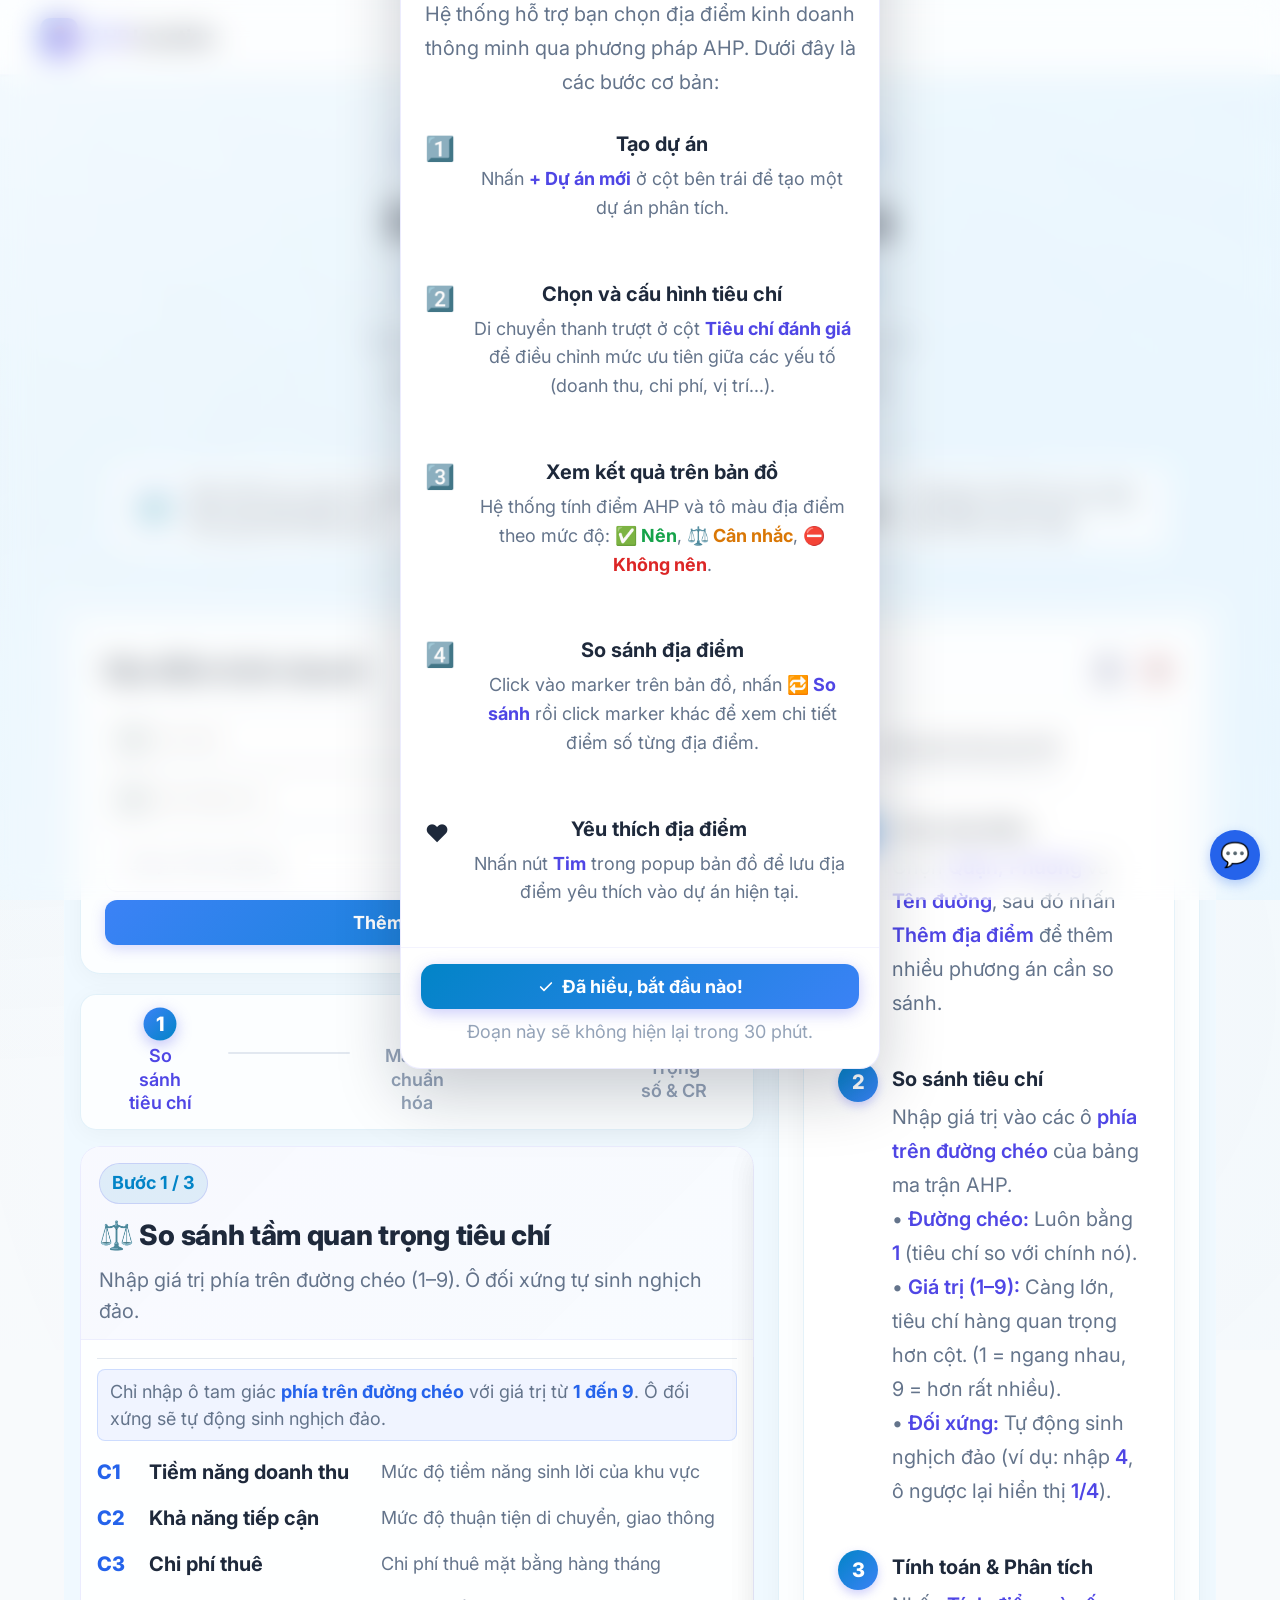
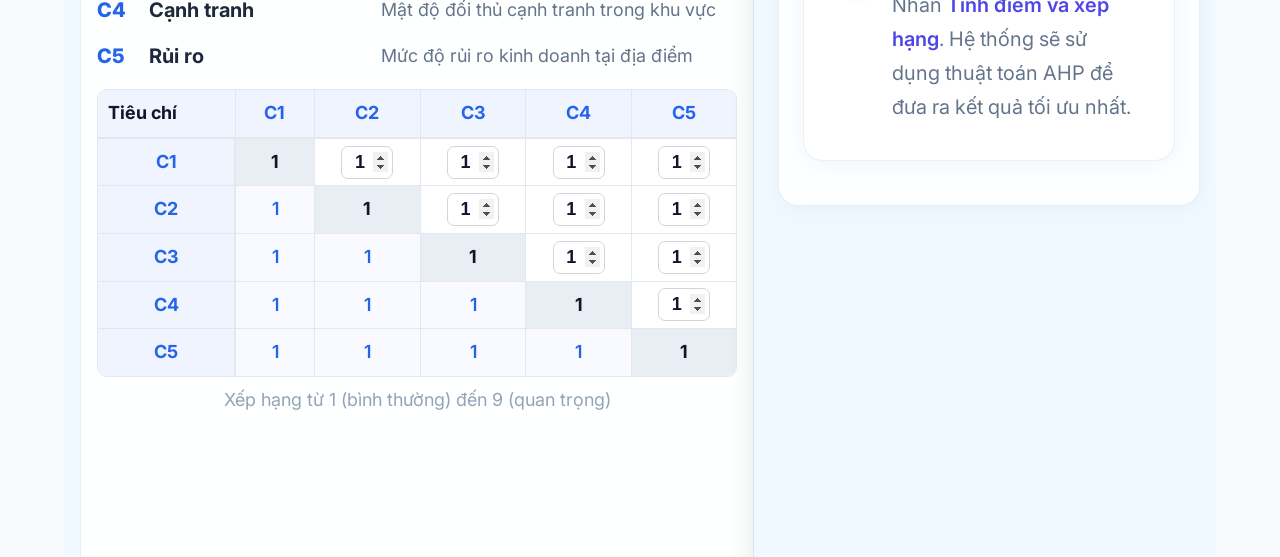
==== index.html @ ab9a019e "L6" ====
<!doctype html>
<html lang="vi">

<head>
  <meta charset="utf-8" />
  <meta name="viewport" content="width=device-width,initial-scale=1" />
  <title>Dashboard - Hệ thống chấm điểm dự án</title>
  <link rel="preconnect" href="https://fonts.googleapis.com" />
  <link rel="preconnect" href="https://fonts.gstatic.com" crossorigin />
  <link href="https://fonts.googleapis.com/css2?family=Inter:wght@400;500;600;700;800;900&display=swap"
    rel="stylesheet" />
  <link rel="stylesheet" href="css/lib/tom-select.css" />
  <script src="js/lib/tom-select.complete.min.js"></script>
  <link rel="stylesheet" href="css/style.css" />
  <style>
    :root {
      --fs-h1: 48px;
      --fs-h2: 34px;
      --fs-h3: 28px;
      --fs-subtitle: 24px;
      --fs-body: 20px;
      --fs-small: 18px;
      --lh-heading: 1.2;
      --lh-body: 1.7;
    }

    h1 {
      font-size: var(--fs-h1);
      line-height: var(--lh-heading);
      font-weight: 900;
    }

    h2 {
      font-size: var(--fs-h2);
      line-height: var(--lh-heading);
      font-weight: 800;
    }

    h3 {
      font-size: var(--fs-h3);
      line-height: var(--lh-heading);
      font-weight: 700;
    }

    body {
      font-size: var(--fs-body);
      line-height: var(--lh-body);
    }

    /* ── Hero / page title ────────────────────────── */
    .hero-title {
      font-size: var(--fs-h1) !important;
      font-weight: 900;
      line-height: 1.1;
    }

    .hero-subtitle {
      font-size: var(--fs-subtitle) !important;
      line-height: 1.6;
    }

    /* ── Section & card headings ──────────────────── */
    .section-title {
      font-size: var(--fs-h3) !important;
      font-weight: 700;
    }

    .card-title {
      font-size: var(--fs-h3) !important;
      font-weight: 700;
    }

    .criteria-head .section-title {
      font-size: var(--fs-h3) !important;
    }

    /* ── Body / description ───────────────────────── */
    p,
    .description,
    .card-desc {
      font-size: var(--fs-body);
      line-height: var(--lh-body);
    }

    /* ── Small / label ────────────────────────────── */
    small,
    .small-text,
    .note,
    .criteria-sub,
    .ahp-stepper-label,
    .hero-badge {
      font-size: var(--fs-small);
    }

    /* ── Stepper elements ─────────────────────────── */
    .ahp-step-title {
      font-size: var(--fs-h3) !important;
    }

    .ahp-step-desc {
      font-size: var(--fs-body) !important;
    }

    .ahp-step-badge {
      font-size: var(--fs-small) !important;
    }

    .ahp-btn-next,
    .ahp-btn-back {
      font-size: var(--fs-body) !important;
    }

    .ahp-result-title {
      font-size: var(--fs-body) !important;
      font-weight: 700;
    }

    .ahp-result-desc,
    .ahp-weight-row,
    .ahp-step-section-title,
    .ahp-step-placeholder,
    .ahp-loading {
      font-size: var(--fs-body) !important;
    }

    .ahp-cr-badge {
      font-size: var(--fs-body) !important;
    }

    /* ── Inputs / selects ─────────────────────────── */
    input,
    select,
    textarea,
    .field {
      font-size: var(--fs-body);
    }

    /* ── Nav ──────────────────────────────────────── */
    .dash-nav a,
    .logo-text {
      font-size: var(--fs-body);
    }

    .features-strip .f-text {
      font-size: var(--fs-body);
    }

    /* ===== Dashboard Premium Light Styles (matching index.html) ===== */

    *,
    *::before,
    *::after {
      box-sizing: border-box;
    }

    body {
      font-family: 'Inter', sans-serif;
      margin: 0;
      padding: 0;
      min-height: 100vh;
      background: linear-gradient(135deg, #f0f9ff 0%, #e0f2fe 100%);
      position: relative;
      overflow-x: hidden;
      color: #1e293b;
    }

    /* Animated background mesh */
    body::before {
      content: "";
      position: fixed;
      top: -50%;
      left: -50%;
      width: 200%;
      height: 200%;
      background:
        radial-gradient(ellipse at 20% 50%,
          rgba(2, 132, 199, 0.05) 0%,
          transparent 50%),
        radial-gradient(ellipse at 80% 20%,
          rgba(14, 165, 233, 0.04) 0%,
          transparent 50%),
        radial-gradient(ellipse at 60% 80%,
          rgba(56, 189, 248, 0.04) 0%,
          transparent 50%);
      animation: meshFloat 20s ease-in-out infinite;
      pointer-events: none;
      z-index: 0;
    }

    @keyframes meshFloat {

      0%,
      100% {
        transform: translate(0, 0) rotate(0deg);
      }

      25% {
        transform: translate(2%, -1%) rotate(1deg);
      }

      50% {
        transform: translate(-1%, 2%) rotate(-1deg);
      }

      75% {
        transform: translate(1%, -2%) rotate(0.5deg);
      }
    }

    /* ── Layout frame ─────────────────────────── */
    .frame {
      position: relative;
      z-index: 1;
      max-width: 1200px;
      margin: 0 auto;
      padding: 28px 24px 40px;
    }

    .app {
      display: grid;
      grid-template-columns: 1.6fr 1fr;
      gap: 24px;
      align-items: start;
    }

    @media (max-width: 900px) {
      .app {
        grid-template-columns: 1fr;
      }
    }

    /* ── Glass card ────────────────────────────── */
    .card {
      background: rgba(255, 255, 255, 0.78);
      backdrop-filter: blur(20px);
      border: 1px solid rgba(2, 132, 199, 0.1);
      border-radius: 20px;
      padding: 24px;
      margin-bottom: 20px;
      box-shadow: 0 4px 24px rgba(0, 0, 0, 0.04);
      transition: all 0.3s ease;
    }

    .card:hover {
      border-color: rgba(99, 102, 241, 0.18);
      box-shadow: 0 12px 40px rgba(99, 102, 241, 0.08);
      transform: translateY(-2px);
    }

    /* ── Section title ─────────────────────────── */
    .section-title {
      font-family: 'Inter', sans-serif;
      font-weight: 700;
      font-size: var(--fs-h3);
      color: #1e293b;
      letter-spacing: -0.3px;
      margin-bottom: 20px;
    }

    .card-header .card-title {
      font-family: "Inter", sans-serif;
      font-size: var(--fs-h3);
      font-weight: 700;
      color: #1e293b;
      letter-spacing: -0.3px;
      margin-bottom: 16px;
    }

    /* ── Form fields ───────────────────────────── */
    .field,
    .modal-input {
      width: 100%;
      border: 1.5px solid #e2e8f0;
      border-radius: 12px;
      padding: 16px 20px;
      background: #fff;
      color: #1e293b;
      font-size: var(--fs-body);
      font-family: 'Inter', sans-serif;
      outline: none;
      transition: all 0.25s ease;
    }

    .field::placeholder,
    .modal-input::placeholder {
      color: #94a3b8;
    }

    .field:focus,
    .modal-input:focus {
      border-color: #0284c7;
      box-shadow: 0 0 0 3px rgba(2, 132, 199, 0.1);
    }

    /* ── Select wrap ───────────────────────────── */
    .select-wrap {
      position: relative;
      margin-bottom: 12px;
    }

    .select-wrap .icon {
      position: absolute;
      left: 14px;
      top: 50%;
      transform: translateY(-50%);
      font-size: 22px;
      pointer-events: none;
      z-index: 2;
    }

    .select-wrap select {
      width: 100%;
      border: 1.5px solid #e2e8f0;
      border-radius: 12px;
      padding: 14px 18px 14px 48px;
      background: #fff;
      color: #1e293b;
      font-size: var(--fs-body);
      font-family: 'Inter', sans-serif;
      outline: none;
      appearance: none;
      cursor: pointer;
      transition: all 0.25s ease;
      background-image: url("data:image/svg+xml,%3Csvg xmlns='http://www.w3.org/2000/svg' width='14' height='14' viewBox='0 0 12 12'%3E%3Cpath d='M3 5l3 3 3-3' fill='none' stroke='%2364748b' stroke-width='1.5' stroke-linecap='round' stroke-linejoin='round'/%3E%3C/svg%3E");
      background-repeat: no-repeat;
      background-position: right 18px center;
    }

    .select-wrap select:focus {
      border-color: #0284c7;
      box-shadow: 0 0 0 3px rgba(2, 132, 199, 0.1);
    }

    .stack {
      display: flex;
      flex-direction: column;
      gap: 0;
    }

    /* ── Buttons ───────────────────────────────── */
    .btn,
    .btn-confirm,
    .btn-search {
      display: inline-flex;
      align-items: center;
      justify-content: center;
      gap: 8px;
      padding: 12px 22px;
      border: none;
      border-radius: 12px;
      background: linear-gradient(135deg, #3b82f6, #0284c7);
      color: #fff;
      font-family: 'Inter', sans-serif;
      font-weight: 700;
      font-size: var(--fs-sm);
      cursor: pointer;
      transition: all 0.25s ease;
      box-shadow: 0 4px 14px rgba(99, 102, 241, 0.25);
    }

    .btn:hover,
    .btn-confirm:hover,
    .btn-search:hover {
      transform: translateY(-1px);
      box-shadow: 0 6px 20px rgba(99, 102, 241, 0.35);
      filter: brightness(1.05);
    }

    .btn:active,
    .btn-confirm:active {
      transform: translateY(0);
    }

    .btn-outline {
      background: #fff;
      border: 1.5px solid #e2e8f0;
      color: #334155;
      box-shadow: none;
    }

    .btn-outline:hover {
      background: #f8fafc;
      border-color: #cbd5e1;
      box-shadow: 0 2px 8px rgba(0, 0, 0, 0.06);
      filter: none;
    }

    /* ── Criteria list ─────────────────────────── */
    .criteria-head {
      display: flex;
      align-items: center;
      justify-content: space-between;
      gap: 12px;
      margin-bottom: 16px;
    }

    .criteria-list {
      border-top: 1px solid #e2e8f0;
    }

    .c-row {
      display: flex;
      align-items: center;
      gap: 10px;
      padding: 12px 0;
      border-bottom: 1px solid #f1f5f9;
    }

    .c-left,
    .c-right {
      font-size: var(--fs-sm);
      font-weight: 600;
      color: #334155;
      flex: 1;
    }

    .c-right {
      text-align: right;
    }

    .c-score {
      font-size: var(--fs-sm);
      font-weight: 800;
      color: #0284c7;
      min-width: 24px;
      text-align: center;
    }

    input[type="range"] {
      flex: 1;
      accent-color: #0284c7;
      height: 4px;
      border-radius: 4px;
    }

    .criteria-sub {
      margin-top: 10px;
      font-size: var(--fs-sm);
      color: #94a3b8;
      font-family: 'Inter', sans-serif;
    }

    /* ── User profile / Icons ──────────────────── */
    .user-profile {
      display: flex;
      justify-content: flex-end;
      gap: 10px;
      margin-bottom: 16px;
    }

    .user-icon {
      width: 38px;
      height: 38px;
      border-radius: 10px;
      background: rgba(99, 102, 241, 0.08);
      border: 1px solid rgba(99, 102, 241, 0.15);
      color: #0284c7;
      display: flex;
      align-items: center;
      justify-content: center;
      cursor: pointer;
      transition: all 0.25s ease;
    }

    .user-icon:hover {
      background: rgba(99, 102, 241, 0.14);
      border-color: rgba(99, 102, 241, 0.3);
      transform: translateY(-1px);
    }

    .logout-icon {
      color: #ef4444;
      background: rgba(239, 68, 68, 0.07);
      border-color: rgba(239, 68, 68, 0.15);
    }

    .logout-icon:hover {
      background: rgba(239, 68, 68, 0.13);
      border-color: rgba(239, 68, 68, 0.28);
    }

    /* ── Search section ────────────────────────── */
    .search-section {
      display: flex;
      gap: 10px;
      margin-bottom: 16px;
    }

    .search-input {
      flex: 1;
      border: 1.5px solid #e2e8f0;
      border-radius: 10px;
      padding: 10px 14px;
      background: #fff;
      color: #1e293b;
      font-size: var(--fs-sm);
      font-family: 'Inter', sans-serif;
      outline: none;
      transition: all 0.25s ease;
    }

    .search-input:focus {
      border-color: #0284c7;
      box-shadow: 0 0 0 3px rgba(2, 132, 199, 0.1);
    }

    .btn-search {
      padding: 10px 18px;
      border-radius: 10px;
      font-size: var(--fs-sm);
    }

    /* ── Project list ──────────────────────────── */
    .projects-list-title {
      font-weight: 700;
      font-size: var(--fs-sm);
      color: #1e293b;
      margin-bottom: 10px;
    }

    .card-header .card-desc {
      font-size: var(--fs-body);
      color: #94a3b8;
      margin-top: 4px;
    }

    .project-item {
      padding: 10px 14px;
      border-radius: 10px;
      background: rgba(99, 102, 241, 0.04);
      border: 1px solid rgba(99, 102, 241, 0.08);
      font-size: var(--fs-sm);
      color: #475569;
      margin-bottom: 8px;
      cursor: pointer;
      transition: all 0.2s ease;
    }

    .project-item:hover {
      background: rgba(99, 102, 241, 0.08);
      border-color: rgba(99, 102, 241, 0.18);
      color: #1e293b;
      transform: translateX(2px);
    }

    /* ── Alternatives list ─────────────────────── */
    .alternative-item {
      display: flex;
      align-items: center;
      justify-content: space-between;
      padding: 8px 12px;
      border-radius: 10px;
      background: rgba(99, 102, 241, 0.04);
      border: 1px solid rgba(99, 102, 241, 0.08);
      font-size: var(--fs-sm);
      color: #475569;
      margin-bottom: 8px;
    }

    .alternative-item button {
      background: none;
      border: none;
      color: #ef4444;
      cursor: pointer;
      font-size: var(--fs-body);
      line-height: 1;
      padding: 2px 6px;
      border-radius: 6px;
      transition: background 0.2s;
    }

    .alternative-item button:hover {
      background: rgba(239, 68, 68, 0.1);
    }

    /* ── Modals ────────────────────────────────── */
    .modal-overlay {
      position: fixed;
      inset: 0;
      background: rgba(15, 23, 42, 0.4);
      backdrop-filter: blur(8px);
      display: flex;
      align-items: center;
      justify-content: center;
      z-index: 1000;
      opacity: 0;
      pointer-events: none;
      transition: opacity 0.3s ease;
    }

    .modal-overlay.active {
      opacity: 1;
      pointer-events: all;
    }

    .modal {
      background: rgba(255, 255, 255, 0.95);
      backdrop-filter: blur(20px);
      border: 1px solid rgba(99, 102, 241, 0.12);
      border-radius: 20px;
      padding: 32px;
      width: 90%;
      max-width: 420px;
      box-shadow: 0 24px 64px rgba(0, 0, 0, 0.12);
    }

    .modal-title {
      font-family: 'Inter', sans-serif;
      font-weight: 800;
      font-size: var(--fs-body);
      color: #1e293b;
      margin-bottom: 20px;
      letter-spacing: -0.3px;
    }

    .modal-input {
      margin-bottom: 14px;
    }

    /* ── Personal info modal ───────────────────── */
    .personal-info-modal {
      max-width: 440px;
    }

    .info-item {
      margin-bottom: 14px;
    }

    .info-label {
      font-size: var(--fs-sm);
      font-weight: 600;
      color: #64748b;
      margin-bottom: 6px;
    }

    .info-value {
      padding: 10px 14px;
      background: #f8fafc;
      border-radius: 8px;
      font-size: var(--fs-sm);
      color: #334155;
      border: 1px solid #e2e8f0;
    }

    /* ── Login message ─────────────────────────── */
    .login-msg {
      font-size: var(--fs-sm);
      color: #64748b;
      font-family: 'Inter', sans-serif;
    }

    /* ── Center helper ─────────────────────────── */
    .center {
      display: flex;
      justify-content: center;
    }

    /* ── Floating particles ─────────────────── */
    .particles {
      position: fixed;
      inset: 0;
      overflow: hidden;
      pointer-events: none;
      z-index: 0;
    }

    .particle {
      position: absolute;
      width: 4px;
      height: 4px;
      background: rgba(2, 132, 199, 0.12);
      border-radius: 50%;
      animation: particleFloat linear infinite;
    }

    .particle:nth-child(1) {
      left: 10%;
      animation-duration: 18s;
      animation-delay: 0s;
    }

    .particle:nth-child(2) {
      left: 25%;
      animation-duration: 22s;
      animation-delay: 3s;
      width: 3px;
      height: 3px;
      background: rgba(14, 165, 233, 0.1);
    }

    .particle:nth-child(3) {
      left: 40%;
      animation-duration: 16s;
      animation-delay: 6s;
    }

    .particle:nth-child(4) {
      left: 55%;
      animation-duration: 24s;
      animation-delay: 2s;
      width: 5px;
      height: 5px;
      background: rgba(56, 189, 248, 0.1);
    }

    .particle:nth-child(5) {
      left: 70%;
      animation-duration: 20s;
      animation-delay: 5s;
    }

    .particle:nth-child(6) {
      left: 85%;
      animation-duration: 19s;
      animation-delay: 1s;
      width: 3px;
      height: 3px;
    }

    .particle:nth-child(7) {
      left: 50%;
      animation-duration: 21s;
      animation-delay: 7s;
    }

    .particle:nth-child(8) {
      left: 15%;
      animation-duration: 17s;
      animation-delay: 4s;
      width: 6px;
      height: 6px;
      background: rgba(2, 132, 199, 0.08);
    }

    @keyframes particleFloat {
      0% {
        transform: translateY(100vh) scale(0);
        opacity: 0;
      }

      10% {
        opacity: 1;
      }

      90% {
        opacity: 1;
      }

      100% {
        transform: translateY(-100px) scale(1);
        opacity: 0;
      }
    }

    /* ── AHP Guide Card ────────────────────── */
    .guide-step {
      display: flex;
      gap: 14px;
      margin-bottom: 18px;
    }

    .step-number {
      width: 40px;
      height: 40px;
      background: linear-gradient(135deg, #0284c7, #3b82f6);
      color: white;
      border-radius: 50%;
      display: flex;
      align-items: center;
      justify-content: center;
      font-weight: 800;
      font-size: 20px;
      flex-shrink: 0;
      box-shadow: 0 4px 10px rgba(99, 102, 241, 0.3);
    }

    .step-content {
      flex: 1;
    }

    .step-title {
      font-weight: 700;
      color: #1e293b;
      font-size: var(--fs-body);
      margin-bottom: 4px;
    }

    .step-text {
      font-size: var(--fs-body);
      color: #64748b;
      line-height: 1.7;
    }

    .guide-accent {
      color: #4f46e5;
      font-weight: 600;
    }

    .guide-img {
      width: 100%;
      border-radius: 12px;
      margin-top: 10px;
      border: 1px solid rgba(99, 102, 241, 0.15);
      box-shadow: 0 4px 12px rgba(0, 0, 0, 0.05);
    }

    /* ── Top Navigation Bar ───────────────────── */
    .dash-nav {
      position: sticky;
      top: 0;
      z-index: 100;
      display: flex;
      align-items: center;
      justify-content: space-between;
      padding: 18px 40px;
      background: rgba(255, 255, 255, 0.8);
      backdrop-filter: blur(12px);
      border-bottom: 1px solid rgba(99, 102, 241, 0.08);
      box-shadow: 0 1px 3px rgba(0, 0, 0, 0.04);
      margin-bottom: 0;
    }

    .dash-nav .logo {
      display: flex;
      align-items: center;
      gap: 10px;
      text-decoration: none;
    }

    .dash-nav .logo-icon {
      width: 38px;
      height: 38px;
      background: linear-gradient(135deg, #3b82f6, #8b5cf6);
      border-radius: 10px;
      display: flex;
      align-items: center;
      justify-content: center;
      font-size: 20px;
      box-shadow: 0 4px 12px rgba(59, 130, 246, 0.25);
    }

    .dash-nav .logo-text {
      font-family: 'Inter', sans-serif;
      font-weight: 800;
      font-size: var(--fs-body);
      color: #1e293b;
      letter-spacing: -0.5px;
    }

    .dash-nav .logo-text span {
      background: linear-gradient(135deg, #3b82f6, #7c3aed);
      -webkit-background-clip: text;
      -webkit-text-fill-color: transparent;
      background-clip: text;
    }

    .nav-badge {
      display: inline-flex;
      align-items: center;
      gap: 8px;
      padding: 6px 16px;
      background: rgba(99, 102, 241, 0.08);
      border: 1px solid rgba(99, 102, 241, 0.18);
      border-radius: 999px;
      color: #4f46e5;
      font-size: var(--fs-sm);
      font-weight: 600;
      font-family: 'Inter', sans-serif;
      animation: badgePulse 3s ease-in-out infinite;
    }

    .nav-badge .dot {
      width: 6px;
      height: 6px;
      background: #0284c7;
      border-radius: 50%;
      box-shadow: 0 0 8px rgba(99, 102, 241, 0.5);
    }

    @keyframes badgePulse {

      0%,
      100% {
        border-color: rgba(99, 102, 241, 0.18);
      }

      50% {
        border-color: rgba(99, 102, 241, 0.35);
      }
    }

    .rewatch-btn {
      background: none;
      border: none;
      font-weight: 700;
      color: #0284c7;
      cursor: pointer;
      padding: 0;
      font-size: var(--fs-body);
      text-decoration: underline;
      font-family: 'Inter', sans-serif;
    }

    /* ── Video Guide Overlay ──────────────────── */
    #video-guide-overlay {
      position: fixed;
      inset: 0;
      z-index: 2000;
      background: rgba(255, 255, 255, 0.4);
      backdrop-filter: blur(15px);
      -webkit-backdrop-filter: blur(15px);
      display: flex;
      align-items: center;
      justify-content: center;
      transition: opacity 0.6s cubic-bezier(0.4, 0, 0.2, 1), visibility 0.6s;
    }

    #video-guide-overlay.hidden {
      opacity: 0;
      visibility: hidden;
      pointer-events: none;
    }

    .guide-container {
      width: 90%;
      max-width: 800px;
      background: rgba(255, 255, 255, 0.85);
      border: 1px solid rgba(99, 102, 241, 0.2);
      border-radius: 24px;
      padding: 32px;
      box-shadow: 0 20px 50px rgba(0, 0, 0, 0.1);
      text-align: center;
      transform: scale(1);
      transition: transform 0.5s cubic-bezier(0.34, 1.56, 0.64, 1);
    }

    #video-guide-overlay.hidden .guide-container {
      transform: scale(0.9);
    }

    .guide-title {
      font-family: 'Inter', sans-serif;
      font-size: 24px;
      font-weight: 800;
      margin-bottom: 20px;
      background: linear-gradient(135deg, #3b82f6, #7c3aed);
      -webkit-background-clip: text;
      -webkit-text-fill-color: transparent;
      background-clip: text;
    }

    .video-wrapper {
      position: relative;
      width: 100%;
      max-width: 360px;
      margin: 0 auto 24px;
      aspect-ratio: 9 / 16;
      border-radius: 16px;
      overflow: hidden;
      background: #000;
      box-shadow: 0 8px 24px rgba(0, 0, 0, 0.2);
    }

    .guide-video {
      width: 100%;
      height: 100%;
      object-fit: cover;
    }

    .guide-footer {
      display: flex;
      justify-content: center;
      gap: 16px;
    }

    .btn-understood {
      display: inline-flex;
      align-items: center;
      justify-content: center;
      padding: 14px 40px;
      border: none;
      border-radius: 12px;
      background: linear-gradient(135deg, #0284c7, #3b82f6);
      color: #fff;
      font-family: 'Inter', sans-serif;
      font-size: var(--fs-body);
      font-weight: 700;
      letter-spacing: 0.5px;
      cursor: pointer;
      box-shadow: 0 10px 20px rgba(99, 102, 241, 0.3);
      transition: all 0.25s ease;
    }

    .btn-understood:hover {
      transform: translateY(-2px) scale(1.02);
      box-shadow: 0 15px 30px rgba(99, 102, 241, 0.4);
    }

    /* ── Hero section ────────────────────── */
    .hero-section {
      position: relative;
      z-index: 5;
      text-align: center;
      padding: 50px 20px 30px;
    }

    .hero-badge {
      display: inline-flex;
      align-items: center;
      gap: 8px;
      padding: 6px 16px;
      background: rgba(99, 102, 241, 0.08);
      border: 1px solid rgba(99, 102, 241, 0.18);
      border-radius: 999px;
      color: #4f46e5;
      font-size: var(--fs-body);
      font-weight: 600;
      margin-bottom: 20px;
      font-family: 'Inter', sans-serif;
      animation: badgePulse 3s ease-in-out infinite;
    }

    .hero-badge .dot {
      width: 6px;
      height: 6px;
      background: #0284c7;
      border-radius: 50%;
      box-shadow: 0 0 8px rgba(99, 102, 241, 0.5);
    }

    .hero-title {
      font-family: 'Inter', sans-serif;
      font-size: clamp(28px, 5vw, 44px);
      font-weight: 900;
      color: #1e293b;
      line-height: 1.2;
      margin: 0 0 14px;
      letter-spacing: -1px;
    }

    .hero-title .gradient-text {
      background: linear-gradient(135deg, #3b82f6, #7c3aed, #0284c7);
      -webkit-background-clip: text;
      -webkit-text-fill-color: transparent;
      background-clip: text;
    }

    .hero-subtitle {
      font-family: 'Inter', sans-serif;
      font-size: var(--fs-subtitle);
      color: #64748b;
      max-width: 560px;
      margin: 0 auto 32px;
      line-height: 1.7;
    }

    /* ── Features strip ───────────────────── */
    .features-strip {
      position: relative;
      z-index: 5;
      max-width: 1100px;
      margin: 0 auto 30px;
      padding: 0 20px;
      display: grid;
      grid-template-columns: repeat(3, 1fr);
      gap: 16px;
    }

    @media (max-width: 900px) {
      .features-strip {
        grid-template-columns: 1fr;
      }

      .hero-section {
        padding: 30px 20px 20px;
      }
    }

    .feature-item {
      display: flex;
      align-items: center;
      gap: 12px;
      padding: 14px 18px;
      background: rgba(255, 255, 255, 0.6);
      border: 1px solid rgba(99, 102, 241, 0.08);
      border-radius: 14px;
      transition: all 0.3s ease;
      box-shadow: 0 2px 8px rgba(0, 0, 0, 0.02);
    }

    .feature-item:hover {
      background: rgba(255, 255, 255, 0.85);
      border-color: rgba(99, 102, 241, 0.16);
      box-shadow: 0 4px 16px rgba(99, 102, 241, 0.06);
    }

    .feature-item .f-icon {
      width: 50px;
      height: 50px;
      border-radius: 12px;
      display: flex;
      align-items: center;
      justify-content: center;
      font-size: 28px;
      flex-shrink: 0;
    }

    .feature-item:nth-child(1) .f-icon {
      background: linear-gradient(135deg, rgba(59, 130, 246, 0.1), rgba(37, 99, 235, 0.1));
    }

    .feature-item:nth-child(2) .f-icon {
      background: linear-gradient(135deg, rgba(139, 92, 246, 0.1), rgba(168, 85, 247, 0.1));
    }

    .feature-item:nth-child(3) .f-icon {
      background: linear-gradient(135deg, rgba(14, 165, 233, 0.1), rgba(6, 182, 212, 0.1));
    }

    .feature-item .f-text {
      font-family: 'Inter', sans-serif;
      font-size: var(--fs-body);
      font-weight: 600;
      color: #475569;
      line-height: 1.4;
    }

    /* ── NEW Guide Overlay ──────────────────── */
    .guide-container-new {
      background: #ffffff;
      border-radius: 20px;
      border: 1px solid rgba(99, 102, 241, 0.12);
      box-shadow: 0 24px 64px rgba(15, 23, 42, 0.22);
      padding: 0;
      max-width: 480px;
      width: 94vw;
      overflow: hidden;
      animation: guideSlideIn 0.4s cubic-bezier(0.34, 1.56, 0.64, 1);
      font-family: 'Inter', sans-serif;
    }

    @keyframes guideSlideIn {
      from {
        opacity: 0;
        transform: scale(0.93) translateY(-10px);
      }

      to {
        opacity: 1;
        transform: scale(1) translateY(0);
      }
    }

    .guide-header-new {
      display: flex;
      align-items: center;
      justify-content: space-between;
      padding: 14px 20px;
      background: linear-gradient(135deg, #eef2ff, #f0fdf4);
      border-bottom: 1px solid rgba(2, 132, 199, 0.1);
    }

    .guide-logo {
      display: flex;
      align-items: center;
      gap: 8px;
      font-size: 17px;
      font-weight: 800;
      color: #1e293b;
    }

    .guide-logo-text {
      font-size: var(--fs-sm);
    }

    .guide-badge {
      font-size: var(--fs-sm);
      font-weight: 700;
      padding: 4px 12px;
      background: rgba(2, 132, 199, 0.1);
      color: #0284c7;
      border-radius: 999px;
      border: 1px solid rgba(99, 102, 241, 0.2);
    }

    .guide-title-new {
      font-size: var(--fs-h3);
      font-weight: 800;
      color: #1e293b;
      margin: 20px 20px 8px;
      letter-spacing: -0.4px;
    }

    .guide-desc {
      font-size: var(--fs-body);
      color: #64748b;
      margin: 0 20px 16px;
      line-height: 1.7;
    }

    .guide-steps {
      display: flex;
      flex-direction: column;
      gap: 12px;
      padding: 0 14px;
    }

    .guide-step {
      display: flex;
      align-items: flex-start;
      gap: 14px;
      padding: 12px 10px;
      border-radius: 12px;
      transition: background 0.2s;
    }

    .guide-step:hover {
      background: rgba(99, 102, 241, 0.04);
    }

    .guide-step-icon {
      font-size: 24px;
      flex-shrink: 0;
      margin-top: 2px;
    }

    .guide-step-title {
      font-size: var(--fs-body);
      font-weight: 700;
      color: #1e293b;
      margin-bottom: 4px;
    }

    .guide-step-desc {
      font-size: var(--fs-sm);
      color: #64748b;
      line-height: 1.6;
    }

    .guide-step-desc strong {
      color: #4f46e5;
    }

    .guide-footer-new {
      padding: 16px 20px 20px;
      display: flex;
      flex-direction: column;
      align-items: center;
      gap: 8px;
      border-top: 1px solid rgba(99, 102, 241, 0.08);
      margin-top: 10px;
    }

    .guide-understood-btn {
      display: flex;
      align-items: center;
      justify-content: center;
      gap: 8px;
      width: 100%;
      padding: 12px 20px;
      background: linear-gradient(135deg, #0284c7, #3b82f6);
      color: white;
      border: none;
      border-radius: 14px;
      font-size: var(--fs-sm);
      font-weight: 700;
      cursor: pointer;
      box-shadow: 0 4px 16px rgba(99, 102, 241, 0.35);
      transition: all 0.2s ease;
      font-family: 'Inter', sans-serif;
    }

    .guide-understood-btn:hover {
      background: linear-gradient(135deg, #4f46e5, #2563eb);
      transform: translateY(-1px);
      box-shadow: 0 6px 20px rgba(99, 102, 241, 0.45);
    }

    .guide-dismiss-note {
      font-size: var(--fs-sm);
      color: #94a3b8;
    }

    /* ═══════════════════════════════════════════
       AHP 3-BƯỚC STEPPER — dashboard.html
       ═══════════════════════════════════════════ */
    #dashStepperContainer {
      margin-top: 20px;
    }

    .ahp-stepper-track {
      display: flex;
      align-items: center;
      justify-content: center;
      padding: 14px 18px;
      margin-bottom: 16px;
      background: rgba(255, 255, 255, 0.78);
      backdrop-filter: blur(20px);
      border: 1px solid rgba(2, 132, 199, 0.1);
      border-radius: 16px;
      box-shadow: 0 4px 24px rgba(0, 0, 0, 0.04);
    }

    .ahp-stepper-step {
      display: flex;
      flex-direction: column;
      align-items: center;
      gap: 5px;
      flex: 1;
    }

    .ahp-stepper-circle {
      width: 30px;
      height: 30px;
      border-radius: 50%;
      display: flex;
      align-items: center;
      justify-content: center;
      font-weight: 800;
      font-size: var(--fs-sm);
      background: #e2e8f0;
      color: #94a3b8;
      transition: all 0.35s cubic-bezier(0.34, 1.56, 0.64, 1);
    }

    .ahp-stepper-step.active .ahp-stepper-circle {
      background: linear-gradient(135deg, #3b82f6, #0284c7);
      color: #fff;
      box-shadow: 0 4px 14px rgba(99, 102, 241, 0.4);
      transform: scale(1.1);
    }

    .ahp-stepper-step.done .ahp-stepper-circle {
      background: linear-gradient(135deg, #22c55e, #16a34a);
      color: #fff;
      font-size: 0;
      box-shadow: 0 4px 10px rgba(34, 197, 94, 0.3);
    }

    .ahp-stepper-step.done .ahp-stepper-circle::after {
      content: "✓";
      font-size: var(--fs-sm);
      font-weight: 800;
    }

    .ahp-stepper-label {
      font-size: var(--fs-sm);
      font-weight: 600;
      color: #94a3b8;
      text-align: center;
      line-height: 1.3;
      max-width: 68px;
      transition: color 0.3s;
    }

    .ahp-stepper-step.active .ahp-stepper-label {
      color: #4f46e5;
    }

    .ahp-stepper-step.done .ahp-stepper-label {
      color: #16a34a;
    }

    .ahp-stepper-connector {
      flex: 1;
      height: 2px;
      background: #e2e8f0;
      margin: 0 6px 18px;
      border-radius: 2px;
    }

    /*
     * CONTAINER: position:relative + overflow:hidden
     * JS sẽ đo scrollHeight của Step 1 và gán cho container
     * → tất cả các step đều có cùng chiều cao, không giật layout
    */
    .dash-steps-container {
      position: relative;
      overflow: hidden;
      border-radius: 20px;
      /* Chiều cao sẽ được set bằng JS sau khi DOM render */
    }

    /* Mỗi panel chiếm toàn bộ container, chồng lên nhau */
    .dash-step-panel {
      position: absolute;
      top: 0;
      left: 0;
      width: 100%;
      /* Chiều cao kế thừa từ container (vì position:absolute không đẩy container) */
      min-height: 100%;
      background: rgba(255, 255, 255, 0.92);
      backdrop-filter: blur(20px);
      border: 1px solid rgba(99, 102, 241, 0.12);
      border-radius: 20px;
      box-shadow: 0 4px 32px rgba(0, 0, 0, 0.06);
      display: flex;
      flex-direction: column;
      /* Trạng thái mặc định: ở bên phải, chưa hiện */
      transform: translateX(100%);
      transition: transform 0.48s cubic-bezier(0.65, 0, 0.35, 1);
      will-change: transform;
    }

    /* Step đang hiện: tại chỗ */
    .dash-step-panel.active {
      transform: translateX(0);
    }

    /* Step đã qua: trượt sang trái */
    .dash-step-panel.prev {
      transform: translateX(-100%);
    }

    /* Step chưa đến: trượt từ phải (mặc định) */
    .dash-step-panel.next {
      transform: translateX(100%);
    }

    .ahp-step-header {
      padding: 16px 18px 12px;
      border-bottom: 1px solid rgba(99, 102, 241, 0.08);
      background: linear-gradient(135deg, rgba(99, 102, 241, 0.04), rgba(59, 130, 246, 0.03));
      border-radius: 20px 20px 0 0;
    }

    .ahp-step-badge {
      display: inline-flex;
      padding: 4px 12px;
      background: rgba(2, 132, 199, 0.1);
      color: #0284c7;
      border-radius: 999px;
      font-size: var(--fs-sm);
      font-weight: 700;
      border: 1px solid rgba(99, 102, 241, 0.2);
      margin-bottom: 8px;
    }

    .ahp-step-title {
      font-size: var(--fs-h3);
      font-weight: 800;
      color: #1e293b;
      margin-bottom: 6px;
      letter-spacing: -0.3px;
    }

    .ahp-step-desc {
      font-size: var(--fs-body);
      color: #64748b;
      line-height: 1.55;
    }

    .ahp-step-body {
      padding: 14px 18px;
      flex: 1;
      overflow-y: auto;
      /* scroll nếu nội dung vượt container */
    }

    .ahp-step-footer {
      display: flex;
      align-items: center;
      justify-content: space-between;
      padding: 12px 18px;
      border-top: 1px solid rgba(99, 102, 241, 0.08);
      gap: 10px;
    }

    /* Buttons */
    .ahp-btn-next {
      display: inline-flex;
      align-items: center;
      gap: 6px;
      padding: 10px 20px;
      border: none;
      border-radius: 12px;
      background: linear-gradient(135deg, #3b82f6, #0284c7);
      color: #fff;
      font-family: 'Inter', sans-serif;
      font-weight: 700;
      font-size: var(--fs-sm);
      cursor: pointer;
      transition: all 0.25s;
      box-shadow: 0 4px 14px rgba(99, 102, 241, 0.25);
    }

    .ahp-btn-next:hover:not(:disabled) {
      transform: translateY(-1px);
      box-shadow: 0 6px 20px rgba(99, 102, 241, 0.35);
      filter: brightness(1.05);
    }

    .ahp-btn-next:disabled {
      opacity: 0.6;
      cursor: not-allowed;
      filter: none;
    }

    .ahp-btn-back {
      display: inline-flex;
      align-items: center;
      gap: 6px;
      padding: 10px 17px;
      border: 1.5px solid #e2e8f0;
      border-radius: 12px;
      background: #fff;
      color: #475569;
      font-family: 'Inter', sans-serif;
      font-weight: 600;
      font-size: var(--fs-sm);
      cursor: pointer;
      transition: all 0.2s;
    }

    .ahp-btn-back:hover:not(:disabled) {
      background: #f8fafc;
      border-color: #cbd5e1;
      box-shadow: 0 2px 8px rgba(0, 0, 0, 0.06);
    }

    .ahp-btn-back:disabled {
      opacity: 0.5;
      cursor: not-allowed;
    }

    /* Step body helpers */
    .ahp-step-placeholder {
      text-align: center;
      padding: 28px 14px;
      color: #94a3b8;
      font-size: var(--fs-body);
      line-height: 1.7;
    }

    .ahp-loading {
      text-align: center;
      padding: 24px;
      color: #0284c7;
      font-size: var(--fs-body);
      font-weight: 600;
      animation: ahpPulse 1.4s ease-in-out infinite;
    }

    @keyframes ahpPulse {

      0%,
      100% {
        opacity: 1
      }

      50% {
        opacity: .45
      }
    }

    .ahp-result-box {
      padding: 13px 16px;
      border-radius: 12px;
      margin-bottom: 12px;
    }

    .ahp-result-success {
      background: #f0fdf4;
      border: 1px solid #bbf7d0;
    }

    .ahp-result-error {
      background: #fff1f2;
      border: 1px solid #fecaca;
    }

    .ahp-result-warning {
      background: #fffbeb;
      border: 1px solid #fde68a;
    }

    .ahp-result-title {
      font-size: var(--fs-h3);
      font-weight: 700;
      color: #1e293b;
      margin-bottom: 6px;
    }

    .ahp-result-success .ahp-result-title {
      color: #15803d;
    }

    .ahp-result-error .ahp-result-title {
      color: #b91c1c;
    }

    .ahp-result-desc {
      font-size: var(--fs-body);
      color: #64748b;
      line-height: 1.7;
    }

    .ahp-result-success .ahp-result-desc {
      color: #166534;
    }

    .ahp-result-error .ahp-result-desc {
      color: #991b1b;
    }

    /* CR badge + weight list */
    .ahp-cr-badge {
      display: inline-block;
      padding: 6px 16px;
      border-radius: 10px;
      font-size: var(--fs-body);
      margin: 8px 0;
    }

    .ahp-step-section-title {
      font-size: var(--fs-subtitle);
      font-weight: 700;
      color: #1e293b;
      margin: 16px 0 10px;
      padding-bottom: 8px;
      border-bottom: 1px solid #f1f5f9;
    }

    .ahp-weight-list {
      display: flex;
      flex-direction: column;
    }

    .ahp-weight-row {
      display: flex;
      justify-content: space-between;
      padding: 10px 0;
      border-bottom: 1px solid #f0f4ff;
      font-size: var(--fs-body);
    }

    .ahp-weight-key {
      color: #475569;
      text-transform: capitalize;
    }

    .ahp-weight-val {
      font-weight: 700;
      color: #0284c7;
    }
  </style>
</head>

<body>
  <!-- Video Guide Overlay -->
  <div id="video-guide-overlay">
    <!-- OLD guide-container (commented out)
    <div class="guide-container">
      <h2 class="guide-title">Chào mừng đến với AHP Location</h2>
      <div class="video-wrapper">
        <iframe id="guide-iframe" class="guide-video" src="https://www.youtube.com/embed/grQib3MYno8?autoplay=1&mute=1"
          title="YouTube video player" frameborder="0"
          allow="accelerometer; autoplay; clipboard-write; encrypted-media; gyroscope; picture-in-picture; web-share"
          referrerpolicy="no-referrer-when-downgrade" allowfullscreen>
        </iframe>
      </div>
      <div class="guide-footer">
        <button id="btn-understood" class="btn-understood">Đã hiểu</button>
      </div>
    </div>
    -->

    <!-- NEW guide-container -->
    <div class="guide-container guide-container-new">
      <div class="guide-header-new">
        <div class="guide-logo">
          <span>📍</span>
          <span class="guide-logo-text"><strong>AHP</strong> Location</span>
        </div>
        <div class="guide-badge">Hướng dẫn sử dụng</div>
      </div>

      <h2 class="guide-title-new">Chào mừng bạn đến với AHP Location! 👋</h2>
      <p class="guide-desc">Hệ thống hỗ trợ bạn chọn địa điểm kinh doanh thông minh qua phương pháp AHP. Dưới đây là các
        bước cơ bản:
      </p>

      <div class="guide-steps">
        <div class="guide-step">
          <div class="guide-step-icon">1️⃣</div>
          <div class="guide-step-content">
            <div class="guide-step-title">Tạo dự án</div>
            <div class="guide-step-desc">Nhấn <strong>+ Dự án mới</strong> ở cột bên trái để tạo một dự án phân tích.
            </div>
          </div>
        </div>
        <div class="guide-step">
          <div class="guide-step-icon">2️⃣</div>
          <div class="guide-step-content">
            <div class="guide-step-title">Chọn và cấu hình tiêu chí</div>
            <div class="guide-step-desc">Di chuyển thanh trượt ở cột <strong>Tiêu chí đánh giá</strong> để điều chỉnh
              mức ưu tiên giữa các yếu tố (doanh thu, chi phí, vị trí...).</div>
          </div>
        </div>
        <div class="guide-step">
          <div class="guide-step-icon">3️⃣</div>
          <div class="guide-step-content">
            <div class="guide-step-title">Xem kết quả trên bản đồ</div>
            <div class="guide-step-desc">Hệ thống tính điểm AHP và tô màu địa điểm theo mức độ: <strong
                style="color:#16a34a">✅ Nên</strong>, <strong style="color:#d97706">⚖️ Cân nhắc</strong>, <strong
                style="color:#dc2626">⛔ Không nên</strong>.</div>
          </div>
        </div>
        <div class="guide-step">
          <div class="guide-step-icon">4️⃣</div>
          <div class="guide-step-content">
            <div class="guide-step-title">So sánh địa điểm</div>
            <div class="guide-step-desc">Click vào marker trên bản đồ, nhấn <strong>🔁 So sánh</strong> rồi click marker
              khác để xem chi tiết điểm số từng địa điểm.</div>
          </div>
        </div>
        <div class="guide-step">
          <div class="guide-step-icon">❤️</div>
          <div class="guide-step-content">
            <div class="guide-step-title">Yêu thích địa điểm</div>
            <div class="guide-step-desc">Nhấn nút <strong>Tim</strong> trong popup bản đồ để lưu địa điểm yêu thích vào
              dự án hiện tại.</div>
          </div>
        </div>
      </div>

      <div class="guide-footer-new">
        <button id="btn-understood" class="guide-understood-btn">
          <svg width="16" height="16" viewBox="0 0 24 24" fill="none" stroke="currentColor" stroke-width="2.5"
            stroke-linecap="round" stroke-linejoin="round">
            <polyline points="20 6 9 17 4 12" />
          </svg>
          Đã hiểu, bắt đầu nào!
        </button>
        <div class="guide-dismiss-note">Đoạn này sẽ không hiện lại trong 30 phút.</div>
      </div>
    </div>
  </div>

  <!-- Top Navigation Bar -->
  <nav class="dash-nav">
    <a href="index.html" class="logo">
      <div class="logo-icon">📍</div>
      <div class="logo-text"><span>AHP</span> Location</div>
    </a>
  </nav>

  <!-- Floating Particles -->
  <div class="particles">
    <div class="particle"></div>
    <div class="particle"></div>
    <div class="particle"></div>
    <div class="particle"></div>
    <div class="particle"></div>
    <div class="particle"></div>
    <div class="particle"></div>
    <div class="particle"></div>
  </div>

  <!-- Hero Section -->
  <section class="hero-section">
    <div class="hero-badge">
      <span class="dot"></span>
      Hệ thống phân tích thông minh
      <button id="btn-rewatch" class="rewatch-btn">Xem hướng dẫn</button>
    </div>
    <h1 class="hero-title">
      Dashboard — Đánh giá<br />
      <span class="gradient-text">Địa điểm kinh doanh</span>
    </h1>
    <p class="hero-subtitle">
      So sánh các địa điểm, điều chỉnh trọng số tiêu chí và nhận kết quả AHP chính xác ngay tức khắc.
    </p>
  </section>

  <!-- Features Strip -->
  <div class="features-strip">
    <div class="feature-item">
      <div class="f-icon">🗺️</div>
      <div class="f-text">Bản đồ trực quan với dữ liệu giá bất động sản</div>
    </div>
    <div class="feature-item">
      <div class="f-icon">📊</div>
      <div class="f-text">Phân tích đa tiêu chí theo phương pháp AHP</div>
    </div>
    <div class="feature-item">
      <div class="f-icon">🤖</div>
      <div class="f-text">Chatbot AI hỗ trợ tư vấn địa điểm phù hợp</div>
    </div>
  </div>

  <div class="frame">
    <div class="app">
      <!-- LEFT -->
      <div class="left">
        <!--
          <div class="card">
            <div class="section-title">Loại hình kinh doanh</div>
            <div class="select-wrap">
              <span class="icon">🏢</span>
              <select id="businessType">
                <option value="">Chọn loại hình kinh doanh</option>
                <option value="trasua">Trà sữa</option>
                <option value="cafe">Cà phê</option>
                <option value="nhahang">Nhà hàng</option>
                <option value="tienloi">Cửa hàng tiện lợi</option>
                <option value="quanao">Quần áo</option>
                <option value="khac">Khác</option>
              </select>
            </div>
          </div>
          -->

        <!-- Phương án địa điểm -->
        <div class="card">
          <div class="section-title">Địa điểm kinh doanh</div>
          <div class="stack" id="alternativesContainer">
            <div class="select-wrap">
              <span class="icon">🏢</span>
              <select id="district">
                <option value="" selected disabled>
                  Chọn Tỉnh / Thành phố
                </option>
                <option>Hà Nội</option>
                <option>TP. Hồ Chí Minh</option>
                <option>Đà Nẵng</option>
                <option>Hải Phòng</option>
              </select>
            </div>

            <div class="select-wrap">
              <span class="icon">🏢</span>
              <select id="ward">
                <option value="" selected disabled>Chọn Phường / Xã</option>
                <option>Phường 1</option>
                <option>Phường 2</option>
                <option>Phường 3</option>
              </select>
            </div>

            <input class="field" id="street" placeholder="Chọn Tên đường" />

            <button id="addAlternativeBtn" class="btn" style="width: 100%; margin-top: 8px">
              Thêm địa điểm
            </button>

            <div id="alternativesList" style="margin-top: 8px"></div>
          </div>
        </div>

        <!-- ════════════════════════════════════════════
             AHP PIPELINE — STEPPER 3 BƯỚC
             Step 1: Nhập ma trận → API column-sums + normalize
             Step 2: Xem ma trận chuẩn hóa → API priority-vector + CR
             Step 3: Xem trọng số & CR → API execute-final-analysis
             ════════════════════════════════════════════ -->
        <div id="dashStepperContainer">

          <!-- Thanh tiến trình 3 bước -->
          <div class="ahp-stepper-track">
            <div class="ahp-stepper-step active" id="dashTrack1">
              <div class="ahp-stepper-circle">1</div>
              <div class="ahp-stepper-label">So sánh tiêu chí</div>
            </div>
            <div class="ahp-stepper-connector"></div>
            <div class="ahp-stepper-step" id="dashTrack2">
              <div class="ahp-stepper-circle">2</div>
              <div class="ahp-stepper-label">Ma trận chuẩn hóa</div>
            </div>
            <div class="ahp-stepper-connector"></div>
            <div class="ahp-stepper-step" id="dashTrack3">
              <div class="ahp-stepper-circle">3</div>
              <div class="ahp-stepper-label">Trọng số &amp; CR</div>
            </div>
          </div>

          <!-- ═══════════════════════════════════════════════
               Container vị trí tương đối, JS sẽ set height = Step 1
               Mỗi panel dùng position:absolute + translateX để slide
               ═══════════════════════════════════════════════ -->
          <div class="dash-steps-container" id="dashStepsContainer">

            <!-- ══ STEP 1: Nhập ma trận so sánh cặp ══ -->
            <div class="dash-step-panel active" id="dashStep1">
              <div class="ahp-step-header">
                <div class="ahp-step-badge">Bước 1 / 3</div>
                <div class="ahp-step-title">⚖️ So sánh tầm quan trọng tiêu chí</div>
                <div class="ahp-step-desc">
                  Nhập giá trị phía trên đường chéo (1–9). Ô đối xứng tự sinh nghịch đảo.
                </div>
              </div>

              <div class="ahp-step-body" style="padding:12px 16px 4px;">
                <!-- Bảng ma trận AHP (render bởi renderCriteriaPairs()) -->
                <div id="criteriaList" class="criteria-list"></div>
                <div class="criteria-sub" style="margin:8px 0 4px;">
                  Xếp hạng từ 1 (bình thường) đến 9 (quan trọng)
                </div>
              </div>

              <div class="ahp-step-footer">
                <div></div>
                <button class="ahp-btn-next" id="dashStep1NextBtn">Tiếp theo →</button>
              </div>
            </div>
            <!-- /Step 1 -->

            <!-- ══ STEP 2: Ma trận chuẩn hóa ══ -->
            <div class="dash-step-panel next" id="dashStep2">
              <div class="ahp-step-header">
                <div class="ahp-step-badge">Bước 2 / 3</div>
                <div class="ahp-step-title">📋 Ma trận chuẩn hóa</div>
                <div class="ahp-step-desc">
                  Mỗi ô ÷ tổng cột. Tổng mỗi cột = 1.0 sau chuẩn hóa.
                </div>
              </div>

              <div class="ahp-step-body" id="dashStep2Body">
                <div class="ahp-step-placeholder">
                  Nhấn <strong>Tiếp theo</strong> ở Bước 1 để tính toán.
                </div>
              </div>

              <div class="ahp-step-footer">
                <button class="ahp-btn-back" id="dashStep2BackBtn">← Quay lại</button>
                <button class="ahp-btn-next" id="dashStep2NextBtn">Tiếp theo →</button>
              </div>
            </div>
            <!-- /Step 2 -->

            <!-- ══ STEP 3: Trọng số & CR ══ -->
            <div class="dash-step-panel next" id="dashStep3">
              <div class="ahp-step-header">
                <div class="ahp-step-badge">Bước 3 / 3</div>
                <div class="ahp-step-title">⚖️ Trọng số tiêu chí (Priority Vector)</div>
                <div class="ahp-step-desc">
                  Kiểm tra Consistency Ratio. CR &lt; 0.1 thì ma trận nhất quán.
                </div>
              </div>

              <div class="ahp-step-body" id="dashStep3Body">
                <div class="ahp-step-placeholder">
                  Nhấn <strong>Tiếp theo</strong> ở Bước 2 để tính trọng số.
                </div>
              </div>

              <div class="ahp-step-footer">
                <button class="ahp-btn-back" id="dashStep3BackBtn">← Quay lại</button>
                <button class="ahp-btn-next" id="dashStep3AnalyzeBtn" style="display:none;">
                  Đánh giá tiêu chí theo phương án
                </button>
              </div>
            </div>
            <!-- /Step 3 -->

          </div><!-- /#dashStepsContainer -->

        </div><!-- /#dashStepperContainer -->

        <!-- So sánh phương án theo từng tiêu chí (ẩn mặc định) -->
        <div class="card" id="alternativesComparisonCard" style="display: none; margin-top:20px;">
        </div><!-- /#dashStepperContainer -->

        <!-- So sánh phương án theo từng tiêu chí (ẩn mặc định) -->
        <div class="card" id="alternativesComparisonCard" style="display: none; margin-top:20px;">
          <div class="criteria-head">
            <div class="section-title" style="margin: 0">So sánh phương án theo tiêu chí</div>
            <select class="field" id="selectedCriterion" style="width: auto; padding: 6px 10px; font-size: var(--fs-sm)">
              <option value="">Chọn tiêu chí...</option>
            </select>
          </div>
          <div id="alternativesComparisonList" class="criteria-list"></div>
          <div class="criteria-sub">Xếp hạng từ 1 (kém hơn) đến 9 (tốt hơn)</div>
        </div>
      </div>

      <!-- RIGHT -->
      <div class="right">
        <div class="card">
          <!-- User Profile Icon -->
          <div class="user-profile">
            <div class="user-icon" id="userIcon" title="Thông tin cá nhân">
              <svg width="24" height="24" viewBox="0 0 24 24" fill="none" xmlns="http://www.w3.org/2000/svg">
                <path
                  d="M12 12C14.7614 12 17 9.76142 17 7C17 4.23858 14.7614 2 12 2C9.23858 2 7 4.23858 7 7C7 9.76142 9.23858 12 12 12Z"
                  fill="currentColor" />
                <path
                  d="M12.0002 14.5C7.99016 14.5 4.75016 17.15 4.75016 20.5C4.75016 20.78 4.97016 21 5.25016 21H18.7502C19.0302 21 19.2502 20.78 19.2502 20.5C19.2502 17.15 16.0102 14.5 12.0002 14.5Z"
                  fill="currentColor" />
              </svg>
            </div>
            <div class="user-icon logout-icon" id="logoutBtn" title="Đăng xuất">
              <svg width="24" height="24" viewBox="0 0 24 24" fill="none" xmlns="http://www.w3.org/2000/svg">
                <path
                  d="M10 6C10 5.44772 10.4477 5 11 5H18C18.5523 5 19 5.44772 19 6V18C19 18.5523 18.5523 19 18 19H11C10.4477 19 10 18.5523 10 18"
                  stroke="currentColor" stroke-width="1.5" stroke-linecap="round" stroke-linejoin="round" />
                <path d="M15 12H5M5 12L8 9M5 12L8 15" stroke="currentColor" stroke-width="1.5" stroke-linecap="round"
                  stroke-linejoin="round" />
              </svg>
            </div>
          </div>

          <!-- AHP Guide Card -->
          <div class="card" style="margin-top: 20px;">
            <div style="display:flex; align-items:center; gap:12px; margin-bottom:18px;">
              <div
                style="width:40px;height:40px;border-radius:12px;background:linear-gradient(135deg,rgba(139,92,246,0.1),rgba(168,85,247,0.1));border:1px solid rgba(139,92,246,0.2);display:flex;align-items:center;justify-content:center;font-size:20px;">
                📖</div>
              <div>
                <div style="font-weight:700;font-size:15px;color:#1e293b;">Hướng dẫn đánh giá AHP</div>
                <div style="font-size:12px;color:#94a3b8;margin-top:2px;">Cách sử dụng hệ thống hiệu quả</div>
              </div>
            </div>

            <div class="guide-step">
              <div class="step-number">1</div>
              <div class="step-content">
                <div class="step-title">Chọn địa điểm</div>
                <div class="step-text">Chọn <span class="guide-accent">Quận, Phường</span> và <span
                    class="guide-accent">Tên
                    đường</span>, sau đó nhấn <span class="guide-accent">Thêm địa điểm</span>
                  để thêm nhiều phương án cần so sánh.</div>
              </div>
            </div>

            <div class="guide-step">
              <div class="step-number">2</div>
              <div class="step-content">
                <div class="step-title">So sánh tiêu chí</div>
                <div class="step-text">
                  Nhập giá trị vào các ô <span class="guide-accent">phía trên đường chéo</span> của bảng ma trận
                  AHP.<br>
                  • <span class="guide-accent">Đường chéo:</span> Luôn bằng <span class="guide-accent">1</span> (tiêu
                  chí so với chính nó).<br>
                  • <span class="guide-accent">Giá trị (1–9):</span> Càng lớn, tiêu chí hàng quan trọng hơn cột. (1 =
                  ngang nhau, 9 = hơn rất nhiều).<br>
                  • <span class="guide-accent">Đối xứng:</span> Tự động sinh nghịch đảo (ví dụ: nhập <span
                    class="guide-accent">4</span>, ô ngược lại hiển thị <span class="guide-accent">1/4</span>).
                </div>
              </div>
            </div>

            <div class="guide-step" style="margin-bottom:0">
              <div class="step-number">3</div>
              <div class="step-content">
                <div class="step-title">Tính toán &amp; Phân tích</div>
                <div class="step-text">Nhấn <span class="guide-accent">Tính điểm và xếp hạng</span>. Hệ thống sẽ sử dụng
                  thuật toán AHP để đưa ra kết quả tối ưu nhất.</div>
              </div>
            </div>
          </div>
        </div>
      </div>
    </div>
  </div>

  <!-- Modal: Yêu cầu nhập tên dự án -->
  <div class="modal-overlay" id="projectNameModal">
    <div class="modal">
      <div class="modal-title">YÊU CẦU NHẬP TÊN DỰ ÁN</div>
      <input type="text" class="modal-input" id="projectNameInput" placeholder="Nhập tên dự án" />
      <button class="btn-confirm" id="confirmBtn">Xác nhận</button>
    </div>
  </div>

  <!-- Modal: Kết quả AHP -->
  <div class="modal-overlay" id="resultsModal">
    <div class="modal" style="max-width: 600px; max-height: 80vh; overflow-y: auto">
      <div class="modal-title">KẾT QUẢ HỖ TRỢ RA QUYẾT ĐỊNH</div>

      <div id="resultsContent" style="margin-bottom: 20px"></div>

      <div style="display: flex; gap: 10px">
        <button class="btn-confirm" id="saveResultsBtn" style="flex: 1">
          Lưu kết quả
        </button>
        <button class="btn btn-outline" id="closeResultsBtn" style="flex: 1">
          Đóng
        </button>
      </div>
    </div>
  </div>

  <!-- Modal: Thông tin cá nhân -->
  <div class="modal-overlay" id="personalInfoModal">
    <div class="modal personal-info-modal">
      <div class="modal-title">Thông tin cá nhân</div>
      <div class="info-item">
        <div class="info-label">Họ và tên</div>
        <input class="modal-input" id="pi-fullname" placeholder="Nhập họ và tên" />
      </div>
      <div class="info-item">
        <div class="info-label">Email</div>
        <div class="info-value" id="pi-email">--</div>
      </div>
      <div class="info-item">
        <div class="info-label">Số điện thoại</div>
        <input class="modal-input" id="pi-phone" placeholder="Nhập số điện thoại" />
      </div>
      <div class="info-item">
        <div class="info-label">Mật khẩu mới</div>
        <input class="modal-input" id="pi-password" type="password" placeholder="Nhập mật khẩu mới" />
      </div>
      <div class="info-item">
        <div class="info-label">Xác nhận mật khẩu</div>
        <input class="modal-input" id="pi-password-confirm" type="password" placeholder="Nhập lại mật khẩu" />
      </div>
      <div id="pi-msg" class="login-msg" style="margin-top: 10px"></div>
      <button class="btn-confirm" id="updatePersonalInfoBtn" style="margin-top: 20px">
        Cập nhật thông tin
      </button>
    </div>
  </div>
  <script src="js/api.js"></script>
  <script src="js/dashboard.js" defer></script>
  <script src="js/chatbot.js"></script>
  <script>
    // ── Guide Overlay: 30-minute dismissal logic ──
    const GUIDE_KEY = 'ahp_guide_dismissed_at';
    const GUIDE_DURATION = 30 * 60 * 1000; // 30 minutes in ms

    const guideOverlay = document.getElementById('video-guide-overlay');

    function checkGuide() {
      const dismissedAt = localStorage.getItem(GUIDE_KEY);
      if (dismissedAt && (Date.now() - Number(dismissedAt)) < GUIDE_DURATION) {
        guideOverlay.classList.add('hidden');
      } else {
        guideOverlay.classList.remove('hidden');
      }
    }

    function dismissGuide() {
      localStorage.setItem(GUIDE_KEY, Date.now());
      guideOverlay.classList.add('hidden');
    }

    checkGuide();

    const understoodBtn = document.getElementById('btn-understood');
    if (understoodBtn) understoodBtn.addEventListener('click', dismissGuide);

    const rewatchBtn = document.getElementById('btn-rewatch');
    if (rewatchBtn) {
      rewatchBtn.addEventListener('click', function () {
        localStorage.removeItem(GUIDE_KEY);
        guideOverlay.classList.remove('hidden');
      });
    }
  </script>
</body>

</html>
---- css/lib/tom-select.css ----
/**
 * tom-select.css (v2.4.3)
 * Copyright (c) contributors
 *
 * Licensed under the Apache License, Version 2.0 (the "License"); you may not use this
 * file except in compliance with the License. You may obtain a copy of the License at:
 * http://www.apache.org/licenses/LICENSE-2.0
 *
 * Unless required by applicable law or agreed to in writing, software distributed under
 * the License is distributed on an "AS IS" BASIS, WITHOUT WARRANTIES OR CONDITIONS OF
 * ANY KIND, either express or implied. See the License for the specific language
 * governing permissions and limitations under the License.
 *
 */
.ts-control {
  border: 1px solid #d0d0d0;
  padding: 8px 8px;
  width: 100%;
  overflow: hidden;
  position: relative;
  z-index: 1;
  box-sizing: border-box;
  box-shadow: none;
  border-radius: 3px;
  display: flex;
  flex-wrap: wrap;
}
.ts-wrapper.multi.has-items .ts-control {
  padding: calc(8px - 2px - 0) 8px calc(8px - 2px - 3px - 0);
}
.full .ts-control {
  background-color: #fff;
}
.disabled .ts-control,
.disabled .ts-control * {
  cursor: default !important;
}
.focus .ts-control {
  box-shadow: none;
}
.ts-control > * {
  vertical-align: baseline;
  display: inline-block;
}
.ts-wrapper.multi .ts-control > div {
  cursor: pointer;
  margin: 0 3px 3px 0;
  padding: 2px 6px;
  background: #f2f2f2;
  color: #303030;
  border: 0 solid #d0d0d0;
}
.ts-wrapper.multi .ts-control > div.active {
  background: #e8e8e8;
  color: #303030;
  border: 0 solid #cacaca;
}
.ts-wrapper.multi.disabled .ts-control > div,
.ts-wrapper.multi.disabled .ts-control > div.active {
  color: rgb(124.5, 124.5, 124.5);
  background: white;
  border: 0 solid white;
}
.ts-control > input {
  flex: 1 1 auto;
  min-width: 7rem;
  display: inline-block !important;
  padding: 0 !important;
  min-height: 0 !important;
  max-height: none !important;
  max-width: 100% !important;
  margin: 0 !important;
  text-indent: 0 !important;
  border: 0 none !important;
  background: none !important;
  line-height: inherit !important;
  -webkit-user-select: auto !important;
  -moz-user-select: auto !important;
  -ms-user-select: auto !important;
  user-select: auto !important;
  box-shadow: none !important;
}
.ts-control > input::-ms-clear {
  display: none;
}
.ts-control > input:focus {
  outline: none !important;
}
.has-items .ts-control > input {
  margin: 0 4px !important;
}
.ts-control.rtl {
  text-align: right;
}
.ts-control.rtl.single .ts-control:after {
  left: 15px;
  right: auto;
}
.ts-control.rtl .ts-control > input {
  margin: 0 4px 0 -2px !important;
}
.disabled .ts-control {
  opacity: 0.5;
  background-color: #fafafa;
}
.input-hidden .ts-control > input {
  opacity: 0;
  position: absolute;
  left: -10000px;
}

.ts-dropdown {
  position: absolute;
  top: 100%;
  left: 0;
  width: 100%;
  z-index: 10;
  border: 1px solid #d0d0d0;
  background: #fff;
  margin: 0.25rem 0 0;
  border-top: 0 none;
  box-sizing: border-box;
  box-shadow: 0 1px 3px rgba(0, 0, 0, 0.1);
  border-radius: 0 0 3px 3px;
}
.ts-dropdown [data-selectable] {
  cursor: pointer;
  overflow: hidden;
}
.ts-dropdown [data-selectable] .highlight {
  background: rgba(125, 168, 208, 0.2);
  border-radius: 1px;
}
.ts-dropdown .option,
.ts-dropdown .optgroup-header,
.ts-dropdown .no-results,
.ts-dropdown .create {
  padding: 5px 8px;
}
.ts-dropdown .option,
.ts-dropdown [data-disabled],
.ts-dropdown [data-disabled] [data-selectable].option {
  cursor: inherit;
  opacity: 0.5;
}
.ts-dropdown [data-selectable].option {
  opacity: 1;
  cursor: pointer;
}
.ts-dropdown .optgroup:first-child .optgroup-header {
  border-top: 0 none;
}
.ts-dropdown .optgroup-header {
  color: #303030;
  background: #fff;
  cursor: default;
}
.ts-dropdown .active {
  background-color: #f5fafd;
  color: #495c68;
}
.ts-dropdown .active.create {
  color: #495c68;
}
.ts-dropdown .create {
  color: rgba(48, 48, 48, 0.5);
}
.ts-dropdown .spinner {
  display: inline-block;
  width: 30px;
  height: 30px;
  margin: 5px 8px;
}
.ts-dropdown .spinner::after {
  content: " ";
  display: block;
  width: 24px;
  height: 24px;
  margin: 3px;
  border-radius: 50%;
  border: 5px solid #d0d0d0;
  border-color: #d0d0d0 transparent #d0d0d0 transparent;
  animation: lds-dual-ring 1.2s linear infinite;
}
@keyframes lds-dual-ring {
  0% {
    transform: rotate(0deg);
  }
  100% {
    transform: rotate(360deg);
  }
}

.ts-dropdown-content {
  overflow: hidden auto;
  max-height: 200px;
  scroll-behavior: smooth;
}

.ts-wrapper.plugin-drag_drop .ts-dragging {
  color: transparent !important;
}
.ts-wrapper.plugin-drag_drop .ts-dragging > * {
  visibility: hidden !important;
}

.plugin-checkbox_options:not(.rtl) .option input {
  margin-right: 0.5rem;
}

.plugin-checkbox_options.rtl .option input {
  margin-left: 0.5rem;
}

/* stylelint-disable function-name-case */
.plugin-clear_button {
  --ts-pr-clear-button: 1em;
}
.plugin-clear_button .clear-button {
  opacity: 0;
  position: absolute;
  top: 50%;
  transform: translateY(-50%);
  right: calc(8px - 6px);
  margin-right: 0 !important;
  background: transparent !important;
  transition: opacity 0.5s;
  cursor: pointer;
}
.plugin-clear_button.form-select .clear-button,
.plugin-clear_button.single .clear-button {
  right: max(var(--ts-pr-caret), 8px);
}
.plugin-clear_button.focus.has-items .clear-button,
.plugin-clear_button:not(.disabled):hover.has-items .clear-button {
  opacity: 1;
}

.ts-wrapper .dropdown-header {
  position: relative;
  padding: 10px 8px;
  border-bottom: 1px solid #d0d0d0;
  background: color-mix(#fff, #d0d0d0, 85%);
  border-radius: 3px 3px 0 0;
}
.ts-wrapper .dropdown-header-close {
  position: absolute;
  right: 8px;
  top: 50%;
  color: #303030;
  opacity: 0.4;
  margin-top: -12px;
  line-height: 20px;
  font-size: 20px !important;
}
.ts-wrapper .dropdown-header-close:hover {
  color: black;
}

.plugin-dropdown_input.focus.dropdown-active .ts-control {
  box-shadow: none;
  border: 1px solid #d0d0d0;
}
.plugin-dropdown_input .dropdown-input {
  border: 1px solid #d0d0d0;
  border-width: 0 0 1px;
  display: block;
  padding: 8px 8px;
  box-shadow: none;
  width: 100%;
  background: transparent;
}
.plugin-dropdown_input .items-placeholder {
  border: 0 none !important;
  box-shadow: none !important;
  width: 100%;
}
.plugin-dropdown_input.has-items .items-placeholder,
.plugin-dropdown_input.dropdown-active .items-placeholder {
  display: none !important;
}

.ts-wrapper.plugin-input_autogrow.has-items .ts-control > input {
  min-width: 0;
}
.ts-wrapper.plugin-input_autogrow.has-items.focus .ts-control > input {
  flex: none;
  min-width: 4px;
}
.ts-wrapper.plugin-input_autogrow.has-items.focus
  .ts-control
  > input::-ms-input-placeholder {
  color: transparent;
}
.ts-wrapper.plugin-input_autogrow.has-items.focus
  .ts-control
  > input::placeholder {
  color: transparent;
}

.ts-dropdown.plugin-optgroup_columns .ts-dropdown-content {
  display: flex;
}
.ts-dropdown.plugin-optgroup_columns .optgroup {
  border-right: 1px solid #f2f2f2;
  border-top: 0 none;
  flex-grow: 1;
  flex-basis: 0;
  min-width: 0;
}
.ts-dropdown.plugin-optgroup_columns .optgroup:last-child {
  border-right: 0 none;
}
.ts-dropdown.plugin-optgroup_columns .optgroup::before {
  display: none;
}
.ts-dropdown.plugin-optgroup_columns .optgroup-header {
  border-top: 0 none;
}

.ts-wrapper.plugin-remove_button .item {
  display: inline-flex;
  align-items: center;
}
.ts-wrapper.plugin-remove_button .item .remove {
  color: inherit;
  text-decoration: none;
  vertical-align: middle;
  display: inline-block;
  padding: 0 6px;
  border-radius: 0 2px 2px 0;
  box-sizing: border-box;
}
.ts-wrapper.plugin-remove_button .item .remove:hover {
  background: rgba(0, 0, 0, 0.05);
}
.ts-wrapper.plugin-remove_button.disabled .item .remove:hover {
  background: none;
}
.ts-wrapper.plugin-remove_button .remove-single {
  position: absolute;
  right: 0;
  top: 0;
  font-size: 23px;
}

.ts-wrapper.plugin-remove_button:not(.rtl) .item {
  padding-right: 0 !important;
}
.ts-wrapper.plugin-remove_button:not(.rtl) .item .remove {
  border-left: 1px solid #d0d0d0;
  margin-left: 6px;
}
.ts-wrapper.plugin-remove_button:not(.rtl) .item.active .remove {
  border-left-color: #cacaca;
}
.ts-wrapper.plugin-remove_button:not(.rtl).disabled .item .remove {
  border-left-color: white;
}

.ts-wrapper.plugin-remove_button.rtl .item {
  padding-left: 0 !important;
}
.ts-wrapper.plugin-remove_button.rtl .item .remove {
  border-right: 1px solid #d0d0d0;
  margin-right: 6px;
}
.ts-wrapper.plugin-remove_button.rtl .item.active .remove {
  border-right-color: #cacaca;
}
.ts-wrapper.plugin-remove_button.rtl.disabled .item .remove {
  border-right-color: white;
}

:root {
  --ts-pr-clear-button: 0px;
  --ts-pr-caret: 0px;
  --ts-pr-min: 0.75rem;
}

.ts-wrapper.single .ts-control,
.ts-wrapper.single .ts-control input {
  cursor: pointer;
}

.ts-control:not(.rtl) {
  padding-right: max(
    var(--ts-pr-min),
    var(--ts-pr-clear-button) + var(--ts-pr-caret)
  ) !important;
}

.ts-control.rtl {
  padding-left: max(
    var(--ts-pr-min),
    var(--ts-pr-clear-button) + var(--ts-pr-caret)
  ) !important;
}

.ts-wrapper {
  position: relative;
}

.ts-dropdown,
.ts-control,
.ts-control input {
  color: #303030;
  font-family: inherit;
  font-size: 13px;
  line-height: 18px;
}

.ts-control,
.ts-wrapper.single.input-active .ts-control {
  background: #fff;
  cursor: text;
}

.ts-hidden-accessible {
  border: 0 !important;
  clip: rect(0 0 0 0) !important;
  -webkit-clip-path: inset(50%) !important;
  clip-path: inset(50%) !important;
  overflow: hidden !important;
  padding: 0 !important;
  position: absolute !important;
  width: 1px !important;
  white-space: nowrap !important;
}
/*# sourceMappingURL=tom-select.css.map */
---- css/style.css ----
:root {
  --bg: #f0f9ff;
  --bg-gradient: linear-gradient(135deg, #f0f9ff 0%, #e0f2fe 100%);
  --card: #ffffff;
  --text: #0f172a;
  --muted: #64748b;
  --border: #bae6fd;
  --shadow: 0 10px 40px rgba(2, 132, 199, 0.05);
  --primary: #0284c7;
  --primary-2: #0ea5e9;
  --radius: 16px;
  --glass-border: 1px solid rgba(2, 132, 199, 0.1);

  /* Typography Scale: 20px Base */
  --fs-h1: 48px;
  --fs-h2: 34px;
  --fs-h3: 28px;
  --fs-subtitle: 24px;
  --fs-body: 20px;
  --fs-sm: 18px;
  --lh-body: 1.7;
}

* {
  box-sizing: border-box;
}

body {
  margin: 0;
  font-family: ui-sans-serif, system-ui, -apple-system, Segoe UI, Roboto, Arial,
    "Apple Color Emoji", "Segoe UI Emoji";
  background: var(--bg);
  color: var(--text);
  font-size: var(--fs-body);
  line-height: var(--lh-body);
}

.frame {
  max-width: 1180px;
  margin: 18px auto;
  padding: 14px;
  background: rgba(255, 255, 255, 0.1);
  border-radius: 10px;
}

.app {
  display: grid;
  grid-template-columns: 1.55fr 0.75fr;
  gap: 20px;
  background: var(--bg);
  padding: 16px;
  border-radius: 10px;
}

.card {
  background: var(--card);
  border-radius: var(--radius);
  box-shadow: var(--shadow);
  border: 2px solid #d1d5db;
}

.left .card {
  padding: 20px 24px;
  margin-bottom: 18px;
}

.right .card {
  padding: 24px;
  height: 100%;
}

.section-title {
  font-weight: 700;
  margin: 0 0 12px 0;
  font-size: var(--fs-h3);
}

.row {
  display: flex;
  gap: 10px;
}

.stack {
  display: flex;
  flex-direction: column;
  gap: 10px;
}

.field {
  width: 100%;
  border: 2px solid #d1d5db;
  border-radius: 10px;
  padding: 12px 16px;
  background: #fff;
  outline: none;
  font-size: var(--fs-body);
}

.field:focus {
  border-color: #2f6df6;
  box-shadow: 0 0 0 3px rgba(47, 109, 246, 0.15);
}

.select-wrap {
  position: relative;
}

.select-wrap .icon {
  position: absolute;
  left: 12px;
  top: 50%;
  transform: translateY(-50%);
  font-size: var(--fs-sm);
  opacity: 0.9;
  pointer-events: none;
}

.select-wrap select {
  padding-left: 34px;
  appearance: none;
  background-image: linear-gradient(45deg, transparent 50%, #7c8aa5 50%),
    linear-gradient(135deg, #7c8aa5 50%, transparent 50%);
  background-position: calc(100% - 18px) 55%, calc(100% - 12px) 55%;
  background-size: 6px 6px, 6px 6px;
  background-repeat: no-repeat;
}

.criteria-head {
  display: flex;
  align-items: center;
  justify-content: space-between;
  margin-bottom: 8px;
}

.criteria-sub {
  color: var(--muted);
  font-size: var(--fs-sm);
  text-align: center;
  margin-top: 10px;
}

.criteria-list {
  margin-top: 6px;
  border-top: 2px dashed rgba(100, 116, 139, 0.3);
}

/* =====================================================
   AHP MATRIX TABLE
   ===================================================== */

.ahp-hint {
  font-size: var(--fs-sm);
  color: var(--muted);
  background: #f0f4ff;
  border: 1px solid rgba(47, 109, 246, 0.18);
  border-radius: 8px;
  padding: 8px 12px;
  margin: 10px 0 10px;
  line-height: 1.5;
}

.ahp-hint strong {
  color: var(--primary);
}

/* Legend: C1 = Tiêu chí A, C2 = Tiêu chí B… */
.ahp-legend {
  display: flex;
  flex-direction: column;
  gap: 4px;
  margin-bottom: 12px;
}

.ahp-legend-item {
  display: grid;
  grid-template-columns: 40px 220px 1fr;
  align-items: center;
  gap: 12px;
  padding: 4px 0;
  font-size: var(--fs-body);
}

.ahp-legend-code {
  font-weight: 800;
  color: var(--primary);
}

.ahp-legend-name {
  font-weight: 700;
  color: #1e293b;
}

.ahp-legend-desc {
  color: var(--muted);
  font-size: var(--fs-sm);
}

/* Table wrapper: allow horizontal scroll on small screens */
.ahp-table-wrap {
  overflow-x: auto;
  border-radius: 10px;
  border: 1.5px solid var(--border);
}

.ahp-table {
  width: 100%;
  border-collapse: collapse;
  font-size: var(--fs-sm);
}

/* Header row */
.ahp-table thead tr {
  background: #f0f4ff;
}

.ahp-table thead th {
  padding: 8px 10px;
  font-weight: 700;
  color: var(--primary);
  text-align: center;
  border-bottom: 2px solid var(--border);
  border-right: 1px solid var(--border);
}

.ahp-table thead th:last-child {
  border-right: none;
}

/* Row-label header (the "Tiêu chí" column) */
.ahp-th-label {
  text-align: left !important;
  color: var(--text) !important;
  font-size: var(--fs-sm);
  min-width: 60px;
}

/* Row-label th inside tbody */
.ahp-row-label {
  padding: 8px 10px;
  font-weight: 700;
  color: var(--primary);
  background: #f0f4ff;
  text-align: center;
  border-right: 2px solid var(--border);
  white-space: nowrap;
}

/* Table body rows */
.ahp-table tbody tr {
  border-bottom: 1px solid var(--border);
}

.ahp-table tbody tr:last-child {
  border-bottom: none;
}

.ahp-table tbody tr:hover {
  background: rgba(47, 109, 246, 0.025);
}

/* Base cell */
.ahp-cell {
  padding: 6px 8px;
  text-align: center;
  border-right: 1px solid var(--border);
  vertical-align: middle;
  min-width: 52px;
}

.ahp-cell:last-child {
  border-right: none;
}

/* Diagonal cell — always "1" */
.ahp-diag {
  background: #e9eef5;
  font-weight: 700;
  color: var(--text);
  font-size: var(--fs-sm);
}

/* Editable input cell (upper triangle) */
.ahp-input-cell {
  background: #fff;
}

.ahp-input {
  width: 52px;
  padding: 5px 4px;
  border: 1.5px solid #d1d5db;
  border-radius: 7px;
  text-align: center;
  font-size: var(--fs-sm);
  font-weight: 600;
  color: var(--text);
  background: #fff;
  outline: none;
  -moz-appearance: textfield;
  appearance: textfield;
  transition: border-color 0.18s, box-shadow 0.18s;
}

.ahp-input::-webkit-inner-spin-button,
.ahp-input::-webkit-outer-spin-button {
  opacity: 1;
}

.ahp-input:focus {
  border-color: var(--primary);
  box-shadow: 0 0 0 3px rgba(47, 109, 246, 0.14);
}

/* Reciprocal cell (lower triangle) — fraction display */
.ahp-recip {
  color: var(--primary);
  font-weight: 600;
  font-size: var(--fs-sm);
  background: #f8faff;
}

.c-row {
  display: grid;
  grid-template-columns: 165px 1fr 34px 165px;
  align-items: center;
  gap: 12px;
  padding: 10px 0;
  border-bottom: 2px dashed rgba(100, 116, 139, 0.3);
}

.c-row:last-child {
  border-bottom: none;
}

.c-left,
.c-right {
  font-size: var(--fs-sm);
  color: #1f2a44;
  white-space: nowrap;
  overflow: hidden;
  text-overflow: ellipsis;
}

.c-score {
  font-size: var(--fs-sm);
  font-weight: 700;
  color: #1f2a44;
  text-align: center;
  width: 34px;
}

input[type="range"] {
  appearance: none;
  -webkit-appearance: none;
  width: 100%;
  height: 24px;
  background: transparent;
  margin: 0;
  --slider-color-start: var(--primary);
  --slider-color-end: var(--primary-2);
  --thumb-color: var(--primary);
}

/* Dynamic color attributes for criteria types */
input[type="range"][data-criteria-type="good"] {
  --slider-color-start: #10b981;
  --slider-color-end: #34d399;
  --thumb-color: #10b981;
}

input[type="range"][data-criteria-type="bad"] {
  --slider-color-start: #ef4444;
  --slider-color-end: #f87171;
  --thumb-color: #ef4444;
}

/* Value-based opacity for visual feedback */
input[type="range"][data-value="1"] {
  opacity: 0.3;
}

input[type="range"][data-value="2"] {
  opacity: 0.4;
}

input[type="range"][data-value="3"] {
  opacity: 0.5;
}

input[type="range"][data-value="4"] {
  opacity: 0.6;
}

input[type="range"][data-value="5"] {
  opacity: 0.7;
}

input[type="range"][data-value="6"] {
  opacity: 0.8;
}

input[type="range"][data-value="7"] {
  opacity: 0.85;
}

input[type="range"][data-value="8"] {
  opacity: 0.9;
}

input[type="range"][data-value="9"] {
  opacity: 1.0;
}

input[type="range"]::-webkit-slider-runnable-track {
  height: 4px;
  border-radius: 999px;
  background: linear-gradient(90deg, var(--slider-color-start), var(--slider-color-end));
}

input[type="range"]::-webkit-slider-thumb {
  -webkit-appearance: none;
  width: 14px;
  height: 14px;
  border-radius: 50%;
  background: #fff;
  border: 2px solid var(--thumb-color);
  box-shadow: 0 6px 16px rgba(0, 0, 0, 0.25);
  margin-top: -5px;
  cursor: pointer;
  transition: all 0.2s ease;
}

input[type="range"]::-webkit-slider-thumb:hover {
  transform: scale(1.15);
}

input[type="range"]::-moz-range-track {
  height: 4px;
  border-radius: 999px;
  background: linear-gradient(90deg, var(--slider-color-start), var(--slider-color-end));
}

input[type="range"]::-moz-range-thumb {
  width: 14px;
  height: 14px;
  border-radius: 50%;
  background: #fff;
  border: 2px solid var(--thumb-color);
  box-shadow: 0 6px 16px rgba(0, 0, 0, 0.25);
  cursor: pointer;
  transition: all 0.2s ease;
}

input[type="range"]::-moz-range-thumb:hover {
  transform: scale(1.15);
}

.btn {
  display: inline-flex;
  align-items: center;
  justify-content: center;
  padding: 12px 24px;
  border-radius: 12px;
  border: none;
  background: var(--primary);
  color: #fff;
  font-weight: 700;
  font-size: var(--fs-body);
  cursor: pointer;
  transition: transform 0.05s ease, filter 0.2s ease;
}

.btn:active {
  transform: translateY(1px);
}

.btn:hover {
  filter: brightness(0.98);
}

.btn-outline {
  background: #fff;
  color: #1f2a44;
  border: 2px solid #d1d5db;
  font-weight: 600;
}

.center {
  display: flex;
  justify-content: center;
}

.login-title {
  font-weight: 800;
  margin: 0 0 12px 0;
  font-size: var(--fs-sm);
}

.pill {
  width: 100%;
  background: #eaf1ff;
  border: 1px solid rgba(47, 109, 246, 0.1);
  color: #1f2a44;
  padding: 10px 12px;
  border-radius: 8px;
  font-size: var(--fs-sm);
  margin-bottom: 10px;
}

.divider {
  display: flex;
  align-items: center;
  gap: 10px;
  margin: 12px 0;
  color: var(--muted);
  font-size: var(--fs-sm);
  justify-content: center;
}

.divider::before,
.divider::after {
  content: "";
  height: 1px;
  flex: 1;
  background: rgba(100, 116, 139, 0.18);
}

.google {
  width: 100%;
  gap: 8px;
}

.google svg {
  width: 16px;
  height: 16px;
}

.login-msg {
  margin-top: 12px;
  font-size: var(--fs-sm);
  color: var(--muted);
}

.register-link {
  margin-top: 10px;
  font-size: var(--fs-sm);
  color: var(--muted);
  text-align: center;
  cursor: pointer;
}

.register-link span {
  color: var(--primary);
  font-weight: 700;
}

.register-link:hover span {
  text-decoration: underline;
}

@media (max-width: 980px) {
  .app {
    grid-template-columns: 1fr;
  }

  .right .card {
    height: auto;
  }

  .c-row {
    grid-template-columns: 140px 1fr 34px 140px;
  }
}

.combo {
  position: relative;
}

.combo-input {
  padding-right: 36px;
}

.combo-arrow {
  position: absolute;
  right: 12px;
  top: 50%;
  transform: translateY(-50%);
  cursor: pointer;
  color: #666;
  user-select: none;
}

.combo-dropdown {
  position: absolute;
  top: calc(100% + 6px);
  left: 0;
  right: 0;
  background: #fff;
  border: 1px solid var(--border);
  border-radius: 8px;
  box-shadow: 0 8px 20px rgba(0, 0, 0, 0.08);
  list-style: none;
  padding: 6px 0;
  margin: 0;
  display: none;
  z-index: 20;
}

.combo-dropdown li {
  padding: 8px 12px;
  cursor: pointer;
  font-size: var(--fs-sm);
}

.combo-dropdown li:hover {
  background: #f2f4f7;
}

select.tomselected,
select.ts-hidden-accessible {
  display: none !important;
}

.user-profile {
  display: flex;
  justify-content: flex-start;
  gap: 10px;
  margin-bottom: 16px;
}

.user-icon {
  width: 40px;
  height: 40px;
  border-radius: 50%;
  background: var(--border);
  display: flex;
  align-items: center;
  justify-content: center;
  cursor: pointer;
  border: 2px solid var(--border);
  transition: all 0.2s;
}

.user-icon:hover {
  background: var(--muted);
  border-color: var(--muted);
}

.user-icon svg path {
  fill: var(--text);
}

.logout-icon {
  background: #fee2e2;
  border-color: #fecaca;
}

.logout-icon:hover {
  background: #fecaca;
  border-color: #fca5a5;
}

.search-section {
  display: flex;
  gap: 8px;
  margin-bottom: 16px;
}

.search-input {
  flex: 1;
  padding: 10px 12px;
  border: 2px solid #d1d5db;
  border-radius: 8px;
  font-size: var(--fs-sm);
  outline: none;
}

.search-input:focus {
  border-color: #2f6df6;
  box-shadow: 0 0 0 3px rgba(47, 109, 246, 0.15);
}

.btn-search {
  background: var(--primary);
  color: #fff;
  border: none;
  padding: 10px 20px;
  border-radius: 8px;
  font-weight: 700;
  font-size: var(--fs-sm);
  cursor: pointer;
  white-space: nowrap;
  transition: filter 0.2s ease;
}

.btn-search:hover {
  filter: brightness(0.98);
}

.projects-list-title {
  font-weight: 700;
  font-size: var(--fs-sm);
  color: var(--text);
  margin-bottom: 12px;
}

.project-item {
  padding: 12px;
  border-bottom: 2px solid rgba(100, 116, 139, 0.2);
  cursor: pointer;
  transition: background 0.2s;
  font-size: var(--fs-sm);
  color: var(--text);
  display: flex;
  align-items: center;
  justify-content: space-between;
  gap: 10px;
}

.project-item:hover {
  background: rgba(47, 109, 246, 0.05);
}

.project-item:last-child {
  border-bottom: none;
}

.project-delete {
  border: none;
  background: transparent;
  color: #ef4444;
  cursor: pointer;
  padding: 4px;
  border-radius: 6px;
  display: inline-flex;
  align-items: center;
  justify-content: center;
}

/* ======================================================
   MAP PAGE — PREMIUM REDESIGN
   ====================================================== */

/* Body override for map page */
body.map-page {
  margin: 0;
  padding: 0;
  overflow: hidden;
  background: linear-gradient(135deg, #f0f4ff 0%, #e2e8f0 100%);
  font-family: 'Inter', sans-serif;
}

body.map-page #map {
  position: fixed;
  inset: 0;
  z-index: 0;
}

/* ── Floating Sidebar ─────────────────────────── */
.map-sidebar {
  position: fixed;
  top: 16px;
  left: 16px;
  bottom: 16px;
  width: 280px;
  z-index: 1000;
  background: rgba(255, 255, 255, 0.82);
  backdrop-filter: blur(18px);
  -webkit-backdrop-filter: blur(18px);
  border: 1px solid rgba(2, 132, 199, 0.14);
  border-radius: 24px;
  box-shadow: 0 8px 40px rgba(0, 0, 0, 0.13), 0 2px 8px rgba(2, 132, 199, 0.08);
  display: flex;
  flex-direction: column;
  gap: 0;
  overflow: hidden;
  transition: transform 0.35s cubic-bezier(0.34, 1.56, 0.64, 1), opacity 0.25s ease;
}

.map-sidebar.hidden {
  transform: translateX(-320px);
  opacity: 0;
  pointer-events: none;
}

/* ── Sidebar Open Button ──────────────────────── */
.sidebar-open-btn {
  position: fixed;
  top: 20px;
  left: 20px;
  z-index: 1001;
  width: 44px;
  height: 44px;
  border-radius: 14px;
  background: rgba(255, 255, 255, 0.82);
  backdrop-filter: blur(12px);
  border: 1px solid rgba(2, 132, 199, 0.18);
  color: #0284c7;
  box-shadow: 0 4px 16px rgba(0, 0, 0, 0.12);
  cursor: pointer;
  display: flex;
  align-items: center;
  justify-content: center;
  transition: all 0.25s ease;
}

.sidebar-open-btn.hidden {
  display: none;
}

.sidebar-open-btn:hover {
  background: white;
  box-shadow: 0 8px 24px rgba(2, 132, 199, 0.2);
  transform: scale(1.05);
}

/* ── Sidebar Header ───────────────────────────── */
.map-sidebar-header {
  display: flex;
  align-items: center;
  justify-content: space-between;
  padding: 18px 18px 14px;
  border-bottom: 1px solid rgba(99, 102, 241, 0.08);
  position: relative;
}

.map-sidebar-logo {
  display: flex;
  align-items: center;
  gap: 10px;
}

.map-logo-icon {
  width: 36px;
  height: 36px;
  background: linear-gradient(135deg, #3b82f6, #6366f1);
  border-radius: 10px;
  display: flex;
  align-items: center;
  justify-content: center;
  font-size: 18px;
  box-shadow: 0 4px 10px rgba(99, 102, 241, 0.25);
  flex-shrink: 0;
}

.map-logo-title {
  font-family: 'Inter', sans-serif;
  font-weight: 800;
  font-size: var(--fs-body);
  color: #1e293b;
  letter-spacing: -0.5px;
  line-height: 1.2;
}

.map-logo-title span {
  background: linear-gradient(135deg, #3b82f6, #7c3aed);
  -webkit-background-clip: text;
  -webkit-text-fill-color: transparent;
  background-clip: text;
}

.map-logo-sub {
  font-size: var(--fs-sm);
  color: #94a3b8;
  font-weight: 500;
  margin-top: 1px;
}

.map-back-btn {
  display: inline-flex;
  align-items: center;
  gap: 4px;
  padding: 6px 10px;
  background: rgba(99, 102, 241, 0.07);
  border: 1px solid rgba(99, 102, 241, 0.14);
  border-radius: 8px;
  color: #6366f1;
  font-size: var(--fs-sm);
  font-weight: 600;
  text-decoration: none;
  transition: all 0.2s ease;
  white-space: nowrap;
}

.map-back-btn:hover {
  background: rgba(99, 102, 241, 0.13);
  border-color: rgba(99, 102, 241, 0.28);
}

/* ── Sidebar Toggle ───────────────────────────── */
.sidebar-toggle {
  position: absolute;
  top: 14px;
  right: 14px;
  display: none;
  /* hidden — using the X at header level via sidebar-open-btn */
  width: 28px;
  height: 28px;
  border-radius: 8px;
  background: transparent;
  border: none;
  color: #94a3b8;
  cursor: pointer;
  align-items: center;
  justify-content: center;
  transition: all 0.2s;
}

/* ── Stat cards ───────────────────────────────── */
.map-stats {
  display: flex;
  gap: 10px;
  padding: 14px 16px 10px;
}

.map-stat-card {
  flex: 1;
  background: linear-gradient(135deg, rgba(99, 102, 241, 0.07), rgba(59, 130, 246, 0.06));
  border: 1px solid rgba(99, 102, 241, 0.12);
  border-radius: 14px;
  padding: 12px 14px;
  text-align: center;
  transition: all 0.2s ease;
}

.map-stat-card:hover {
  border-color: rgba(99, 102, 241, 0.22);
  background: rgba(99, 102, 241, 0.1);
}

.map-stat-label {
  font-size: var(--fs-sm);
  font-weight: 700;
  text-transform: uppercase;
  color: #94a3b8;
  letter-spacing: 0.5px;
  margin-bottom: 4px;
}

.map-stat-value {
  font-size: 1.6rem;
  font-weight: 800;
  color: #6366f1;
  letter-spacing: -1px;
  line-height: 1;
}

/* ── Compare Panel ────────────────────────────── */
.map-compare-panel {
  margin: 0 14px 10px;
  background: rgba(255, 255, 255, 0.9);
  border: 1px solid rgba(99, 102, 241, 0.15);
  border-radius: 16px;
  overflow: hidden;
  animation: fadeSlideIn 0.3s ease;
}

.map-compare-header {
  display: flex;
  align-items: center;
  justify-content: space-between;
  padding: 10px 14px;
  background: linear-gradient(135deg, rgba(99, 102, 241, 0.08), rgba(59, 130, 246, 0.06));
  border-bottom: 1px solid rgba(99, 102, 241, 0.1);
}

.map-compare-title {
  font-size: var(--fs-sm);
  font-weight: 700;
  color: #4f46e5;
}

.map-panel-close {
  border: none;
  background: transparent;
  color: #94a3b8;
  font-size: 18px;
  cursor: pointer;
  width: 24px;
  height: 24px;
  display: flex;
  align-items: center;
  justify-content: center;
  border-radius: 6px;
  transition: all 0.15s;
}

.map-panel-close:hover {
  background: #f1f5f9;
  color: #475569;
}

#locationCompareResult {
  padding: 10px 14px 12px;
  font-size: var(--fs-sm);
}

/* ── Legend ───────────────────────────────────── */
.map-legend {
  flex: 1;
  overflow-y: auto;
  padding: 10px 16px 16px;
}

.map-legend::-webkit-scrollbar {
  width: 4px;
}

.map-legend::-webkit-scrollbar-thumb {
  background: #cbd5e1;
  border-radius: 99px;
}

.map-legend::-webkit-scrollbar-track {
  background: transparent;
}

.map-legend-title {
  font-size: var(--fs-sm);
  font-weight: 700;
  text-transform: uppercase;
  color: #94a3b8;
  letter-spacing: 0.5px;
  margin-bottom: 10px;
}

/* Cluster & Rating chips */
.legend-section-label {
  font-size: var(--fs-sm);
  font-weight: 700;
  color: #475569;
  margin: 10px 0 6px;
}

.legend-chips {
  display: flex;
  flex-wrap: wrap;
  gap: 6px;
  margin-bottom: 4px;
}

.legend-chip {
  display: inline-flex;
  align-items: center;
  gap: 5px;
  padding: 4px 10px;
  border-radius: 999px;
  font-size: var(--fs-sm);
  font-weight: 600;
  border: 1px solid transparent;
  cursor: pointer;
  transition: all 0.2s ease;
  white-space: nowrap;
}

.legend-chip:hover {
  transform: translateY(-1px);
  box-shadow: 0 3px 8px rgba(0, 0, 0, 0.1);
}

.legend-dot {
  width: 8px;
  height: 8px;
  border-radius: 50%;
  flex-shrink: 0;
}

/* Rating chips */
.chip-nen {
  background: rgba(34, 197, 94, 0.1);
  color: #16a34a;
  border-color: rgba(34, 197, 94, 0.25);
}

.chip-cannhac {
  background: rgba(245, 158, 11, 0.1);
  color: #d97706;
  border-color: rgba(245, 158, 11, 0.25);
}

.chip-khongnen {
  background: rgba(239, 68, 68, 0.1);
  color: #dc2626;
  border-color: rgba(239, 68, 68, 0.25);
}

/* ======================================================
   PREMIUM POPUP REDESIGN
   ====================================================== */
.leaflet-popup-content-wrapper {
  border-radius: 18px !important;
  padding: 0 !important;
  background: #fff !important;
  box-shadow: 0 12px 40px rgba(15, 23, 42, 0.18), 0 2px 8px rgba(99, 102, 241, 0.1) !important;
  border: 1px solid rgba(99, 102, 241, 0.12) !important;
  overflow: hidden;
  min-width: 220px;
}

.leaflet-popup-content {
  margin: 0 !important;
}

.leaflet-popup-tip-container {
  display: none !important;
}

.pp-header {
  padding: 14px 16px 10px;
  background: linear-gradient(135deg, #f8faff, #eef2ff);
  border-bottom: 1px solid rgba(99, 102, 241, 0.1);
  position: relative;
}

.pp-rating-badge {
  display: inline-flex;
  align-items: center;
  gap: 4px;
  padding: 2px 8px;
  border-radius: 999px;
  font-size: var(--fs-sm);
  font-weight: 700;
  margin-bottom: 6px;
}

.pp-title {
  font-size: var(--fs-sm);
  font-weight: 800;
  color: #1e293b;
  letter-spacing: -0.2px;
  line-height: 1.3;
  padding-right: 26px;
}

.pp-score {
  margin-top: 6px;
  font-size: var(--fs-sm);
  color: #64748b;
}

.pp-score strong {
  color: #4f46e5;
  font-weight: 800;
}

.pp-cluster {
  font-size: var(--fs-sm);
  color: #94a3b8;
  margin-top: 2px;
}

.pp-fav-btn {
  position: absolute;
  top: 12px;
  right: 12px;
  background: none;
  border: none;
  width: 28px;
  height: 28px;
  border-radius: 50%;
  cursor: pointer;
  display: flex;
  align-items: center;
  justify-content: center;
  font-size: var(--fs-sm);
  transition: all 0.2s ease;
  background: rgba(239, 68, 68, 0.06);
}

.pp-fav-btn:hover {
  background: rgba(239, 68, 68, 0.12);
  transform: scale(1.1);
}

.pp-body {
  padding: 10px 12px 12px;
  display: flex;
  gap: 7px;
}

.pp-action-btn {
  flex: 1;
  display: flex;
  flex-direction: column;
  align-items: center;
  justify-content: center;
  gap: 4px;
  padding: 8px 6px;
  border: none;
  border-radius: 12px;
  font-size: var(--fs-sm);
  font-weight: 700;
  cursor: pointer;
  transition: all 0.2s ease;
  text-decoration: none;
}

.pp-action-btn:hover {
  transform: translateY(-2px);
  box-shadow: 0 4px 12px rgba(0, 0, 0, 0.12);
}

.pp-action-btn .pp-btn-icon {
  font-size: 18px;
  line-height: 1;
}

.pp-btn-criteria {
  background: rgba(99, 102, 241, 0.08);
  color: #6366f1;
  border: 1px solid rgba(99, 102, 241, 0.18);
}

.pp-btn-criteria:hover {
  background: rgba(99, 102, 241, 0.14);
}

.pp-btn-compare {
  background: rgba(16, 185, 129, 0.08);
  color: #059669;
  border: 1px solid rgba(16, 185, 129, 0.18);
}

.pp-btn-compare:hover {
  background: rgba(16, 185, 129, 0.14);
}

.pp-btn-3d {
  background: linear-gradient(135deg, rgba(245, 87, 108, 0.1), rgba(240, 147, 251, 0.1));
  color: #db2777;
  border: 1px solid rgba(245, 87, 108, 0.2);
}

.pp-btn-3d:hover {
  background: linear-gradient(135deg, rgba(245, 87, 108, 0.16), rgba(240, 147, 251, 0.16));
}

/* ── Micro-animations ─────────────────────────── */
@keyframes fadeSlideIn {
  from {
    opacity: 0;
    transform: translateY(-8px);
  }

  to {
    opacity: 1;
    transform: translateY(0);
  }
}

.leaflet-marker-icon,
.leaflet-interactive {
  animation: markerFadeIn 0.35s ease;
}

@keyframes markerFadeIn {
  from {
    opacity: 0;
    transform: scale(0.6);
  }

  to {
    opacity: 1;
    transform: scale(1);
  }
}

/* ── Heart Favourite Button in action row ─────── */
.pp-btn-fav {
  background: linear-gradient(135deg, rgba(239, 68, 68, 0.08), rgba(251, 113, 133, 0.08));
  color: #e11d48;
  border: 1px solid rgba(239, 68, 68, 0.2);
}

.pp-btn-fav:hover {
  background: linear-gradient(135deg, rgba(239, 68, 68, 0.15), rgba(251, 113, 133, 0.15));
}

/* ── Legend chips (Map) ───────────────────────── */
.legend-section-label {
  font-size: var(--fs-sm);
  font-weight: 700;
  color: #475569;
  margin: 10px 0 6px;
}

.legend-chips {
  display: flex;
  flex-wrap: wrap;
  gap: 6px;
  margin-bottom: 4px;
}

.legend-chip {
  display: inline-flex;
  align-items: center;
  gap: 5px;
  padding: 4px 10px;
  border-radius: 999px;
  font-size: var(--fs-sm);
  font-weight: 600;
  border: 1px solid transparent;
  cursor: pointer;
  transition: all 0.2s ease;
  white-space: nowrap;
}

.legend-chip:hover {
  transform: translateY(-1px);
  box-shadow: 0 3px 8px rgba(0, 0, 0, 0.1);
}

.legend-dot {
  width: 8px;
  height: 8px;
  border-radius: 50%;
  flex-shrink: 0;
}

.chip-nen {
  background: rgba(34, 197, 94, 0.1);
  color: #16a34a;
  border-color: rgba(34, 197, 94, 0.25);
}

.chip-cannhac {
  background: rgba(245, 158, 11, 0.1);
  color: #d97706;
  border-color: rgba(245, 158, 11, 0.25);
}

.chip-khongnen {
  background: rgba(239, 68, 68, 0.1);
  color: #dc2626;
  border-color: rgba(239, 68, 68, 0.25);
}

/* ── Premium Criteria Float Panel ────────────── */
.criteria-float-panel {
  position: absolute;
  top: 20px;
  left: 50%;
  transform: translateX(-50%);
  background: rgba(255, 255, 255, 0.97);
  backdrop-filter: blur(16px);
  -webkit-backdrop-filter: blur(16px);
  padding: 0;
  border-radius: 20px;
  box-shadow: 0 20px 60px rgba(15, 23, 42, 0.2), 0 4px 16px rgba(99, 102, 241, 0.12);
  border: 1px solid rgba(99, 102, 241, 0.15);
  z-index: 10000;
  pointer-events: auto;
  min-width: 340px;
  max-width: 540px;
  width: min(94vw, 540px);
  overflow: hidden;
  /* --- KEY FIX: Stack header on top, body below --- */
  display: flex;
  flex-direction: column;
  animation: criteriaSlideIn 0.28s cubic-bezier(0.34, 1.56, 0.64, 1);
}

@keyframes criteriaSlideIn {
  from {
    opacity: 0;
    transform: translateX(-50%) translateY(-12px);
  }

  to {
    opacity: 1;
    transform: translateX(-50%) translateY(0);
  }
}

.criteria-float-panel .criteria-form-header {
  display: flex;
  flex-direction: row;
  align-items: center;
  justify-content: space-between;
  padding: 14px 18px;
  background: linear-gradient(135deg, #eef2ff, #f0fdf4);
  border-bottom: 1px solid rgba(99, 102, 241, 0.1);
  width: 100%;
  box-sizing: border-box;
  flex-shrink: 0;
}

.cfp-header-left {
  display: flex;
  align-items: center;
  gap: 12px;
}

.cfp-icon {
  width: 40px;
  height: 40px;
  background: linear-gradient(135deg, #6366f1, #3b82f6);
  border-radius: 12px;
  display: flex;
  align-items: center;
  justify-content: center;
  font-size: 20px;
  box-shadow: 0 4px 12px rgba(99, 102, 241, 0.3);
  flex-shrink: 0;
}

.cfp-title {
  margin: 0;
  font-size: var(--fs-sm);
  font-weight: 800;
  color: #1e293b;
  letter-spacing: -0.3px;
  text-transform: none;
}

.cfp-subtitle {
  margin: 2px 0 0;
  font-size: var(--fs-sm);
  color: #64748b;
  font-weight: 400;
}

.criteria-float-panel .criteria-close {
  width: 30px;
  height: 30px;
  display: inline-flex;
  align-items: center;
  justify-content: center;
  border-radius: 50%;
  background: rgba(15, 23, 42, 0.06);
  color: #64748b;
  font-size: 18px;
  line-height: 1;
  border: 1px solid rgba(15, 23, 42, 0.08);
  cursor: pointer;
  transition: all 0.15s ease;
  flex-shrink: 0;
}

.criteria-float-panel .criteria-close:hover {
  background: rgba(239, 68, 68, 0.1);
  color: #dc2626;
  border-color: rgba(239, 68, 68, 0.2);
}

.criteria-float-panel .criteria-form-body {
  padding: 16px 20px 18px;
  display: flex;
  flex-direction: column;
  gap: 10px;
  width: 100%;
  box-sizing: border-box;
}

/* Hint box */
.cfp-hint {
  display: flex;
  align-items: flex-start;
  gap: 8px;
  background: rgba(59, 130, 246, 0.06);
  border: 1px solid rgba(2, 132, 199, 0.2);
  border-radius: 10px;
  padding: 10px 12px;
  font-size: var(--fs-sm);
  color: #475569;
  line-height: 1.5;
}

.cfp-hint-icon {
  font-size: var(--fs-body);
  flex-shrink: 0;
  margin-top: 1px;
}

.cfp-hint strong {
  color: #6366f1;
}

/* Apply button */
.cfp-apply-btn {
  display: flex;
  align-items: center;
  justify-content: center;
  gap: 8px;
  width: 100%;
  padding: 12px 20px;
  border: none;
  border-radius: 12px;
  background: linear-gradient(135deg, #6366f1, #3b82f6);
  color: white;
  font-family: 'Inter', sans-serif;
  font-size: var(--fs-sm);
  font-weight: 700;
  cursor: pointer;
  box-shadow: 0 4px 14px rgba(99, 102, 241, 0.35);
  transition: all 0.2s ease;
  letter-spacing: 0.2px;
}

.cfp-apply-btn:hover {
  background: linear-gradient(135deg, #4f46e5, #2563eb);
  box-shadow: 0 6px 20px rgba(99, 102, 241, 0.45);
  transform: translateY(-1px);
}

.cfp-apply-btn:active {
  transform: translateY(0);
}

.cfp-apply-btn:disabled {
  opacity: 0.6;
  cursor: not-allowed;
  transform: none;
}

.criteria-float-panel .criteria-form-body .criteria-list {
  max-height: 260px;
  overflow-y: auto;
  padding-right: 4px;
}

.criteria-float-panel .criteria-form-body .criteria-list::-webkit-scrollbar {
  width: 5px;
}

.criteria-float-panel .criteria-form-body .criteria-list::-webkit-scrollbar-thumb {
  background: #c7d2fe;
  border-radius: 999px;
}

.criteria-float-panel .criteria-form-body .criteria-list::-webkit-scrollbar-track {
  background: transparent;
}


.project-delete svg {
  width: 16px;
  height: 16px;
}

.project-delete:hover {
  background: rgba(239, 68, 68, 0.1);
}

/* Modal styles */
.modal-overlay {
  display: none;
  position: fixed;
  top: 0;
  left: 0;
  right: 0;
  bottom: 0;
  background: rgba(0, 0, 0, 0.5);
  z-index: 1000;
  align-items: center;
  justify-content: center;
}

.modal-overlay.active {
  display: flex;
}

.modal {
  background: var(--card);
  border-radius: var(--radius);
  padding: 24px;
  min-width: 400px;
  max-width: 90%;
  box-shadow: var(--shadow);
  border: 2px solid #d1d5db;
}

.modal-title {
  font-weight: 700;
  font-size: var(--fs-sm);
  color: var(--text);
  margin-bottom: 20px;
  text-align: center;
}

.modal-input {
  width: 100%;
  padding: 12px;
  border: 2px solid #d1d5db;
  border-radius: 8px;
  font-size: var(--fs-sm);
  margin-bottom: 20px;
  outline: none;
  background: #fff;
}

.modal-input:focus {
  border-color: #2f6df6;
  box-shadow: 0 0 0 3px rgba(47, 109, 246, 0.15);
}

.btn-confirm {
  width: 100%;
  background: var(--primary);
  color: #fff;
  border: none;
  padding: 12px;
  border-radius: 8px;
  font-weight: 700;
  font-size: var(--fs-sm);
  cursor: pointer;
  transition: filter 0.2s ease;
}

.btn-confirm:hover {
  filter: brightness(0.98);
}

/* Personal info modal */
.personal-info-modal {
  min-width: 350px;
}

.info-item {
  margin-bottom: 16px;
}

.info-label {
  font-weight: 600;
  font-size: var(--fs-sm);
  color: var(--muted);
  margin-bottom: 4px;
}

.info-value {
  font-size: var(--fs-sm);
  color: var(--text);
}

select.tomselected,
select.ts-hidden-accessible {
  display: none !important;
}

.ts-wrapper {
  width: 100%;
}

.ts-control {
  width: 100%;
  min-height: 48px;
  padding: 12px 14px 12px 42px; /* increased padding for 20px text */
  border: 2px solid #d1d5db;
  border-radius: 12px;
  background: #fff;
  font-size: var(--fs-body);
  display: flex;
  align-items: center;
}

.ts-control:focus-within {
  border-color: #2f6df6;
  box-shadow: 0 0 0 4px rgba(47, 109, 246, 0.15);
}

/* Global TomSelect Overrides */
.ts-dropdown {
  font-size: var(--fs-body) !important;
  border-radius: 12px !important;
  border: 2px solid var(--border) !important;
  box-shadow: 0 10px 25px rgba(0, 0, 0, 0.1) !important;
}

.ts-dropdown .option {
  padding: 12px 16px !important;
  font-size: var(--fs-body) !important;
}

.ts-dropdown .active {
  background-color: #eff6ff !important;
  color: var(--primary) !important;
}

.ts-control .item {
  font-size: var(--fs-body) !important;
}

.select-wrap {
  position: relative;
}

.select-wrap .icon {
  position: absolute;
  left: 12px;
  top: 50%;
  transform: translateY(-50%);
  pointer-events: none;
  z-index: 2;
}

:root {
  --primary: #2563eb;
  --dark: #0f172a;
  --light: #f8fafc;
  --border: #e2e8f0;
}

body,
html {
  margin: 0;
  padding: 0;
  height: 100%;
  font-family: 'Inter', sans-serif;
  background-color: var(--light);
}

.app-container {
  display: flex;
  height: 100vh;
}

.sidebar {
  width: 300px;
  background: white;
  border-right: 1px solid var(--border);
  padding: 24px;
  display: flex;
  flex-direction: column;
  z-index: 1000;
  box-shadow: 4px 0 15px rgba(0, 0, 0, 0.05);
}

header h1 {
  margin: 0;
  color: var(--primary);
  font-size: 1.4rem;
}

header p {
  color: #64748b;
  font-size: 0.85rem;
  margin-top: 4px;
}

.search-container {
  margin-top: 20px;
  margin-bottom: 15px;
  padding-bottom: 15px;
  border-bottom: 1px solid var(--border);
}

.search-title {
  font-size: var(--fs-body);
  margin: 0 0 12px 0;
  color: var(--dark);
  font-weight: 600;
}

.search-field {
  margin-bottom: 12px;
}

.search-field label {
  display: block;
  font-size: var(--fs-sm);
  text-transform: uppercase;
  color: #64748b;
  font-weight: 700;
  margin-bottom: 6px;
}

.search-field .ts-wrapper {
  width: 100%;
}

.search-field .ts-control {
  border: 2px solid var(--border);
  border-radius: 12px;
  padding: 10px 16px;
  font-size: var(--fs-body);
  background: white;
  transition: all 0.2s;
  min-height: 48px;
  display: flex;
  align-items: center;
}

.search-field .ts-control:focus {
  border-color: var(--primary);
  box-shadow: 0 0 0 3px rgba(37, 99, 235, 0.1);
}

.search-field .ts-dropdown {
  border: 1px solid var(--border);
  border-radius: 6px;
  margin-top: 4px;
  box-shadow: 0 4px 12px rgba(0, 0, 0, 0.1);
}

.search-field .ts-dropdown .option {
  padding: 12px 16px;
  font-size: var(--fs-body);
}

.search-field .ts-dropdown .option.active {
  background-color: #eff6ff;
  color: var(--primary);
}

.stats-group {
  margin-top: 25px;
}

.stat-item {
  background: #f8fafc;
  padding: 15px;
  border-radius: 10px;
  margin-bottom: 12px;
  border: 1px solid var(--border);
}

.stat-item label {
  font-size: var(--fs-sm);
  text-transform: uppercase;
  color: #64748b;
  font-weight: 700;
}

.stat-value {
  font-size: 1.4rem;
  font-weight: 700;
  color: var(--dark);
  margin-top: 4px;
}

.legend-container {
  text-align: center;
}

.legend-container h3 {
  font-size: var(--fs-body);
  margin-top: 20px;
  color: var(--dark);
}

.legend-item {
  display: flex;
  align-items: center;
  justify-content: center;
  margin-bottom: 8px;
  font-size: var(--fs-sm);
}

.legend-overlay {
  position: fixed;
  top: 50%;
  left: 50%;
  transform: translate(-50%, -50%);
  z-index: 1200;
  background: var(--card);
  padding: 16px 20px;
  border-radius: var(--radius);
  box-shadow: var(--shadow);
  border: 1px solid var(--border);
  min-width: 260px;
}

.compare-close {
  position: absolute;
  top: 6px;
  right: 8px;
  width: 24px;
  height: 24px;
  border: 0;
  background: transparent;
  color: #64748b;
  font-size: 18px;
  line-height: 24px;
  cursor: pointer;
}

.compare-close:hover {
  color: #0f172a;
}

.color-box {
  width: 12px;
  height: 12px;
  border-radius: 50%;
  margin-right: 10px;
  border: 1px solid rgba(0, 0, 0, 0.1);
}

#map {
  flex: 1;
  background: #ebf1f6;
}

/* Popup */
.leaflet-popup-content-wrapper {
  border-radius: 14px;
  padding: 6px;
  background: linear-gradient(180deg, #ffffff 0%, #f8fafc 100%);
  box-shadow: 0 12px 30px rgba(15, 23, 42, 0.18);
  border: 1px solid rgba(148, 163, 184, 0.35);
}

.popup-name {
  font-weight: 700;
  font-size: 0.95rem;
  margin-bottom: 6px;
  border-bottom: 2px solid rgba(59, 130, 246, 0.25);
  padding-bottom: 6px;
  letter-spacing: 0.2px;
}

.popup-price {
  color: #b91c1c;
  font-weight: 700;
  font-size: 1rem;
}

/* Làm Popup hiện ra mượt hơn */
.leaflet-popup {
  transition: opacity 0.2s linear;
  pointer-events: none;
  /* Giúp chuột không bị khựng khi lướt qua popup */
}

.popup-name {
  color: var(--dark);
  border-bottom: 2px solid var(--primary);
  margin-bottom: 8px;
  padding-bottom: 4px;
}

.popup-price {
  font-size: 1.4rem !important;
  color: #b91c1c !important;
}

/* Style cho nút liên hệ - Gradient xanh dương chuyên nghiệp */
.btn-contact {
  display: inline-block;
  margin-top: 6px;
  padding: 6px 12px;
  background: linear-gradient(135deg, #667eea 0%, #764ba2 100%);
  color: white !important;
  text-align: center;
  text-decoration: none;
  border-radius: 6px;
  font-size: var(--fs-sm);
  font-weight: 600;
  transition: all 0.3s ease;
  box-shadow: 0 2px 8px rgba(102, 126, 234, 0.3);
}

.btn-contact:hover {
  background: linear-gradient(135deg, #764ba2 0%, #667eea 100%);
  transform: translateY(-1px);
  box-shadow: 0 4px 12px rgba(102, 126, 234, 0.4);
}

/* Đảm bảo Popup nhận được tương tác chuột */
.leaflet-popup {
  pointer-events: auto !important;
  /* QUAN TRỌNG: Để click được vào nút */
}

/* Style cho nút Satellite View - Gradient cam vàng hiện đại */
.btn-streetview {
  display: inline-block;
  margin-top: 6px;
  margin-left: 6px;
  padding: 6px 12px;
  background: linear-gradient(135deg, #f093fb 0%, #f5576c 100%);
  color: white !important;
  text-align: center;
  text-decoration: none;
  border-radius: 6px;
  font-size: var(--fs-sm);
  font-weight: 600;
  transition: all 0.3s ease;
  cursor: pointer;
  box-shadow: 0 2px 8px rgba(245, 87, 108, 0.3);
}

.btn-streetview:hover {
  background: linear-gradient(135deg, #f5576c 0%, #f093fb 100%);
  transform: translateY(-1px);
  box-shadow: 0 4px 12px rgba(245, 87, 108, 0.4);
}

/* Street View Modal */
.streetview-modal {
  position: fixed;
  top: 50%;
  left: 50%;
  transform: translate(-50%, -50%);
  width: 90vw;
  height: 85vh;
  max-width: 1400px;
  background: white;
  border-radius: 12px;
  box-shadow: 0 20px 60px rgba(0, 0, 0, 0.3);
  z-index: 10000;
  display: flex;
  flex-direction: column;
  overflow: hidden;
}

.streetview-modal.hidden {
  display: none;
}

.streetview-header {
  display: flex;
  justify-content: space-between;
  align-items: center;
  padding: 20px 24px;
  background: linear-gradient(135deg, #667eea 0%, #764ba2 100%);
  color: white;
  box-shadow: 0 4px 12px rgba(0, 0, 0, 0.15);
}

.streetview-header h3 {
  margin: 0;
  font-size: 1.2rem;
  font-weight: 700;
  letter-spacing: 0.3px;
  text-shadow: 0 2px 4px rgba(0, 0, 0, 0.2);
}

.streetview-close-btn {
  background: rgba(255, 255, 255, 0.2);
  border: none;
  color: white;
  font-size: 2rem;
  width: 40px;
  height: 40px;
  border-radius: 50%;
  cursor: pointer;
  display: flex;
  align-items: center;
  justify-content: center;
  transition: background 0.2s;
  line-height: 1;
}

.streetview-close-btn:hover {
  background: rgba(255, 255, 255, 0.3);
}

#streetview-container {
  flex: 1;
  width: 100%;
  height: 100%;
}

.streetview-backdrop {
  position: fixed;
  top: 0;
  left: 0;
  width: 100vw;
  height: 100vh;
  background: rgba(0, 0, 0, 0.7);
  z-index: 9999;
}

.streetview-backdrop.hidden {
  display: none;
}

/* Responsive */
@media (max-width: 768px) {
  .streetview-modal {
    width: 95vw;
    height: 90vh;
  }

  .btn-streetview {
    display: block;
    margin-left: 0;
    margin-top: 4px;
  }
}

/* Criteria Item (used in AHP slider list) */
.criteria-item {
  display: flex;
  flex-direction: column;
  align-items: center;
  justify-content: center;
  padding: 8px 12px;
  border-radius: 8px;
  transition: background-color 0.2s;
  background-color: #f8fafc;
  border: 1px solid #e2e8f0;
  min-width: 100px;
}

.criteria-item:hover {
  background-color: #eff6ff;
  border-color: #bfdbfe;
}

.criteria-item span {
  font-size: var(--fs-sm);
  color: #0f172a;
  font-weight: 600;
  width: 100%;
  text-align: center;
  margin-bottom: 2px;
}


.criteria-item:hover {
  background-color: #eff6ff;
  border-color: #bfdbfe;
}

.criteria-item span {
  font-size: var(--fs-sm);
  color: #0f172a;
  font-weight: 600;
  width: 100%;
  text-align: center;
  margin-bottom: 2px;
}

.criteria-item small {
  font-size: 0.75rem;
  font-weight: 700;
  padding: 2px 6px;
  border-radius: 4px;
  border: 1px solid transparent;
}

.criteria-item small.trend-up {
  color: #16a34a;
  /* Green */
  background-color: #dcfce7;
  border-color: #86efac;
}

.criteria-item small.trend-down {
  color: #dc2626;
  /* Red */
  background-color: #fee2e2;
  border-color: #fca5a5;
}

/* Criteria Toggle Button */
.btn-criteria {
  width: 100%;
  padding: 8px 12px;
  background: white;
  border: 1px solid #e2e8f0;
  border-radius: 6px;
  color: #334155;
  font-size: var(--fs-sm);
  font-weight: 600;
  cursor: pointer;
  transition: all 0.2s;
  display: flex;
  align-items: center;
  justify-content: center;
  gap: 6px;
  box-shadow: 0 1px 2px rgba(0, 0, 0, 0.05);
}

.btn-criteria:hover {
  background: #f8fafc;
  border-color: #cbd5e1;
  color: #0f172a;
}

/* Chatbot Widget */
.chatbot-container {
  position: fixed;
  bottom: 20px;
  right: 20px;
  z-index: 99999;
  font-family: "Inter", sans-serif;
}

.chatbot-toggle {
  width: 50px;
  height: 50px;
  border-radius: 50%;
  background: var(--primary);
  color: white;
  border: none;
  font-size: 24px;
  cursor: pointer;
  box-shadow: 0 4px 12px rgba(37, 99, 235, 0.3);
  transition: transform 0.2s;
  display: flex;
  align-items: center;
  justify-content: center;
}

.chatbot-toggle:hover {
  transform: scale(1.1);
}

.chatbot-window {
  position: absolute;
  bottom: 70px;
  right: 0;
  width: 320px;
  height: 400px;
  background: white;
  border-radius: 12px;
  box-shadow: 0 5px 25px rgba(0, 0, 0, 0.15);
  border: 1px solid #e2e8f0;
  display: flex;
  flex-direction: column;
  overflow: hidden;
  transition: all 0.3s ease;
  transform-origin: bottom right;
}

.chatbot-window.hidden {
  opacity: 0;
  pointer-events: none;
  transform: scale(0.9);
}

.chatbot-header {
  background: var(--primary);
  color: white;
  padding: 12px 16px;
  font-weight: 600;
  display: flex;
  justify-content: space-between;
  align-items: center;
}

.chatbot-header button {
  background: transparent;
  border: none;
  color: white;
  font-size: 20px;
  cursor: pointer;
}

.chatbot-messages {
  flex: 1;
  padding: 16px;
  overflow-y: auto;
  background: #f8fafc;
  display: flex;
  flex-direction: column;
  gap: 10px;
}

.message {
  max-width: 80%;
  padding: 8px 12px;
  border-radius: 12px;
  font-size: var(--fs-body);
  line-height: 1.4;
}

.message.bot {
  background: #e2e8f0;
  color: #0f172a;
  border-bottom-left-radius: 2px;
  align-self: flex-start;
}

.message.user {
  background: var(--primary);
  color: white;
  border-bottom-right-radius: 2px;
  align-self: flex-end;
}

.chatbot-input-area {
  padding: 10px;
  border-top: 1px solid #e2e8f0;
  background: white;
  display: flex;
  gap: 8px;
}

.chatbot-input-area input {
  flex: 1;
  padding: 8px 12px;
  border: 1px solid #e2e8f0;
  border-radius: 20px;
  outline: none;
  font-size: 0.9rem;
}

.chatbot-input-area button {
  background: var(--primary);
  color: white;
  border: none;
  width: 32px;
  height: 32px;
  border-radius: 50%;
  cursor: pointer;
  display: flex;
  align-items: center;
  justify-content: center;
}
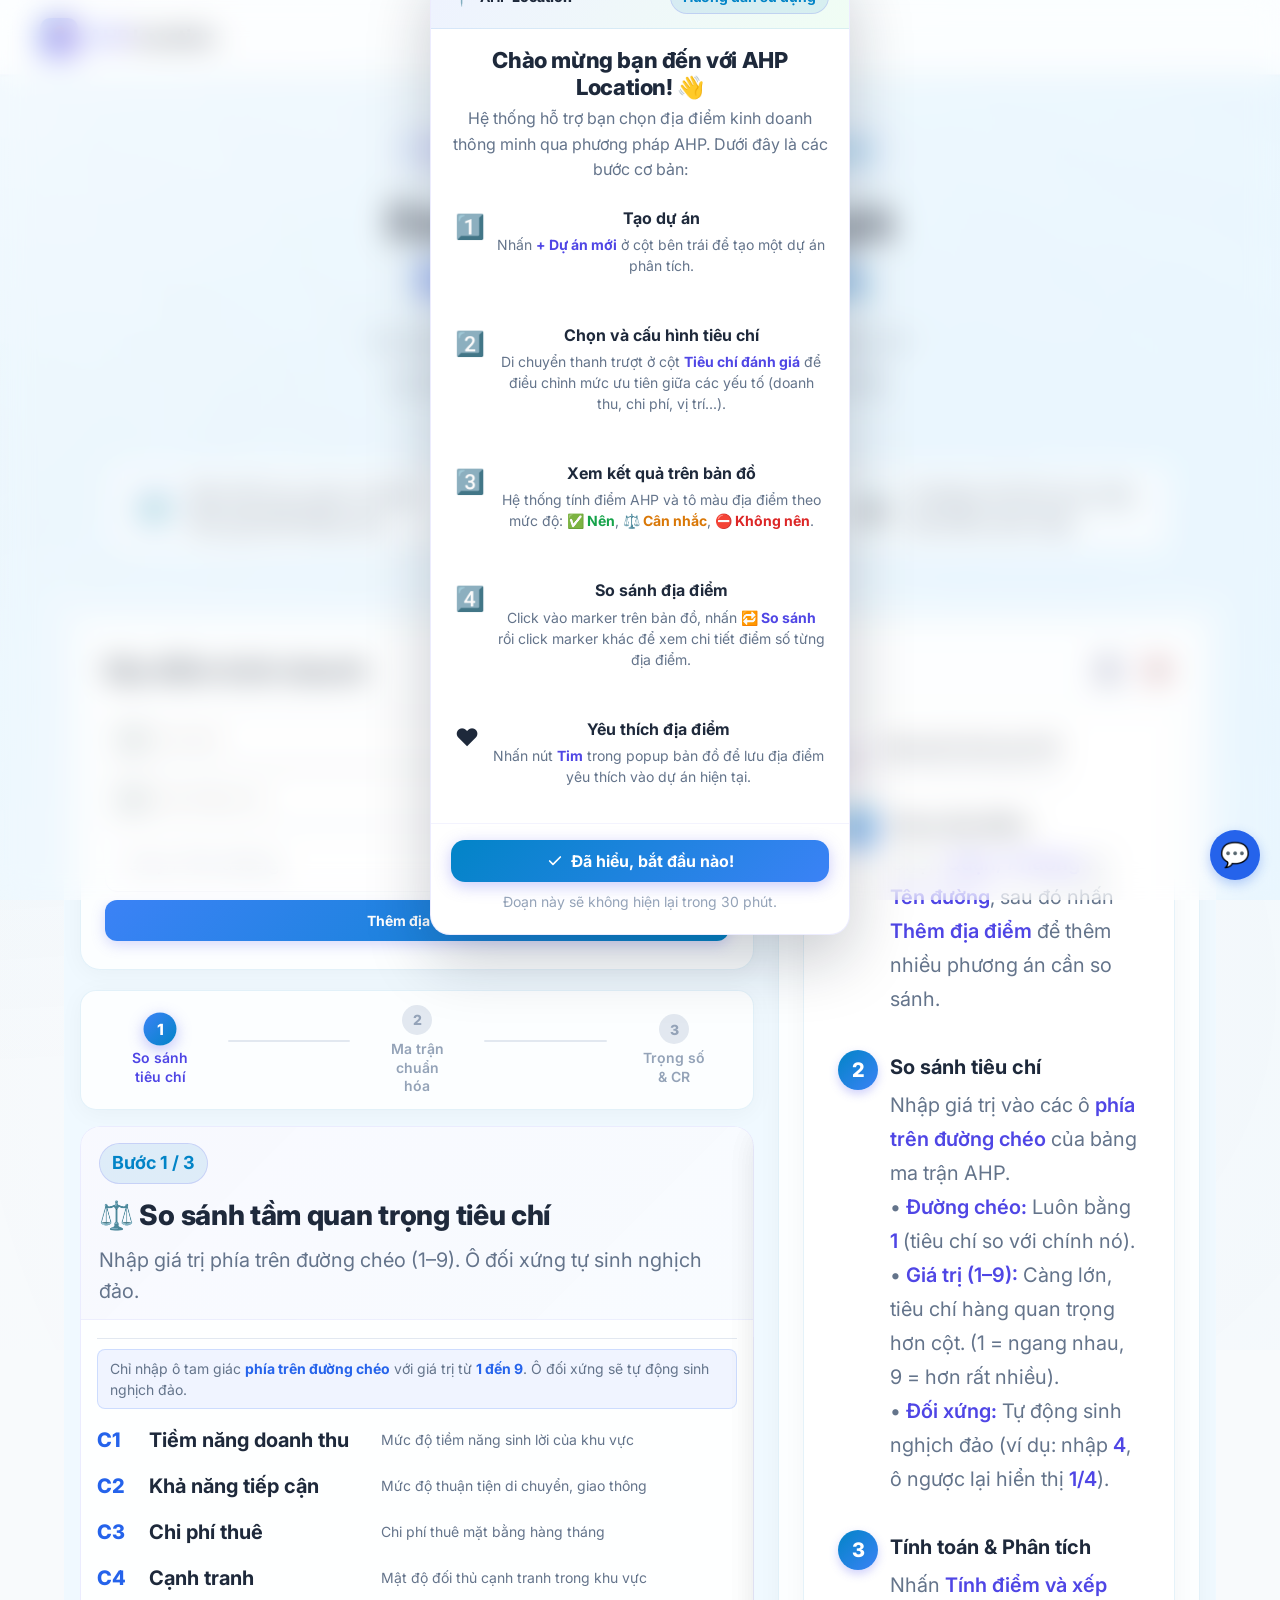
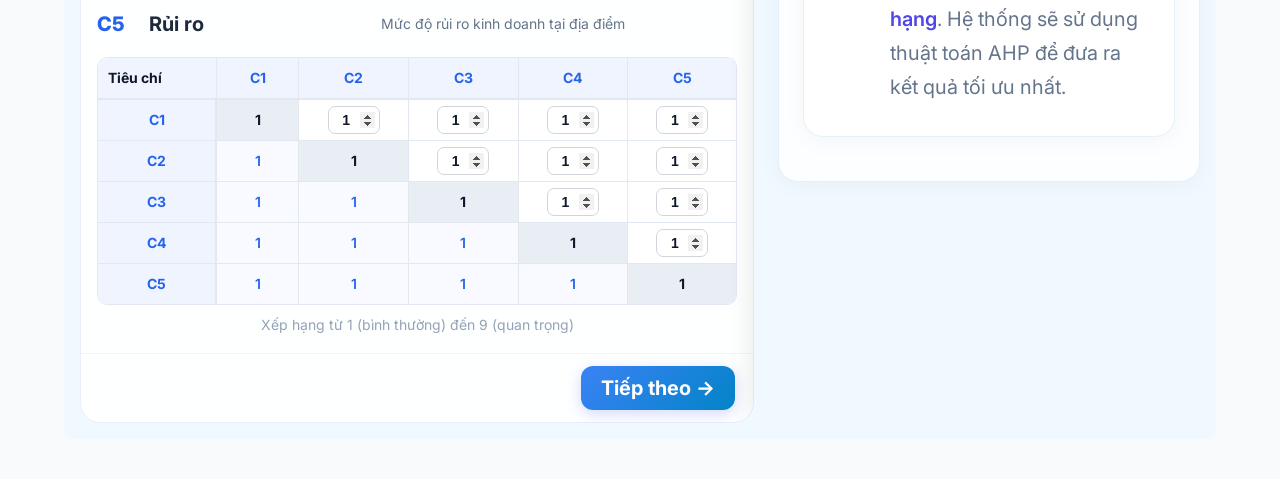
==== commit 6bd2d8d9: "L7" ====
--- a/index.html
+++ b/index.html
@@ -97,6 +97,11 @@
       font-size: var(--fs-h3) !important;
     }
 
+    /* Add --fs-sm if missing */
+    :root {
+      --fs-sm: 14px;
+    }
+
     .ahp-step-desc {
       font-size: var(--fs-body) !important;
     }
@@ -1132,7 +1137,7 @@
       border: 1px solid rgba(99, 102, 241, 0.12);
       box-shadow: 0 24px 64px rgba(15, 23, 42, 0.22);
       padding: 0;
-      max-width: 480px;
+      max-width: 420px;
       width: 94vw;
       overflow: hidden;
       animation: guideSlideIn 0.4s cubic-bezier(0.34, 1.56, 0.64, 1);
@@ -1184,18 +1189,18 @@
     }
 
     .guide-title-new {
-      font-size: var(--fs-h3);
+      font-size: 22px;
       font-weight: 800;
       color: #1e293b;
-      margin: 20px 20px 8px;
+      margin: 18px 20px 6px;
       letter-spacing: -0.4px;
     }
 
     .guide-desc {
-      font-size: var(--fs-body);
+      font-size: 16px;
       color: #64748b;
-      margin: 0 20px 16px;
-      line-height: 1.7;
+      margin: 0 20px 14px;
+      line-height: 1.6;
     }
 
     .guide-steps {
@@ -1208,8 +1213,8 @@
     .guide-step {
       display: flex;
       align-items: flex-start;
-      gap: 14px;
-      padding: 12px 10px;
+      gap: 12px;
+      padding: 8px 10px;
       border-radius: 12px;
       transition: background 0.2s;
     }
@@ -1225,16 +1230,16 @@
     }
 
     .guide-step-title {
-      font-size: var(--fs-body);
+      font-size: 16px;
       font-weight: 700;
       color: #1e293b;
-      margin-bottom: 4px;
+      margin-bottom: 2px;
     }
 
     .guide-step-desc {
-      font-size: var(--fs-sm);
+      font-size: 14px;
       color: #64748b;
-      line-height: 1.6;
+      line-height: 1.5;
     }
 
     .guide-step-desc strong {
@@ -1257,12 +1262,12 @@
       justify-content: center;
       gap: 8px;
       width: 100%;
-      padding: 12px 20px;
+      padding: 11px 20px;
       background: linear-gradient(135deg, #0284c7, #3b82f6);
       color: white;
       border: none;
       border-radius: 14px;
-      font-size: var(--fs-sm);
+      font-size: 16px;
       font-weight: 700;
       cursor: pointer;
       box-shadow: 0 4px 16px rgba(99, 102, 241, 0.35);
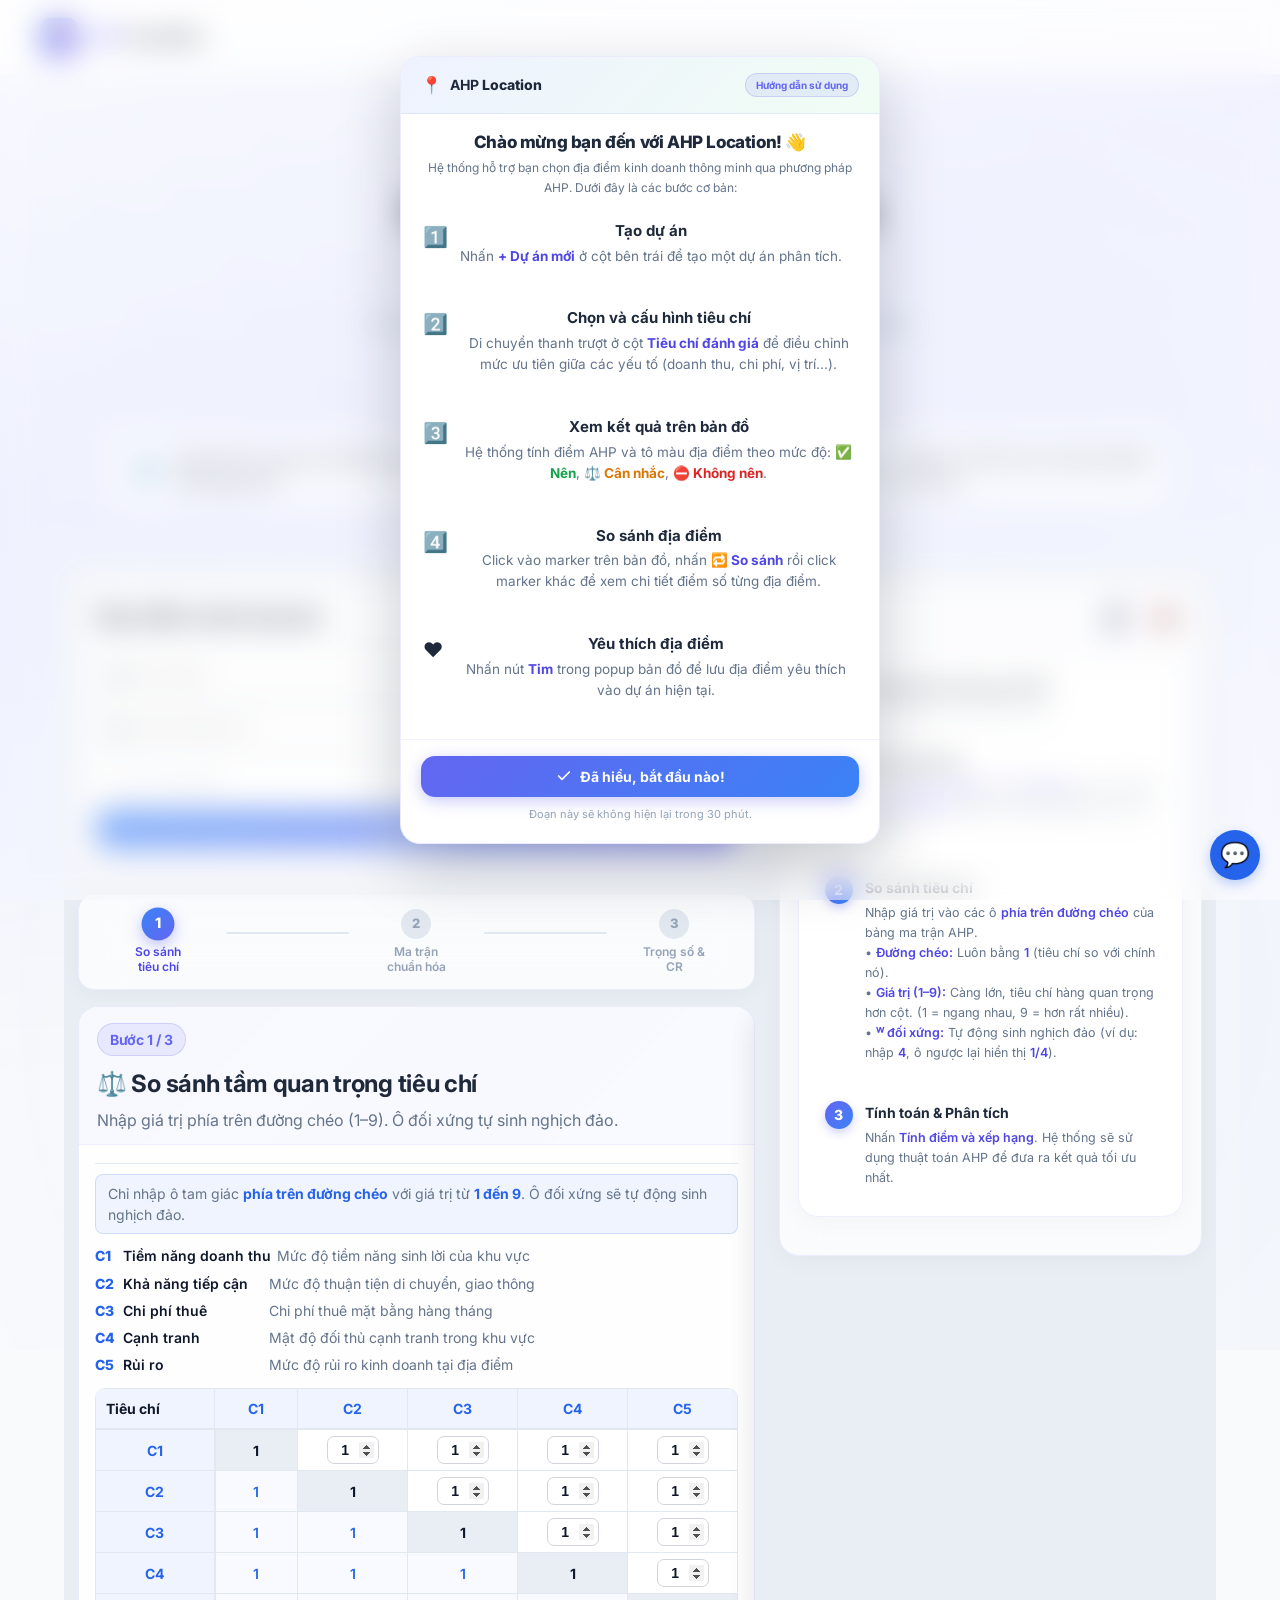
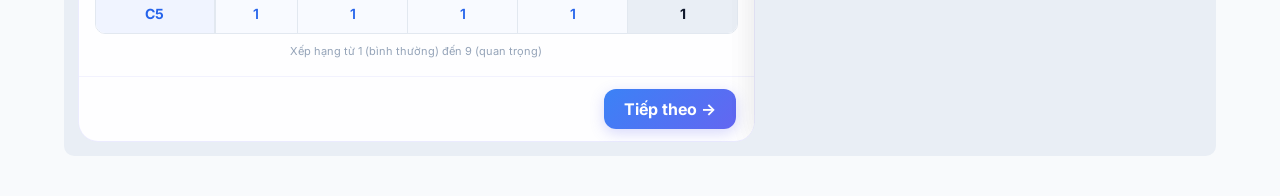
==== commit e0c60d68: "." ====
--- a/index.html
+++ b/index.html
@@ -14,14 +14,14 @@
   <link rel="stylesheet" href="css/style.css" />
   <style>
     :root {
-      --fs-h1: 48px;
-      --fs-h2: 34px;
-      --fs-h3: 28px;
-      --fs-subtitle: 24px;
-      --fs-body: 20px;
-      --fs-small: 18px;
+      --fs-h1: 45px;
+      --fs-h2: 30px;
+      --fs-h3: 24px;
+      --fs-subtitle: 20px;
+      --fs-body: 16px;
+      --fs-small: 14px;
       --lh-heading: 1.2;
-      --lh-body: 1.7;
+      --lh-body: 1.65;
     }
 
     h1 {
@@ -97,11 +97,6 @@
       font-size: var(--fs-h3) !important;
     }
 
-    /* Add --fs-sm if missing */
-    :root {
-      --fs-sm: 14px;
-    }
-
     .ahp-step-desc {
       font-size: var(--fs-body) !important;
     }
@@ -163,7 +158,7 @@
       margin: 0;
       padding: 0;
       min-height: 100vh;
-      background: linear-gradient(135deg, #f0f9ff 0%, #e0f2fe 100%);
+      background: linear-gradient(160deg, #f8faff 0%, #eef2ff 40%, #f0f4ff 70%, #faf8ff 100%);
       position: relative;
       overflow-x: hidden;
       color: #1e293b;
@@ -178,15 +173,9 @@
       width: 200%;
       height: 200%;
       background:
-        radial-gradient(ellipse at 20% 50%,
-          rgba(2, 132, 199, 0.05) 0%,
-          transparent 50%),
-        radial-gradient(ellipse at 80% 20%,
-          rgba(14, 165, 233, 0.04) 0%,
-          transparent 50%),
-        radial-gradient(ellipse at 60% 80%,
-          rgba(56, 189, 248, 0.04) 0%,
-          transparent 50%);
+        radial-gradient(ellipse at 20% 50%, rgba(99, 102, 241, 0.07) 0%, transparent 50%),
+        radial-gradient(ellipse at 80% 20%, rgba(139, 92, 246, 0.06) 0%, transparent 50%),
+        radial-gradient(ellipse at 60% 80%, rgba(59, 130, 246, 0.05) 0%, transparent 50%);
       animation: meshFloat 20s ease-in-out infinite;
       pointer-events: none;
       z-index: 0;
@@ -238,7 +227,7 @@
     .card {
       background: rgba(255, 255, 255, 0.78);
       backdrop-filter: blur(20px);
-      border: 1px solid rgba(2, 132, 199, 0.1);
+      border: 1px solid rgba(99, 102, 241, 0.1);
       border-radius: 20px;
       padding: 24px;
       margin-bottom: 20px;
@@ -256,16 +245,7 @@
     .section-title {
       font-family: 'Inter', sans-serif;
       font-weight: 700;
-      font-size: var(--fs-h3);
-      color: #1e293b;
-      letter-spacing: -0.3px;
-      margin-bottom: 20px;
-    }
-
-    .card-header .card-title {
-      font-family: "Inter", sans-serif;
-      font-size: var(--fs-h3);
-      font-weight: 700;
+      font-size: 14px;
       color: #1e293b;
       letter-spacing: -0.3px;
       margin-bottom: 16px;
@@ -276,11 +256,11 @@
     .modal-input {
       width: 100%;
       border: 1.5px solid #e2e8f0;
-      border-radius: 12px;
-      padding: 16px 20px;
+      border-radius: 10px;
+      padding: 11px 14px;
       background: #fff;
       color: #1e293b;
-      font-size: var(--fs-body);
+      font-size: 13px;
       font-family: 'Inter', sans-serif;
       outline: none;
       transition: all 0.25s ease;
@@ -293,8 +273,8 @@
 
     .field:focus,
     .modal-input:focus {
-      border-color: #0284c7;
-      box-shadow: 0 0 0 3px rgba(2, 132, 199, 0.1);
+      border-color: #6366f1;
+      box-shadow: 0 0 0 3px rgba(99, 102, 241, 0.1);
     }
 
     /* ── Select wrap ───────────────────────────── */
@@ -305,10 +285,10 @@
 
     .select-wrap .icon {
       position: absolute;
-      left: 14px;
+      left: 12px;
       top: 50%;
       transform: translateY(-50%);
-      font-size: 22px;
+      font-size: 16px;
       pointer-events: none;
       z-index: 2;
     }
@@ -316,24 +296,24 @@
     .select-wrap select {
       width: 100%;
       border: 1.5px solid #e2e8f0;
-      border-radius: 12px;
-      padding: 14px 18px 14px 48px;
+      border-radius: 10px;
+      padding: 11px 14px 11px 40px;
       background: #fff;
       color: #1e293b;
-      font-size: var(--fs-body);
+      font-size: 13px;
       font-family: 'Inter', sans-serif;
       outline: none;
       appearance: none;
       cursor: pointer;
       transition: all 0.25s ease;
-      background-image: url("data:image/svg+xml,%3Csvg xmlns='http://www.w3.org/2000/svg' width='14' height='14' viewBox='0 0 12 12'%3E%3Cpath d='M3 5l3 3 3-3' fill='none' stroke='%2364748b' stroke-width='1.5' stroke-linecap='round' stroke-linejoin='round'/%3E%3C/svg%3E");
+      background-image: url("data:image/svg+xml,%3Csvg xmlns='http://www.w3.org/2000/svg' width='12' height='12' viewBox='0 0 12 12'%3E%3Cpath d='M3 5l3 3 3-3' fill='none' stroke='%2364748b' stroke-width='1.5' stroke-linecap='round' stroke-linejoin='round'/%3E%3C/svg%3E");
       background-repeat: no-repeat;
-      background-position: right 18px center;
+      background-position: right 14px center;
     }
 
     .select-wrap select:focus {
-      border-color: #0284c7;
-      box-shadow: 0 0 0 3px rgba(2, 132, 199, 0.1);
+      border-color: #6366f1;
+      box-shadow: 0 0 0 3px rgba(99, 102, 241, 0.1);
     }
 
     .stack {
@@ -353,11 +333,11 @@
       padding: 12px 22px;
       border: none;
       border-radius: 12px;
-      background: linear-gradient(135deg, #3b82f6, #0284c7);
+      background: linear-gradient(135deg, #3b82f6, #6366f1);
       color: #fff;
       font-family: 'Inter', sans-serif;
       font-weight: 700;
-      font-size: var(--fs-sm);
+      font-size: 13px;
       cursor: pointer;
       transition: all 0.25s ease;
       box-shadow: 0 4px 14px rgba(99, 102, 241, 0.25);
@@ -413,7 +393,7 @@
 
     .c-left,
     .c-right {
-      font-size: var(--fs-sm);
+      font-size: 12px;
       font-weight: 600;
       color: #334155;
       flex: 1;
@@ -424,23 +404,23 @@
     }
 
     .c-score {
-      font-size: var(--fs-sm);
+      font-size: 14px;
       font-weight: 800;
-      color: #0284c7;
+      color: #6366f1;
       min-width: 24px;
       text-align: center;
     }
 
     input[type="range"] {
       flex: 1;
-      accent-color: #0284c7;
+      accent-color: #6366f1;
       height: 4px;
       border-radius: 4px;
     }
 
     .criteria-sub {
       margin-top: 10px;
-      font-size: var(--fs-sm);
+      font-size: 11px;
       color: #94a3b8;
       font-family: 'Inter', sans-serif;
     }
@@ -459,7 +439,7 @@
       border-radius: 10px;
       background: rgba(99, 102, 241, 0.08);
       border: 1px solid rgba(99, 102, 241, 0.15);
-      color: #0284c7;
+      color: #6366f1;
       display: flex;
       align-items: center;
       justify-content: center;
@@ -498,35 +478,29 @@
       padding: 10px 14px;
       background: #fff;
       color: #1e293b;
-      font-size: var(--fs-sm);
+      font-size: 13px;
       font-family: 'Inter', sans-serif;
       outline: none;
       transition: all 0.25s ease;
     }
 
     .search-input:focus {
-      border-color: #0284c7;
-      box-shadow: 0 0 0 3px rgba(2, 132, 199, 0.1);
+      border-color: #6366f1;
+      box-shadow: 0 0 0 3px rgba(99, 102, 241, 0.1);
     }
 
     .btn-search {
       padding: 10px 18px;
       border-radius: 10px;
-      font-size: var(--fs-sm);
+      font-size: 13px;
     }
 
     /* ── Project list ──────────────────────────── */
     .projects-list-title {
       font-weight: 700;
-      font-size: var(--fs-sm);
+      font-size: 13px;
       color: #1e293b;
       margin-bottom: 10px;
-    }
-
-    .card-header .card-desc {
-      font-size: var(--fs-body);
-      color: #94a3b8;
-      margin-top: 4px;
     }
 
     .project-item {
@@ -534,7 +508,7 @@
       border-radius: 10px;
       background: rgba(99, 102, 241, 0.04);
       border: 1px solid rgba(99, 102, 241, 0.08);
-      font-size: var(--fs-sm);
+      font-size: 13px;
       color: #475569;
       margin-bottom: 8px;
       cursor: pointer;
@@ -557,7 +531,7 @@
       border-radius: 10px;
       background: rgba(99, 102, 241, 0.04);
       border: 1px solid rgba(99, 102, 241, 0.08);
-      font-size: var(--fs-sm);
+      font-size: 13px;
       color: #475569;
       margin-bottom: 8px;
     }
@@ -567,7 +541,7 @@
       border: none;
       color: #ef4444;
       cursor: pointer;
-      font-size: var(--fs-body);
+      font-size: 16px;
       line-height: 1;
       padding: 2px 6px;
       border-radius: 6px;
@@ -612,7 +586,7 @@
     .modal-title {
       font-family: 'Inter', sans-serif;
       font-weight: 800;
-      font-size: var(--fs-body);
+      font-size: 16px;
       color: #1e293b;
       margin-bottom: 20px;
       letter-spacing: -0.3px;
@@ -632,7 +606,7 @@
     }
 
     .info-label {
-      font-size: var(--fs-sm);
+      font-size: 12px;
       font-weight: 600;
       color: #64748b;
       margin-bottom: 6px;
@@ -642,14 +616,14 @@
       padding: 10px 14px;
       background: #f8fafc;
       border-radius: 8px;
-      font-size: var(--fs-sm);
+      font-size: 13px;
       color: #334155;
       border: 1px solid #e2e8f0;
     }
 
     /* ── Login message ─────────────────────────── */
     .login-msg {
-      font-size: var(--fs-sm);
+      font-size: 12px;
       color: #64748b;
       font-family: 'Inter', sans-serif;
     }
@@ -673,7 +647,7 @@
       position: absolute;
       width: 4px;
       height: 4px;
-      background: rgba(2, 132, 199, 0.12);
+      background: rgba(99, 102, 241, 0.18);
       border-radius: 50%;
       animation: particleFloat linear infinite;
     }
@@ -690,7 +664,7 @@
       animation-delay: 3s;
       width: 3px;
       height: 3px;
-      background: rgba(14, 165, 233, 0.1);
+      background: rgba(139, 92, 246, 0.15);
     }
 
     .particle:nth-child(3) {
@@ -705,7 +679,7 @@
       animation-delay: 2s;
       width: 5px;
       height: 5px;
-      background: rgba(56, 189, 248, 0.1);
+      background: rgba(59, 130, 246, 0.14);
     }
 
     .particle:nth-child(5) {
@@ -734,7 +708,7 @@
       animation-delay: 4s;
       width: 6px;
       height: 6px;
-      background: rgba(2, 132, 199, 0.08);
+      background: rgba(168, 85, 247, 0.12);
     }
 
     @keyframes particleFloat {
@@ -765,16 +739,16 @@
     }
 
     .step-number {
-      width: 40px;
-      height: 40px;
-      background: linear-gradient(135deg, #0284c7, #3b82f6);
+      width: 28px;
+      height: 28px;
+      background: linear-gradient(135deg, #6366f1, #3b82f6);
       color: white;
       border-radius: 50%;
       display: flex;
       align-items: center;
       justify-content: center;
       font-weight: 800;
-      font-size: 20px;
+      font-size: 14px;
       flex-shrink: 0;
       box-shadow: 0 4px 10px rgba(99, 102, 241, 0.3);
     }
@@ -786,14 +760,14 @@
     .step-title {
       font-weight: 700;
       color: #1e293b;
-      font-size: var(--fs-body);
+      font-size: 14px;
       margin-bottom: 4px;
     }
 
     .step-text {
-      font-size: var(--fs-body);
+      font-size: 12.5px;
       color: #64748b;
-      line-height: 1.7;
+      line-height: 1.6;
     }
 
     .guide-accent {
@@ -847,7 +821,7 @@
     .dash-nav .logo-text {
       font-family: 'Inter', sans-serif;
       font-weight: 800;
-      font-size: var(--fs-body);
+      font-size: 18px;
       color: #1e293b;
       letter-spacing: -0.5px;
     }
@@ -868,7 +842,7 @@
       border: 1px solid rgba(99, 102, 241, 0.18);
       border-radius: 999px;
       color: #4f46e5;
-      font-size: var(--fs-sm);
+      font-size: 12px;
       font-weight: 600;
       font-family: 'Inter', sans-serif;
       animation: badgePulse 3s ease-in-out infinite;
@@ -877,7 +851,7 @@
     .nav-badge .dot {
       width: 6px;
       height: 6px;
-      background: #0284c7;
+      background: #6366f1;
       border-radius: 50%;
       box-shadow: 0 0 8px rgba(99, 102, 241, 0.5);
     }
@@ -898,10 +872,10 @@
       background: none;
       border: none;
       font-weight: 700;
-      color: #0284c7;
+      color: #6366f1;
       cursor: pointer;
       padding: 0;
-      font-size: var(--fs-body);
+      font-size: 16px;
       text-decoration: underline;
       font-family: 'Inter', sans-serif;
     }
@@ -985,10 +959,10 @@
       padding: 14px 40px;
       border: none;
       border-radius: 12px;
-      background: linear-gradient(135deg, #0284c7, #3b82f6);
+      background: linear-gradient(135deg, #6366f1, #3b82f6);
       color: #fff;
       font-family: 'Inter', sans-serif;
-      font-size: var(--fs-body);
+      font-size: 16px;
       font-weight: 700;
       letter-spacing: 0.5px;
       cursor: pointer;
@@ -1018,7 +992,7 @@
       border: 1px solid rgba(99, 102, 241, 0.18);
       border-radius: 999px;
       color: #4f46e5;
-      font-size: var(--fs-body);
+      font-size: 16px;
       font-weight: 600;
       margin-bottom: 20px;
       font-family: 'Inter', sans-serif;
@@ -1028,7 +1002,7 @@
     .hero-badge .dot {
       width: 6px;
       height: 6px;
-      background: #0284c7;
+      background: #6366f1;
       border-radius: 50%;
       box-shadow: 0 0 8px rgba(99, 102, 241, 0.5);
     }
@@ -1044,7 +1018,7 @@
     }
 
     .hero-title .gradient-text {
-      background: linear-gradient(135deg, #3b82f6, #7c3aed, #0284c7);
+      background: linear-gradient(135deg, #3b82f6, #7c3aed, #6366f1);
       -webkit-background-clip: text;
       -webkit-text-fill-color: transparent;
       background-clip: text;
@@ -1052,11 +1026,11 @@
 
     .hero-subtitle {
       font-family: 'Inter', sans-serif;
-      font-size: var(--fs-subtitle);
+      font-size: clamp(14px, 2vw, 16px);
       color: #64748b;
       max-width: 560px;
       margin: 0 auto 32px;
-      line-height: 1.7;
+      line-height: 1.6;
     }
 
     /* ── Features strip ───────────────────── */
@@ -1100,13 +1074,13 @@
     }
 
     .feature-item .f-icon {
-      width: 50px;
-      height: 50px;
-      border-radius: 12px;
+      width: 36px;
+      height: 36px;
+      border-radius: 10px;
       display: flex;
       align-items: center;
       justify-content: center;
-      font-size: 28px;
+      font-size: 18px;
       flex-shrink: 0;
     }
 
@@ -1124,7 +1098,7 @@
 
     .feature-item .f-text {
       font-family: 'Inter', sans-serif;
-      font-size: var(--fs-body);
+      font-size: 16px;
       font-weight: 600;
       color: #475569;
       line-height: 1.4;
@@ -1137,7 +1111,7 @@
       border: 1px solid rgba(99, 102, 241, 0.12);
       box-shadow: 0 24px 64px rgba(15, 23, 42, 0.22);
       padding: 0;
-      max-width: 420px;
+      max-width: 480px;
       width: 94vw;
       overflow: hidden;
       animation: guideSlideIn 0.4s cubic-bezier(0.34, 1.56, 0.64, 1);
@@ -1162,7 +1136,7 @@
       justify-content: space-between;
       padding: 14px 20px;
       background: linear-gradient(135deg, #eef2ff, #f0fdf4);
-      border-bottom: 1px solid rgba(2, 132, 199, 0.1);
+      border-bottom: 1px solid rgba(99, 102, 241, 0.1);
     }
 
     .guide-logo {
@@ -1175,21 +1149,21 @@
     }
 
     .guide-logo-text {
-      font-size: var(--fs-sm);
+      font-size: 14px;
     }
 
     .guide-badge {
-      font-size: var(--fs-sm);
+      font-size: 10px;
       font-weight: 700;
-      padding: 4px 12px;
-      background: rgba(2, 132, 199, 0.1);
-      color: #0284c7;
+      padding: 3px 10px;
+      background: rgba(99, 102, 241, 0.1);
+      color: #6366f1;
       border-radius: 999px;
       border: 1px solid rgba(99, 102, 241, 0.2);
     }
 
     .guide-title-new {
-      font-size: 22px;
+      font-size: 17px;
       font-weight: 800;
       color: #1e293b;
       margin: 18px 20px 6px;
@@ -1197,16 +1171,16 @@
     }
 
     .guide-desc {
-      font-size: 16px;
+      font-size: 12px;
       color: #64748b;
-      margin: 0 20px 14px;
+      margin: 0 20px 12px;
       line-height: 1.6;
     }
 
     .guide-steps {
       display: flex;
       flex-direction: column;
-      gap: 12px;
+      gap: 2px;
       padding: 0 14px;
     }
 
@@ -1214,7 +1188,7 @@
       display: flex;
       align-items: flex-start;
       gap: 12px;
-      padding: 8px 10px;
+      padding: 10px 8px;
       border-radius: 12px;
       transition: background 0.2s;
     }
@@ -1224,22 +1198,22 @@
     }
 
     .guide-step-icon {
-      font-size: 24px;
+      font-size: 20px;
       flex-shrink: 0;
       margin-top: 2px;
     }
 
     .guide-step-title {
-      font-size: 16px;
+      font-size: 15px;
       font-weight: 700;
       color: #1e293b;
       margin-bottom: 2px;
     }
 
     .guide-step-desc {
-      font-size: 14px;
+      font-size: 13.5px;
       color: #64748b;
-      line-height: 1.5;
+      line-height: 1.55;
     }
 
     .guide-step-desc strong {
@@ -1262,12 +1236,12 @@
       justify-content: center;
       gap: 8px;
       width: 100%;
-      padding: 11px 20px;
-      background: linear-gradient(135deg, #0284c7, #3b82f6);
+      padding: 12px 20px;
+      background: linear-gradient(135deg, #6366f1, #3b82f6);
       color: white;
       border: none;
       border-radius: 14px;
-      font-size: 16px;
+      font-size: 14px;
       font-weight: 700;
       cursor: pointer;
       box-shadow: 0 4px 16px rgba(99, 102, 241, 0.35);
@@ -1282,12 +1256,12 @@
     }
 
     .guide-dismiss-note {
-      font-size: var(--fs-sm);
+      font-size: 11px;
       color: #94a3b8;
     }
 
     /* ═══════════════════════════════════════════
-       AHP 3-BƯỚC STEPPER — dashboard.html
+       AHP 3-BƯỚC STEPPER — index.html
        ═══════════════════════════════════════════ */
     #dashStepperContainer {
       margin-top: 20px;
@@ -1301,7 +1275,7 @@
       margin-bottom: 16px;
       background: rgba(255, 255, 255, 0.78);
       backdrop-filter: blur(20px);
-      border: 1px solid rgba(2, 132, 199, 0.1);
+      border: 1px solid rgba(99, 102, 241, 0.1);
       border-radius: 16px;
       box-shadow: 0 4px 24px rgba(0, 0, 0, 0.04);
     }
@@ -1322,14 +1296,14 @@
       align-items: center;
       justify-content: center;
       font-weight: 800;
-      font-size: var(--fs-sm);
+      font-size: 13px;
       background: #e2e8f0;
       color: #94a3b8;
       transition: all 0.35s cubic-bezier(0.34, 1.56, 0.64, 1);
     }
 
     .ahp-stepper-step.active .ahp-stepper-circle {
-      background: linear-gradient(135deg, #3b82f6, #0284c7);
+      background: linear-gradient(135deg, #3b82f6, #6366f1);
       color: #fff;
       box-shadow: 0 4px 14px rgba(99, 102, 241, 0.4);
       transform: scale(1.1);
@@ -1344,12 +1318,12 @@
 
     .ahp-stepper-step.done .ahp-stepper-circle::after {
       content: "✓";
-      font-size: var(--fs-sm);
+      font-size: 14px;
       font-weight: 800;
     }
 
     .ahp-stepper-label {
-      font-size: var(--fs-sm);
+      font-size: 12px;
       font-weight: 600;
       color: #94a3b8;
       text-align: center;
@@ -1374,7 +1348,7 @@
       border-radius: 2px;
     }
 
-    /*
+    /* 
      * CONTAINER: position:relative + overflow:hidden
      * JS sẽ đo scrollHeight của Step 1 và gán cho container
      * → tất cả các step đều có cùng chiều cao, không giật layout
@@ -1432,25 +1406,25 @@
     .ahp-step-badge {
       display: inline-flex;
       padding: 4px 12px;
-      background: rgba(2, 132, 199, 0.1);
-      color: #0284c7;
+      background: rgba(99, 102, 241, 0.1);
+      color: #6366f1;
       border-radius: 999px;
-      font-size: var(--fs-sm);
+      font-size: 12px;
       font-weight: 700;
       border: 1px solid rgba(99, 102, 241, 0.2);
       margin-bottom: 8px;
     }
 
     .ahp-step-title {
-      font-size: var(--fs-h3);
-      font-weight: 800;
+      font-size: 12px;
+      font-weight: 700;
       color: #1e293b;
-      margin-bottom: 6px;
+      margin-bottom: 4px;
       letter-spacing: -0.3px;
     }
 
     .ahp-step-desc {
-      font-size: var(--fs-body);
+      font-size: 16px;
       color: #64748b;
       line-height: 1.55;
     }
@@ -1479,11 +1453,11 @@
       padding: 10px 20px;
       border: none;
       border-radius: 12px;
-      background: linear-gradient(135deg, #3b82f6, #0284c7);
+      background: linear-gradient(135deg, #3b82f6, #6366f1);
       color: #fff;
       font-family: 'Inter', sans-serif;
       font-weight: 700;
-      font-size: var(--fs-sm);
+      font-size: 14px;
       cursor: pointer;
       transition: all 0.25s;
       box-shadow: 0 4px 14px rgba(99, 102, 241, 0.25);
@@ -1512,7 +1486,7 @@
       color: #475569;
       font-family: 'Inter', sans-serif;
       font-weight: 600;
-      font-size: var(--fs-sm);
+      font-size: 14px;
       cursor: pointer;
       transition: all 0.2s;
     }
@@ -1533,15 +1507,15 @@
       text-align: center;
       padding: 28px 14px;
       color: #94a3b8;
-      font-size: var(--fs-body);
+      font-size: 16px;
       line-height: 1.7;
     }
 
     .ahp-loading {
       text-align: center;
       padding: 24px;
-      color: #0284c7;
-      font-size: var(--fs-body);
+      color: #6366f1;
+      font-size: 16px;
       font-weight: 600;
       animation: ahpPulse 1.4s ease-in-out infinite;
     }
@@ -1580,10 +1554,10 @@
     }
 
     .ahp-result-title {
-      font-size: var(--fs-h3);
+      font-size: 16px;
       font-weight: 700;
       color: #1e293b;
-      margin-bottom: 6px;
+      margin-bottom: 4px;
     }
 
     .ahp-result-success .ahp-result-title {
@@ -1595,9 +1569,9 @@
     }
 
     .ahp-result-desc {
-      font-size: var(--fs-body);
+      font-size: 16px;
       color: #64748b;
-      line-height: 1.7;
+      line-height: 1.55;
     }
 
     .ahp-result-success .ahp-result-desc {
@@ -1611,18 +1585,18 @@
     /* CR badge + weight list */
     .ahp-cr-badge {
       display: inline-block;
-      padding: 6px 16px;
-      border-radius: 10px;
-      font-size: var(--fs-body);
-      margin: 8px 0;
+      padding: 4px 14px;
+      border-radius: 8px;
+      font-size: 16px;
+      margin: 6px 0;
     }
 
     .ahp-step-section-title {
-      font-size: var(--fs-subtitle);
+      font-size: 16px;
       font-weight: 700;
       color: #1e293b;
-      margin: 16px 0 10px;
-      padding-bottom: 8px;
+      margin: 12px 0 7px;
+      padding-bottom: 6px;
       border-bottom: 1px solid #f1f5f9;
     }
 
@@ -1634,9 +1608,9 @@
     .ahp-weight-row {
       display: flex;
       justify-content: space-between;
-      padding: 10px 0;
+      padding: 7px 0;
       border-bottom: 1px solid #f0f4ff;
-      font-size: var(--fs-body);
+      font-size: 16px;
     }
 
     .ahp-weight-key {
@@ -1646,7 +1620,7 @@
 
     .ahp-weight-val {
       font-weight: 700;
-      color: #0284c7;
+      color: #6366f1;
     }
   </style>
 </head>
@@ -1970,7 +1944,7 @@
         <div class="card" id="alternativesComparisonCard" style="display: none; margin-top:20px;">
           <div class="criteria-head">
             <div class="section-title" style="margin: 0">So sánh phương án theo tiêu chí</div>
-            <select class="field" id="selectedCriterion" style="width: auto; padding: 6px 10px; font-size: var(--fs-sm)">
+            <select class="field" id="selectedCriterion" style="width: auto; padding: 6px 10px; font-size: 12px">
               <option value="">Chọn tiêu chí...</option>
             </select>
           </div>
@@ -2039,7 +2013,7 @@
                   chí so với chính nó).<br>
                   • <span class="guide-accent">Giá trị (1–9):</span> Càng lớn, tiêu chí hàng quan trọng hơn cột. (1 =
                   ngang nhau, 9 = hơn rất nhiều).<br>
-                  • <span class="guide-accent">Đối xứng:</span> Tự động sinh nghịch đảo (ví dụ: nhập <span
+                  • <span class="guide-accent">ᵂ đối xứng:</span> Tự động sinh nghịch đảo (ví dụ: nhập <span
                     class="guide-accent">4</span>, ô ngược lại hiển thị <span class="guide-accent">1/4</span>).
                 </div>
               </div>
--- a/css/style.css
+++ b/css/style.css
@@ -1,24 +1,13 @@
 :root {
-  --bg: #f0f9ff;
-  --bg-gradient: linear-gradient(135deg, #f0f9ff 0%, #e0f2fe 100%);
+  --bg: #e9eef5;
   --card: #ffffff;
   --text: #0f172a;
   --muted: #64748b;
-  --border: #bae6fd;
-  --shadow: 0 10px 40px rgba(2, 132, 199, 0.05);
-  --primary: #0284c7;
-  --primary-2: #0ea5e9;
-  --radius: 16px;
-  --glass-border: 1px solid rgba(2, 132, 199, 0.1);
-
-  /* Typography Scale: 20px Base */
-  --fs-h1: 48px;
-  --fs-h2: 34px;
-  --fs-h3: 28px;
-  --fs-subtitle: 24px;
-  --fs-body: 20px;
-  --fs-sm: 18px;
-  --lh-body: 1.7;
+  --border: #e5e7eb;
+  --shadow: 0 10px 30px rgba(15, 23, 42, 0.08);
+  --primary: #2f6df6;
+  --primary-2: #4f86ff;
+  --radius: 14px;
 }
 
 * {
@@ -31,8 +20,6 @@
     "Apple Color Emoji", "Segoe UI Emoji";
   background: var(--bg);
   color: var(--text);
-  font-size: var(--fs-body);
-  line-height: var(--lh-body);
 }
 
 .frame {
@@ -46,9 +33,9 @@
 .app {
   display: grid;
   grid-template-columns: 1.55fr 0.75fr;
-  gap: 20px;
+  gap: 16px;
   background: var(--bg);
-  padding: 16px;
+  padding: 14px;
   border-radius: 10px;
 }
 
@@ -60,19 +47,19 @@
 }
 
 .left .card {
-  padding: 20px 24px;
-  margin-bottom: 18px;
+  padding: 16px 18px;
+  margin-bottom: 14px;
 }
 
 .right .card {
-  padding: 24px;
+  padding: 18px;
   height: 100%;
 }
 
 .section-title {
   font-weight: 700;
-  margin: 0 0 12px 0;
-  font-size: var(--fs-h3);
+  margin: 0 0 10px 0;
+  font-size: 14px;
 }
 
 .row {
@@ -89,11 +76,11 @@
 .field {
   width: 100%;
   border: 2px solid #d1d5db;
-  border-radius: 10px;
-  padding: 12px 16px;
+  border-radius: 8px;
+  padding: 10px 12px;
   background: #fff;
   outline: none;
-  font-size: var(--fs-body);
+  font-size: 13px;
 }
 
 .field:focus {
@@ -110,7 +97,7 @@
   left: 12px;
   top: 50%;
   transform: translateY(-50%);
-  font-size: var(--fs-sm);
+  font-size: 14px;
   opacity: 0.9;
   pointer-events: none;
 }
@@ -134,7 +121,7 @@
 
 .criteria-sub {
   color: var(--muted);
-  font-size: var(--fs-sm);
+  font-size: 14px;
   text-align: center;
   margin-top: 10px;
 }
@@ -149,7 +136,7 @@
    ===================================================== */
 
 .ahp-hint {
-  font-size: var(--fs-sm);
+  font-size: 14px;
   color: var(--muted);
   background: #f0f4ff;
   border: 1px solid rgba(47, 109, 246, 0.18);
@@ -172,27 +159,27 @@
 }
 
 .ahp-legend-item {
-  display: grid;
-  grid-template-columns: 40px 220px 1fr;
-  align-items: center;
-  gap: 12px;
-  padding: 4px 0;
-  font-size: var(--fs-body);
+  display: flex;
+  align-items: baseline;
+  gap: 6px;
+  font-size: 14px;
 }
 
 .ahp-legend-code {
   font-weight: 800;
   color: var(--primary);
+  min-width: 22px;
 }
 
 .ahp-legend-name {
-  font-weight: 700;
-  color: #1e293b;
+  font-weight: 600;
+  color: var(--text);
+  min-width: 140px;
 }
 
 .ahp-legend-desc {
   color: var(--muted);
-  font-size: var(--fs-sm);
+  font-size: 14px;
 }
 
 /* Table wrapper: allow horizontal scroll on small screens */
@@ -205,7 +192,7 @@
 .ahp-table {
   width: 100%;
   border-collapse: collapse;
-  font-size: var(--fs-sm);
+  font-size: 14px;
 }
 
 /* Header row */
@@ -230,7 +217,7 @@
 .ahp-th-label {
   text-align: left !important;
   color: var(--text) !important;
-  font-size: var(--fs-sm);
+  font-size: 14px;
   min-width: 60px;
 }
 
@@ -276,7 +263,7 @@
   background: #e9eef5;
   font-weight: 700;
   color: var(--text);
-  font-size: var(--fs-sm);
+  font-size: 14px;
 }
 
 /* Editable input cell (upper triangle) */
@@ -290,7 +277,7 @@
   border: 1.5px solid #d1d5db;
   border-radius: 7px;
   text-align: center;
-  font-size: var(--fs-sm);
+  font-size: 14px;
   font-weight: 600;
   color: var(--text);
   background: #fff;
@@ -314,7 +301,7 @@
 .ahp-recip {
   color: var(--primary);
   font-weight: 600;
-  font-size: var(--fs-sm);
+  font-size: 14px;
   background: #f8faff;
 }
 
@@ -333,7 +320,7 @@
 
 .c-left,
 .c-right {
-  font-size: var(--fs-sm);
+  font-size: 12px;
   color: #1f2a44;
   white-space: nowrap;
   overflow: hidden;
@@ -341,7 +328,7 @@
 }
 
 .c-score {
-  font-size: var(--fs-sm);
+  font-size: 12px;
   font-weight: 700;
   color: #1f2a44;
   text-align: center;
@@ -418,19 +405,20 @@
 
 input[type="range"]::-webkit-slider-thumb {
   -webkit-appearance: none;
-  width: 14px;
-  height: 14px;
+  width: 18px;
+  height: 18px;
   border-radius: 50%;
   background: #fff;
-  border: 2px solid var(--thumb-color);
-  box-shadow: 0 6px 16px rgba(0, 0, 0, 0.25);
-  margin-top: -5px;
-  cursor: pointer;
-  transition: all 0.2s ease;
+  border: 4px solid var(--thumb-color);
+  box-shadow: 0 4px 10px rgba(0, 0, 0, 0.15);
+  margin-top: -7px;
+  cursor: pointer;
+  transition: all 0.25s cubic-bezier(0.175, 0.885, 0.32, 1.275);
 }
 
 input[type="range"]::-webkit-slider-thumb:hover {
-  transform: scale(1.15);
+  transform: scale(1.2);
+  box-shadow: 0 6px 15px rgba(0, 0, 0, 0.2);
 }
 
 input[type="range"]::-moz-range-track {
@@ -458,13 +446,13 @@
   display: inline-flex;
   align-items: center;
   justify-content: center;
-  padding: 12px 24px;
-  border-radius: 12px;
+  padding: 10px 16px;
+  border-radius: 10px;
   border: none;
   background: var(--primary);
   color: #fff;
   font-weight: 700;
-  font-size: var(--fs-body);
+  font-size: 12px;
   cursor: pointer;
   transition: transform 0.05s ease, filter 0.2s ease;
 }
@@ -492,7 +480,7 @@
 .login-title {
   font-weight: 800;
   margin: 0 0 12px 0;
-  font-size: var(--fs-sm);
+  font-size: 14px;
 }
 
 .pill {
@@ -502,7 +490,7 @@
   color: #1f2a44;
   padding: 10px 12px;
   border-radius: 8px;
-  font-size: var(--fs-sm);
+  font-size: 12px;
   margin-bottom: 10px;
 }
 
@@ -512,7 +500,7 @@
   gap: 10px;
   margin: 12px 0;
   color: var(--muted);
-  font-size: var(--fs-sm);
+  font-size: 12px;
   justify-content: center;
 }
 
@@ -536,13 +524,13 @@
 
 .login-msg {
   margin-top: 12px;
-  font-size: var(--fs-sm);
+  font-size: 12px;
   color: var(--muted);
 }
 
 .register-link {
   margin-top: 10px;
-  font-size: var(--fs-sm);
+  font-size: 12px;
   color: var(--muted);
   text-align: center;
   cursor: pointer;
@@ -608,7 +596,7 @@
 .combo-dropdown li {
   padding: 8px 12px;
   cursor: pointer;
-  font-size: var(--fs-sm);
+  font-size: 13px;
 }
 
 .combo-dropdown li:hover {
@@ -670,7 +658,7 @@
   padding: 10px 12px;
   border: 2px solid #d1d5db;
   border-radius: 8px;
-  font-size: var(--fs-sm);
+  font-size: 13px;
   outline: none;
 }
 
@@ -686,7 +674,7 @@
   padding: 10px 20px;
   border-radius: 8px;
   font-weight: 700;
-  font-size: var(--fs-sm);
+  font-size: 12px;
   cursor: pointer;
   white-space: nowrap;
   transition: filter 0.2s ease;
@@ -698,7 +686,7 @@
 
 .projects-list-title {
   font-weight: 700;
-  font-size: var(--fs-sm);
+  font-size: 14px;
   color: var(--text);
   margin-bottom: 12px;
 }
@@ -708,7 +696,7 @@
   border-bottom: 2px solid rgba(100, 116, 139, 0.2);
   cursor: pointer;
   transition: background 0.2s;
-  font-size: var(--fs-sm);
+  font-size: 13px;
   color: var(--text);
   display: flex;
   align-items: center;
@@ -745,7 +733,7 @@
   margin: 0;
   padding: 0;
   overflow: hidden;
-  background: linear-gradient(135deg, #f0f4ff 0%, #e2e8f0 100%);
+  background: #e9eef5;
   font-family: 'Inter', sans-serif;
 }
 
@@ -761,23 +749,23 @@
   top: 16px;
   left: 16px;
   bottom: 16px;
-  width: 280px;
+  width: 300px;
   z-index: 1000;
-  background: rgba(255, 255, 255, 0.82);
-  backdrop-filter: blur(18px);
-  -webkit-backdrop-filter: blur(18px);
-  border: 1px solid rgba(2, 132, 199, 0.14);
-  border-radius: 24px;
-  box-shadow: 0 8px 40px rgba(0, 0, 0, 0.13), 0 2px 8px rgba(2, 132, 199, 0.08);
+  background: rgba(255, 255, 255, 0.75);
+  backdrop-filter: blur(24px) saturate(180%);
+  -webkit-backdrop-filter: blur(24px) saturate(180%);
+  border: 1px solid rgba(255, 255, 255, 0.4);
+  border-radius: 28px;
+  box-shadow: 0 12px 60px rgba(15, 23, 42, 0.12), 0 4px 20px rgba(99, 102, 241, 0.05);
   display: flex;
   flex-direction: column;
   gap: 0;
   overflow: hidden;
-  transition: transform 0.35s cubic-bezier(0.34, 1.56, 0.64, 1), opacity 0.25s ease;
+  transition: transform 0.4s cubic-bezier(0.19, 1, 0.22, 1), opacity 0.3s ease;
 }
 
 .map-sidebar.hidden {
-  transform: translateX(-320px);
+  transform: translateX(-340px);
   opacity: 0;
   pointer-events: none;
 }
@@ -788,29 +776,25 @@
   top: 20px;
   left: 20px;
   z-index: 1001;
-  width: 44px;
-  height: 44px;
-  border-radius: 14px;
-  background: rgba(255, 255, 255, 0.82);
+  width: 48px;
+  height: 48px;
+  border-radius: 16px;
+  background: rgba(255, 255, 255, 0.85);
   backdrop-filter: blur(12px);
-  border: 1px solid rgba(2, 132, 199, 0.18);
-  color: #0284c7;
-  box-shadow: 0 4px 16px rgba(0, 0, 0, 0.12);
+  border: 1px solid rgba(255, 255, 255, 0.4);
+  color: #6366f1;
+  box-shadow: 0 8px 32px rgba(99, 102, 241, 0.15);
   cursor: pointer;
   display: flex;
   align-items: center;
   justify-content: center;
-  transition: all 0.25s ease;
-}
-
-.sidebar-open-btn.hidden {
-  display: none;
+  transition: all 0.3s cubic-bezier(0.19, 1, 0.22, 1);
 }
 
 .sidebar-open-btn:hover {
-  background: white;
-  box-shadow: 0 8px 24px rgba(2, 132, 199, 0.2);
-  transform: scale(1.05);
+  background: #fff;
+  box-shadow: 0 12px 40px rgba(99, 102, 241, 0.25);
+  transform: scale(1.08) translateY(-2px);
 }
 
 /* ── Sidebar Header ───────────────────────────── */
@@ -818,7 +802,7 @@
   display: flex;
   align-items: center;
   justify-content: space-between;
-  padding: 18px 18px 14px;
+  padding: 24px 20px 16px;
   border-bottom: 1px solid rgba(99, 102, 241, 0.08);
   position: relative;
 }
@@ -826,43 +810,43 @@
 .map-sidebar-logo {
   display: flex;
   align-items: center;
-  gap: 10px;
+  gap: 12px;
 }
 
 .map-logo-icon {
-  width: 36px;
-  height: 36px;
-  background: linear-gradient(135deg, #3b82f6, #6366f1);
-  border-radius: 10px;
+  width: 40px;
+  height: 40px;
+  background: linear-gradient(135deg, #6366f1, #8b5cf6);
+  border-radius: 12px;
   display: flex;
   align-items: center;
   justify-content: center;
-  font-size: 18px;
-  box-shadow: 0 4px 10px rgba(99, 102, 241, 0.25);
+  font-size: 20px;
+  box-shadow: 0 8px 20px rgba(99, 102, 241, 0.3);
   flex-shrink: 0;
 }
 
 .map-logo-title {
   font-family: 'Inter', sans-serif;
   font-weight: 800;
-  font-size: var(--fs-body);
-  color: #1e293b;
-  letter-spacing: -0.5px;
-  line-height: 1.2;
+  font-size: 18px;
+  color: #0f172a;
+  letter-spacing: -0.6px;
+  line-height: 1.1;
 }
 
 .map-logo-title span {
-  background: linear-gradient(135deg, #3b82f6, #7c3aed);
+  background: linear-gradient(135deg, #6366f1, #d946ef);
   -webkit-background-clip: text;
   -webkit-text-fill-color: transparent;
   background-clip: text;
 }
 
 .map-logo-sub {
-  font-size: var(--fs-sm);
-  color: #94a3b8;
+  font-size: 11px;
+  color: #64748b;
   font-weight: 500;
-  margin-top: 1px;
+  margin-top: 2px;
 }
 
 .map-back-btn {
@@ -874,7 +858,7 @@
   border: 1px solid rgba(99, 102, 241, 0.14);
   border-radius: 8px;
   color: #6366f1;
-  font-size: var(--fs-sm);
+  font-size: 11px;
   font-weight: 600;
   text-decoration: none;
   transition: all 0.2s ease;
@@ -908,39 +892,43 @@
 /* ── Stat cards ───────────────────────────────── */
 .map-stats {
   display: flex;
-  gap: 10px;
-  padding: 14px 16px 10px;
+  gap: 12px;
+  padding: 20px 20px 12px;
 }
 
 .map-stat-card {
   flex: 1;
-  background: linear-gradient(135deg, rgba(99, 102, 241, 0.07), rgba(59, 130, 246, 0.06));
-  border: 1px solid rgba(99, 102, 241, 0.12);
-  border-radius: 14px;
-  padding: 12px 14px;
-  text-align: center;
-  transition: all 0.2s ease;
+  background: linear-gradient(135deg, rgba(255, 255, 255, 0.6), rgba(255, 255, 255, 0.3));
+  border: 1px solid rgba(255, 255, 255, 0.5);
+  border-radius: 20px;
+  padding: 16px;
+  text-align: left;
+  transition: all 0.3s cubic-bezier(0.19, 1, 0.22, 1);
+  box-shadow: 0 4px 12px rgba(15, 23, 42, 0.03);
 }
 
 .map-stat-card:hover {
-  border-color: rgba(99, 102, 241, 0.22);
-  background: rgba(99, 102, 241, 0.1);
+  transform: translateY(-4px);
+  background: #fff;
+  border-color: rgba(99, 102, 241, 0.2);
+  box-shadow: 0 12px 24px rgba(99, 102, 241, 0.1);
 }
 
 .map-stat-label {
-  font-size: var(--fs-sm);
+  font-size: 11px;
   font-weight: 700;
   text-transform: uppercase;
-  color: #94a3b8;
-  letter-spacing: 0.5px;
-  margin-bottom: 4px;
+  color: #64748b;
+  letter-spacing: 0.8px;
+  margin-bottom: 6px;
+  display: block;
 }
 
 .map-stat-value {
-  font-size: 1.6rem;
-  font-weight: 800;
-  color: #6366f1;
-  letter-spacing: -1px;
+  font-size: 2rem;
+  font-weight: 900;
+  color: #4f46e5;
+  letter-spacing: -1.5px;
   line-height: 1;
 }
 
@@ -964,7 +952,7 @@
 }
 
 .map-compare-title {
-  font-size: var(--fs-sm);
+  font-size: 12px;
   font-weight: 700;
   color: #4f46e5;
 }
@@ -991,7 +979,7 @@
 
 #locationCompareResult {
   padding: 10px 14px 12px;
-  font-size: var(--fs-sm);
+  font-size: 12px;
 }
 
 /* ── Legend ───────────────────────────────────── */
@@ -999,6 +987,7 @@
   flex: 1;
   overflow-y: auto;
   padding: 10px 16px 16px;
+  font-size: 14px;
 }
 
 .map-legend::-webkit-scrollbar {
@@ -1015,7 +1004,7 @@
 }
 
 .map-legend-title {
-  font-size: var(--fs-sm);
+  font-size: 11px;
   font-weight: 700;
   text-transform: uppercase;
   color: #94a3b8;
@@ -1025,7 +1014,7 @@
 
 /* Cluster & Rating chips */
 .legend-section-label {
-  font-size: var(--fs-sm);
+  font-size: 11px;
   font-weight: 700;
   color: #475569;
   margin: 10px 0 6px;
@@ -1038,49 +1027,67 @@
   margin-bottom: 4px;
 }
 
+/* Legend & Chips Premium */
+.map-legend {
+  flex: 1;
+  overflow-y: auto;
+  padding: 12px 20px 24px;
+}
+
 .legend-chip {
   display: inline-flex;
   align-items: center;
-  gap: 5px;
-  padding: 4px 10px;
-  border-radius: 999px;
-  font-size: var(--fs-sm);
+  gap: 7px;
+  padding: 7px 14px;
+  border-radius: 14px;
+  font-size: 12px;
   font-weight: 600;
   border: 1px solid transparent;
   cursor: pointer;
-  transition: all 0.2s ease;
+  transition: all 0.3s cubic-bezier(0.19, 1, 0.22, 1);
   white-space: nowrap;
+  box-shadow: 0 2px 6px rgba(0, 0, 0, 0.04);
 }
 
 .legend-chip:hover {
-  transform: translateY(-1px);
-  box-shadow: 0 3px 8px rgba(0, 0, 0, 0.1);
-}
-
-.legend-dot {
-  width: 8px;
-  height: 8px;
-  border-radius: 50%;
-  flex-shrink: 0;
-}
-
-/* Rating chips */
+  transform: translateY(-3px) scale(1.02);
+  box-shadow: 0 8px 16px rgba(0, 0, 0, 0.1);
+}
+
 .chip-nen {
-  background: rgba(34, 197, 94, 0.1);
-  color: #16a34a;
-  border-color: rgba(34, 197, 94, 0.25);
+  background: rgba(34, 197, 94, 0.08);
+  color: #15803d;
+  border-color: rgba(34, 197, 94, 0.12);
+}
+
+.chip-nen:hover {
+  background: #22c55e;
+  color: white;
+  border-color: #22c55e;
 }
 
 .chip-cannhac {
-  background: rgba(245, 158, 11, 0.1);
-  color: #d97706;
-  border-color: rgba(245, 158, 11, 0.25);
+  background: rgba(245, 158, 11, 0.08);
+  color: #b45309;
+  border-color: rgba(245, 158, 11, 0.12);
+}
+
+.chip-cannhac:hover {
+  background: #f59e0b;
+  color: white;
+  border-color: #f59e0b;
 }
 
 .chip-khongnen {
-  background: rgba(239, 68, 68, 0.1);
-  color: #dc2626;
-  border-color: rgba(239, 68, 68, 0.25);
+  background: rgba(239, 68, 68, 0.08);
+  color: #be123c;
+  border-color: rgba(239, 68, 68, 0.12);
+}
+
+.chip-khongnen:hover {
+  background: #ef4444;
+  color: white;
+  border-color: #ef4444;
 }
 
 /* ======================================================
@@ -1100,6 +1107,34 @@
   margin: 0 !important;
 }
 
+/* Premium Map Controls */
+.leaflet-control-zoom,
+.leaflet-control-layers,
+.leaflet-control-attribution {
+  border: none !important;
+  box-shadow: 0 8px 30px rgba(15, 23, 42, 0.12) !important;
+  border-radius: 14px !important;
+  overflow: hidden;
+}
+
+.leaflet-control-zoom-in,
+.leaflet-control-zoom-out {
+  background: rgba(255, 255, 255, 0.85) !important;
+  backdrop-filter: blur(8px);
+  color: #475569 !important;
+  border-bottom: 1px solid rgba(0, 0, 0, 0.05) !important;
+  width: 36px !important;
+  height: 36px !important;
+  line-height: 36px !important;
+  transition: all 0.2s;
+}
+
+.leaflet-control-zoom-in:hover,
+.leaflet-control-zoom-out:hover {
+  background: #fff !important;
+  color: #6366f1 !important;
+}
+
 .leaflet-popup-tip-container {
   display: none !important;
 }
@@ -1117,13 +1152,13 @@
   gap: 4px;
   padding: 2px 8px;
   border-radius: 999px;
-  font-size: var(--fs-sm);
+  font-size: 10px;
   font-weight: 700;
   margin-bottom: 6px;
 }
 
 .pp-title {
-  font-size: var(--fs-sm);
+  font-size: 13px;
   font-weight: 800;
   color: #1e293b;
   letter-spacing: -0.2px;
@@ -1133,7 +1168,7 @@
 
 .pp-score {
   margin-top: 6px;
-  font-size: var(--fs-sm);
+  font-size: 11px;
   color: #64748b;
 }
 
@@ -1142,10 +1177,29 @@
   font-weight: 800;
 }
 
-.pp-cluster {
-  font-size: var(--fs-sm);
-  color: #94a3b8;
-  margin-top: 2px;
+/* ── Custom Marker Pin ────────────────────────── */
+.custom-pin-icon {
+  display: flex !important;
+  align-items: center;
+  justify-content: center;
+  padding: 0;
+  margin: 0;
+}
+
+.pin-marker {
+  filter: drop-shadow(0 4px 6px rgba(0, 0, 0, 0.25));
+  transition: all 0.3s cubic-bezier(0.175, 0.885, 0.32, 1.275);
+  cursor: pointer;
+}
+
+.pin-marker:hover {
+  transform: scale(1.2) translateY(-4px);
+  filter: drop-shadow(0 8px 12px rgba(0, 0, 0, 0.35));
+}
+
+.pin-marker path {
+  stroke: #ffffff;
+  stroke-width: 1.5;
 }
 
 .pp-fav-btn {
@@ -1161,7 +1215,7 @@
   display: flex;
   align-items: center;
   justify-content: center;
-  font-size: var(--fs-sm);
+  font-size: 16px;
   transition: all 0.2s ease;
   background: rgba(239, 68, 68, 0.06);
 }
@@ -1187,7 +1241,7 @@
   padding: 8px 6px;
   border: none;
   border-radius: 12px;
-  font-size: var(--fs-sm);
+  font-size: 10px;
   font-weight: 700;
   cursor: pointer;
   transition: all 0.2s ease;
@@ -1277,7 +1331,7 @@
 
 /* ── Legend chips (Map) ───────────────────────── */
 .legend-section-label {
-  font-size: var(--fs-sm);
+  font-size: 11px;
   font-weight: 700;
   color: #475569;
   margin: 10px 0 6px;
@@ -1296,7 +1350,7 @@
   gap: 5px;
   padding: 4px 10px;
   border-radius: 999px;
-  font-size: var(--fs-sm);
+  font-size: 11px;
   font-weight: 600;
   border: 1px solid transparent;
   cursor: pointer;
@@ -1307,13 +1361,6 @@
 .legend-chip:hover {
   transform: translateY(-1px);
   box-shadow: 0 3px 8px rgba(0, 0, 0, 0.1);
-}
-
-.legend-dot {
-  width: 8px;
-  height: 8px;
-  border-radius: 50%;
-  flex-shrink: 0;
 }
 
 .chip-nen {
@@ -1376,9 +1423,9 @@
   flex-direction: row;
   align-items: center;
   justify-content: space-between;
-  padding: 14px 18px;
-  background: linear-gradient(135deg, #eef2ff, #f0fdf4);
-  border-bottom: 1px solid rgba(99, 102, 241, 0.1);
+  padding: 20px 24px;
+  background: linear-gradient(135deg, #6366f1, #3b82f6);
+  border-bottom: none;
   width: 100%;
   box-sizing: border-box;
   flex-shrink: 0;
@@ -1387,59 +1434,51 @@
 .cfp-header-left {
   display: flex;
   align-items: center;
-  gap: 12px;
+  gap: 14px;
 }
 
 .cfp-icon {
-  width: 40px;
-  height: 40px;
-  background: linear-gradient(135deg, #6366f1, #3b82f6);
+  width: 44px;
+  height: 44px;
+  background: rgba(255, 255, 255, 0.2);
+  backdrop-filter: blur(4px);
+  border: 1px solid rgba(255, 255, 255, 0.3);
   border-radius: 12px;
   display: flex;
   align-items: center;
   justify-content: center;
-  font-size: 20px;
-  box-shadow: 0 4px 12px rgba(99, 102, 241, 0.3);
+  font-size: 22px;
+  box-shadow: none;
   flex-shrink: 0;
 }
 
 .cfp-title {
   margin: 0;
-  font-size: var(--fs-sm);
+  font-size: 16px;
   font-weight: 800;
-  color: #1e293b;
-  letter-spacing: -0.3px;
-  text-transform: none;
+  color: #fff;
+  letter-spacing: -0.4px;
 }
 
 .cfp-subtitle {
   margin: 2px 0 0;
-  font-size: var(--fs-sm);
-  color: #64748b;
+  font-size: 12px;
+  color: rgba(255, 255, 255, 0.8);
   font-weight: 400;
 }
 
 .criteria-float-panel .criteria-close {
-  width: 30px;
-  height: 30px;
-  display: inline-flex;
-  align-items: center;
-  justify-content: center;
-  border-radius: 50%;
-  background: rgba(15, 23, 42, 0.06);
-  color: #64748b;
-  font-size: 18px;
-  line-height: 1;
-  border: 1px solid rgba(15, 23, 42, 0.08);
-  cursor: pointer;
-  transition: all 0.15s ease;
-  flex-shrink: 0;
+  width: 32px;
+  height: 32px;
+  background: rgba(255, 255, 255, 0.15);
+  color: #fff;
+  border: 1px solid rgba(255, 255, 255, 0.2);
 }
 
 .criteria-float-panel .criteria-close:hover {
-  background: rgba(239, 68, 68, 0.1);
-  color: #dc2626;
-  border-color: rgba(239, 68, 68, 0.2);
+  background: #fff;
+  color: #ef4444;
+  border-color: #fff;
 }
 
 .criteria-float-panel .criteria-form-body {
@@ -1457,16 +1496,16 @@
   align-items: flex-start;
   gap: 8px;
   background: rgba(59, 130, 246, 0.06);
-  border: 1px solid rgba(2, 132, 199, 0.2);
+  border: 1px solid rgba(59, 130, 246, 0.15);
   border-radius: 10px;
   padding: 10px 12px;
-  font-size: var(--fs-sm);
+  font-size: 12px;
   color: #475569;
   line-height: 1.5;
 }
 
 .cfp-hint-icon {
-  font-size: var(--fs-body);
+  font-size: 15px;
   flex-shrink: 0;
   margin-top: 1px;
 }
@@ -1488,7 +1527,7 @@
   background: linear-gradient(135deg, #6366f1, #3b82f6);
   color: white;
   font-family: 'Inter', sans-serif;
-  font-size: var(--fs-sm);
+  font-size: 13px;
   font-weight: 700;
   cursor: pointer;
   box-shadow: 0 4px 14px rgba(99, 102, 241, 0.35);
@@ -1571,7 +1610,7 @@
 
 .modal-title {
   font-weight: 700;
-  font-size: var(--fs-sm);
+  font-size: 16px;
   color: var(--text);
   margin-bottom: 20px;
   text-align: center;
@@ -1582,7 +1621,7 @@
   padding: 12px;
   border: 2px solid #d1d5db;
   border-radius: 8px;
-  font-size: var(--fs-sm);
+  font-size: 13px;
   margin-bottom: 20px;
   outline: none;
   background: #fff;
@@ -1601,7 +1640,7 @@
   padding: 12px;
   border-radius: 8px;
   font-weight: 700;
-  font-size: var(--fs-sm);
+  font-size: 12px;
   cursor: pointer;
   transition: filter 0.2s ease;
 }
@@ -1621,13 +1660,13 @@
 
 .info-label {
   font-weight: 600;
-  font-size: var(--fs-sm);
+  font-size: 12px;
   color: var(--muted);
   margin-bottom: 4px;
 }
 
 .info-value {
-  font-size: var(--fs-sm);
+  font-size: 13px;
   color: var(--text);
 }
 
@@ -1642,41 +1681,18 @@
 
 .ts-control {
   width: 100%;
-  min-height: 48px;
-  padding: 12px 14px 12px 42px; /* increased padding for 20px text */
+  min-height: 38px;
+  padding: 10px 12px 10px 36px;
+  /* chừa chỗ icon */
   border: 2px solid #d1d5db;
-  border-radius: 12px;
+  border-radius: 8px;
   background: #fff;
-  font-size: var(--fs-body);
-  display: flex;
-  align-items: center;
+  font-size: 13px;
 }
 
 .ts-control:focus-within {
   border-color: #2f6df6;
-  box-shadow: 0 0 0 4px rgba(47, 109, 246, 0.15);
-}
-
-/* Global TomSelect Overrides */
-.ts-dropdown {
-  font-size: var(--fs-body) !important;
-  border-radius: 12px !important;
-  border: 2px solid var(--border) !important;
-  box-shadow: 0 10px 25px rgba(0, 0, 0, 0.1) !important;
-}
-
-.ts-dropdown .option {
-  padding: 12px 16px !important;
-  font-size: var(--fs-body) !important;
-}
-
-.ts-dropdown .active {
-  background-color: #eff6ff !important;
-  color: var(--primary) !important;
-}
-
-.ts-control .item {
-  font-size: var(--fs-body) !important;
+  box-shadow: 0 0 0 3px rgba(47, 109, 246, 0.15);
 }
 
 .select-wrap {
@@ -1744,7 +1760,7 @@
 }
 
 .search-title {
-  font-size: var(--fs-body);
+  font-size: 0.9rem;
   margin: 0 0 12px 0;
   color: var(--dark);
   font-weight: 600;
@@ -1756,7 +1772,7 @@
 
 .search-field label {
   display: block;
-  font-size: var(--fs-sm);
+  font-size: 0.7rem;
   text-transform: uppercase;
   color: #64748b;
   font-weight: 700;
@@ -1768,15 +1784,13 @@
 }
 
 .search-field .ts-control {
-  border: 2px solid var(--border);
-  border-radius: 12px;
-  padding: 10px 16px;
-  font-size: var(--fs-body);
+  border: 1px solid var(--border);
+  border-radius: 6px;
+  padding: 6px 10px;
+  font-size: 0.8rem;
   background: white;
   transition: all 0.2s;
-  min-height: 48px;
-  display: flex;
-  align-items: center;
+  min-height: 32px;
 }
 
 .search-field .ts-control:focus {
@@ -1792,8 +1806,8 @@
 }
 
 .search-field .ts-dropdown .option {
-  padding: 12px 16px;
-  font-size: var(--fs-body);
+  padding: 6px 10px;
+  font-size: 0.8rem;
 }
 
 .search-field .ts-dropdown .option.active {
@@ -1814,14 +1828,14 @@
 }
 
 .stat-item label {
-  font-size: var(--fs-sm);
+  font-size: 0.7rem;
   text-transform: uppercase;
   color: #64748b;
   font-weight: 700;
 }
 
 .stat-value {
-  font-size: 1.4rem;
+  font-size: 1.1rem;
   font-weight: 700;
   color: var(--dark);
   margin-top: 4px;
@@ -1832,7 +1846,7 @@
 }
 
 .legend-container h3 {
-  font-size: var(--fs-body);
+  font-size: 0.9rem;
   margin-top: 20px;
   color: var(--dark);
 }
@@ -1842,7 +1856,7 @@
   align-items: center;
   justify-content: center;
   margin-bottom: 8px;
-  font-size: var(--fs-sm);
+  font-size: 0.8rem;
 }
 
 .legend-overlay {
@@ -1929,7 +1943,7 @@
 }
 
 .popup-price {
-  font-size: 1.4rem !important;
+  font-size: 1.1rem !important;
   color: #b91c1c !important;
 }
 
@@ -1943,7 +1957,7 @@
   text-align: center;
   text-decoration: none;
   border-radius: 6px;
-  font-size: var(--fs-sm);
+  font-size: 0.8rem;
   font-weight: 600;
   transition: all 0.3s ease;
   box-shadow: 0 2px 8px rgba(102, 126, 234, 0.3);
@@ -1972,7 +1986,7 @@
   text-align: center;
   text-decoration: none;
   border-radius: 6px;
-  font-size: var(--fs-sm);
+  font-size: 0.8rem;
   font-weight: 600;
   transition: all 0.3s ease;
   cursor: pointer;
@@ -2099,7 +2113,7 @@
 }
 
 .criteria-item span {
-  font-size: var(--fs-sm);
+  font-size: 0.8rem;
   color: #0f172a;
   font-weight: 600;
   width: 100%;
@@ -2114,7 +2128,7 @@
 }
 
 .criteria-item span {
-  font-size: var(--fs-sm);
+  font-size: 0.8rem;
   color: #0f172a;
   font-weight: 600;
   width: 100%;
@@ -2152,7 +2166,7 @@
   border: 1px solid #e2e8f0;
   border-radius: 6px;
   color: #334155;
-  font-size: var(--fs-sm);
+  font-size: 0.8rem;
   font-weight: 600;
   cursor: pointer;
   transition: all 0.2s;
@@ -2253,7 +2267,7 @@
   max-width: 80%;
   padding: 8px 12px;
   border-radius: 12px;
-  font-size: var(--fs-body);
+  font-size: 0.9rem;
   line-height: 1.4;
 }
 
@@ -2299,4 +2313,4 @@
   display: flex;
   align-items: center;
   justify-content: center;
-}+}
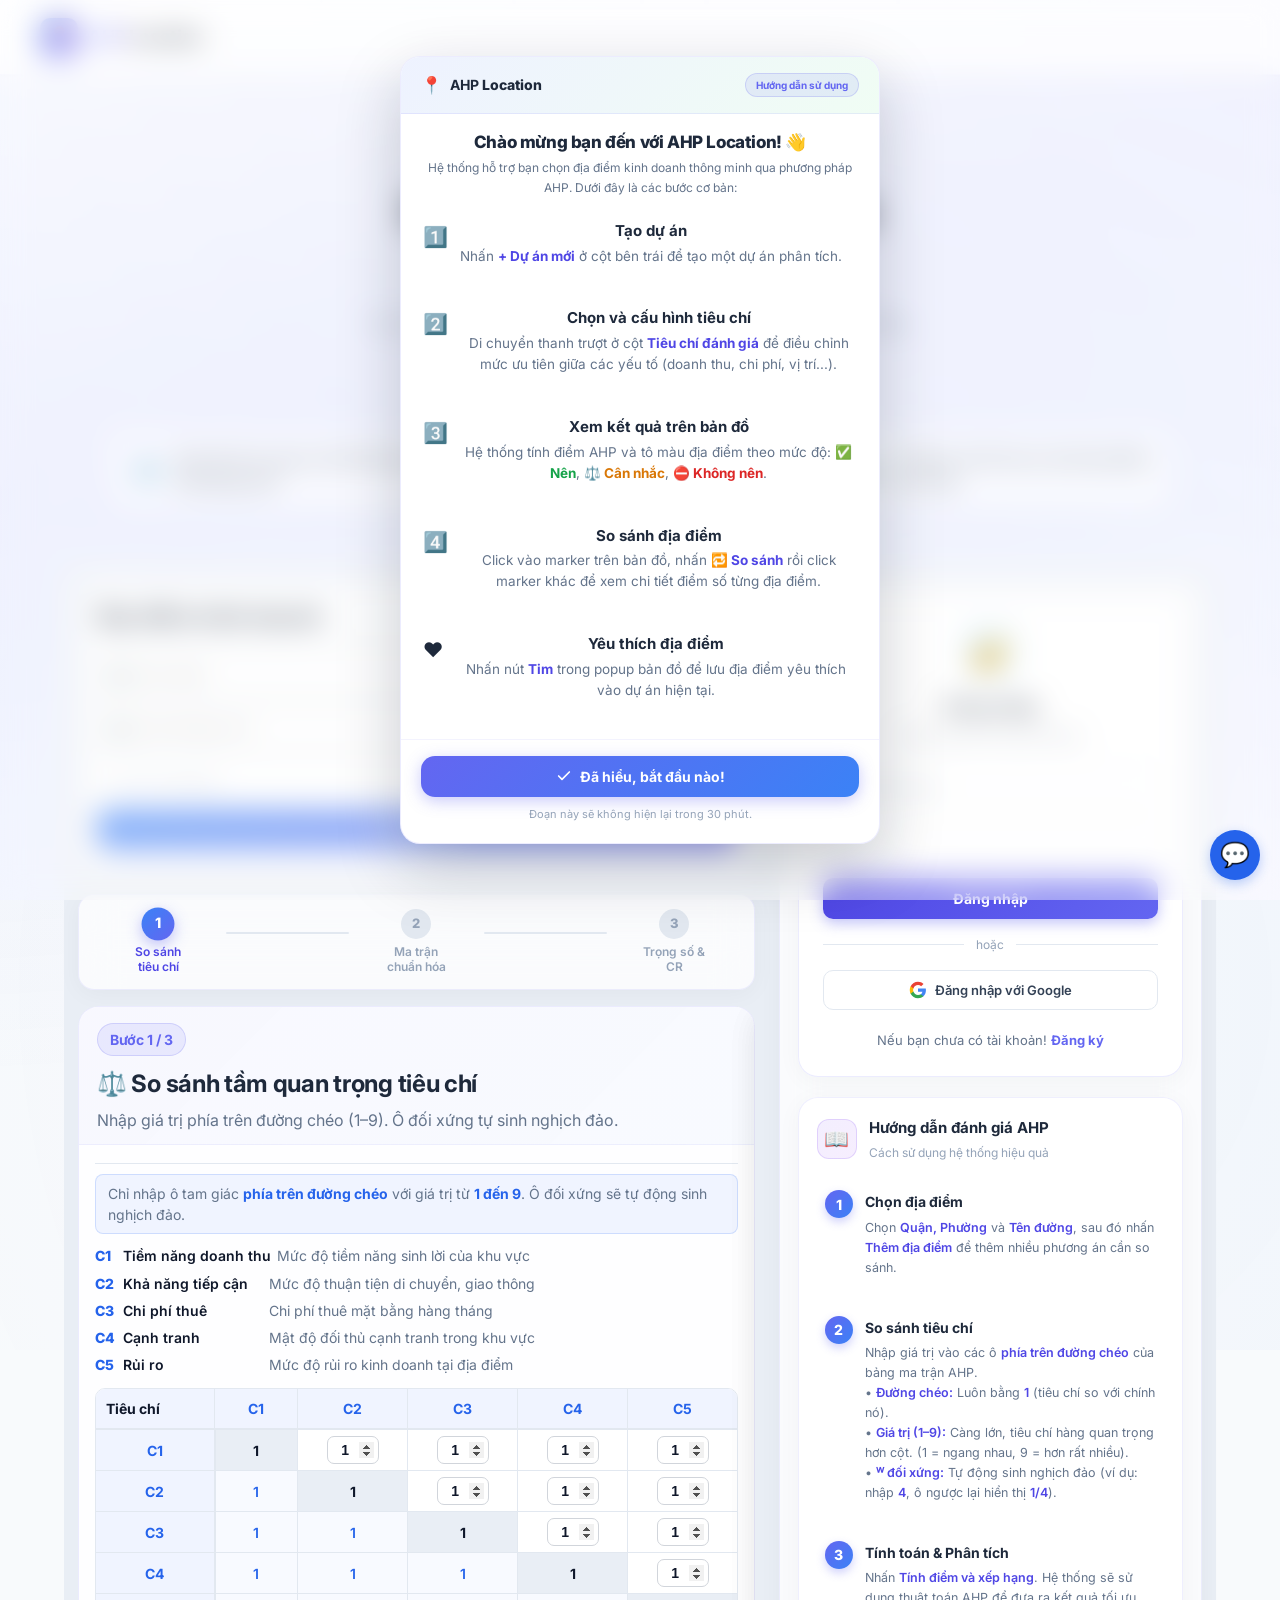
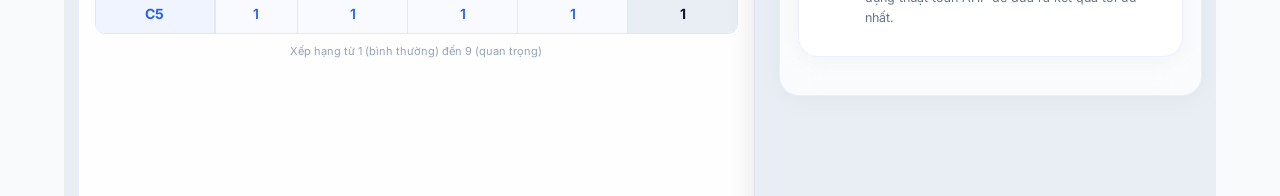
==== commit 6cd71bad: "1050" ====
--- a/index.html
+++ b/index.html
@@ -1622,6 +1622,9 @@
       font-weight: 700;
       color: #6366f1;
     }
+    
+    #authModalOverlay { display: none; }
+    #authModalOverlay.active { display: block; }
   </style>
 </head>
 
@@ -1957,7 +1960,7 @@
       <div class="right">
         <div class="card">
           <!-- User Profile Icon -->
-          <div class="user-profile">
+          <div class="user-profile" id="userProfileArea" style="display: none;">
             <div class="user-icon" id="userIcon" title="Thông tin cá nhân">
               <svg width="24" height="24" viewBox="0 0 24 24" fill="none" xmlns="http://www.w3.org/2000/svg">
                 <path
@@ -1976,6 +1979,60 @@
                 <path d="M15 12H5M5 12L8 9M5 12L8 15" stroke="currentColor" stroke-width="1.5" stroke-linecap="round"
                   stroke-linejoin="round" />
               </svg>
+            </div>
+          </div>
+
+          <!-- Auth Form (Đăng nhập / Đăng ký inline) -->
+          <div id="authModalOverlay" class="active">
+            <!-- Đăng nhập -->
+            <div id="loginView" style="background: rgba(255, 255, 255, 0.95); border: 1px solid rgba(99, 102, 241, 0.12); border-radius: 20px; padding: 24px; box-shadow: 0 4px 24px rgba(0, 0, 0, 0.04);">
+              <div style="text-align: center; margin-bottom: 20px;">
+                <div style="font-size: 32px; margin-bottom: 12px; display: inline-flex; align-items: center; justify-content: center; width: 56px; height: 56px; background: #e0f2fe; border-radius: 16px;">🔐</div>
+                <div style="font-size: 18px; font-weight: 800; color: #1e293b;">Đăng nhập</div>
+                <div style="font-size: 12px; font-weight: normal; color: #64748b; margin-top: 4px;">Đăng nhập để sử dụng hệ thống</div>
+              </div>
+              <input type="email" class="modal-input" id="loginEmail" placeholder="Email đăng nhập" style="padding: 12px; font-size: 13px; margin-bottom: 12px; border-radius: 10px;" />
+              <input type="password" class="modal-input" id="loginPassword" placeholder="•••••••••" style="padding: 12px; font-size: 13px; margin-bottom: 16px; border-radius: 10px;" />
+              <button class="btn-confirm" id="loginBtn" style="width: 100%; padding: 12px; font-size: 14px; border-radius: 10px; background: linear-gradient(135deg, #4f46e5, #6366f1); box-shadow: 0 4px 14px rgba(99, 102, 241, 0.4);">Đăng nhập</button>
+              
+              <div style="display: flex; align-items: center; margin: 16px 0; color: #94a3b8; font-size: 12px;">
+                <div style="flex: 1; height: 1px; background: #e2e8f0;"></div>
+                <div style="padding: 0 12px;">hoặc</div>
+                <div style="flex: 1; height: 1px; background: #e2e8f0;"></div>
+              </div>
+              
+              <button class="btn btn-outline" id="googleLoginBtn" style="width: 100%; display: flex; align-items: center; justify-content: center; gap: 8px; padding: 10px; font-size: 13px; border-radius: 10px; font-weight: 600; color: #334155; border: 1.5px solid #e2e8f0;">
+                <svg width="18" height="18" viewBox="0 0 24 24" fill="none" xmlns="http://www.w3.org/2000/svg">
+                  <path d="M22.56 12.25c0-.78-.07-1.53-.2-2.25H12v4.26h5.92c-.26 1.37-1.04 2.53-2.21 3.31v2.77h3.57c2.08-1.92 3.28-4.74 3.28-8.09z" fill="#4285F4"/>
+                  <path d="M12 23c2.97 0 5.46-.98 7.28-2.66l-3.57-2.77c-.98.66-2.23 1.06-3.71 1.06-2.86 0-5.29-1.93-6.16-4.53H2.18v2.84C3.99 20.53 7.7 23 12 23z" fill="#34A853"/>
+                  <path d="M5.84 14.09c-.22-.66-.35-1.36-.35-2.09s.13-1.43.35-2.09V7.07H2.18C1.43 8.55 1 10.22 1 12s.43 3.45 1.18 4.93l2.85-2.22.81-.62z" fill="#FBBC05"/>
+                  <path d="M12 5.38c1.62 0 3.06.56 4.21 1.64l3.15-3.15C17.45 2.09 14.97 1 12 1 7.7 1 3.99 3.47 2.18 7.07l3.66 2.84c.87-2.6 3.3-4.53 6.16-4.53z" fill="#EA4335"/>
+                </svg>
+                Đăng nhập với Google
+              </button>
+              
+              <div style="text-align: center; margin-top: 20px; font-size: 13px; color: #64748b;">
+                Nếu bạn chưa có tài khoản! <span id="showRegisterBtn" style="color: #6366f1; font-weight: 700; cursor: pointer;">Đăng ký</span>
+              </div>
+            </div>
+
+            <!-- Đăng ký -->
+            <div id="registerView" style="display: none; background: rgba(255, 255, 255, 0.95); border: 1px solid rgba(99, 102, 241, 0.12); border-radius: 20px; padding: 24px; box-shadow: 0 4px 24px rgba(0, 0, 0, 0.04);">
+              <div style="text-align: center; margin-bottom: 20px;">
+                <div style="font-size: 32px; margin-bottom: 12px; display: inline-flex; align-items: center; justify-content: center; width: 56px; height: 56px; background: #e0f2fe; border-radius: 16px;">📝</div>
+                <div style="font-size: 18px; font-weight: 800; color: #1e293b;">Đăng ký</div>
+                <div style="font-size: 12px; font-weight: normal; color: #64748b; margin-top: 4px;">Tạo tài khoản mới</div>
+              </div>
+              <input type="text" class="modal-input" id="registerFullname" placeholder="Họ và tên" style="padding: 12px; font-size: 13px; margin-bottom: 12px; border-radius: 10px;" />
+              <input type="email" class="modal-input" id="registerEmail" placeholder="Email đăng nhập" style="padding: 12px; font-size: 13px; margin-bottom: 12px; border-radius: 10px;" />
+              <input type="text" class="modal-input" id="registerPhone" placeholder="Số điện thoại" style="padding: 12px; font-size: 13px; margin-bottom: 12px; border-radius: 10px;" />
+              <input type="password" class="modal-input" id="registerPassword" placeholder="Mật khẩu" style="padding: 12px; font-size: 13px; margin-bottom: 12px; border-radius: 10px;" />
+              <input type="password" class="modal-input" id="registerPasswordConfirm" placeholder="Xác nhận mật khẩu" style="padding: 12px; font-size: 13px; margin-bottom: 16px; border-radius: 10px;" />
+              <button class="btn-confirm" id="registerBtn" style="width: 100%; padding: 12px; font-size: 14px; border-radius: 10px; background: linear-gradient(135deg, #4f46e5, #6366f1); box-shadow: 0 4px 14px rgba(99, 102, 241, 0.4);">Đăng ký</button>
+              
+              <div style="text-align: center; margin-top: 20px; font-size: 13px; color: #64748b;">
+                Đã có tài khoản? <span id="showLoginBtn" style="color: #6366f1; font-weight: 700; cursor: pointer;">Đăng nhập</span>
+              </div>
             </div>
           </div>
 
@@ -2090,6 +2147,7 @@
       </button>
     </div>
   </div>
+
   <script src="js/api.js"></script>
   <script src="js/dashboard.js" defer></script>
   <script src="js/chatbot.js"></script>
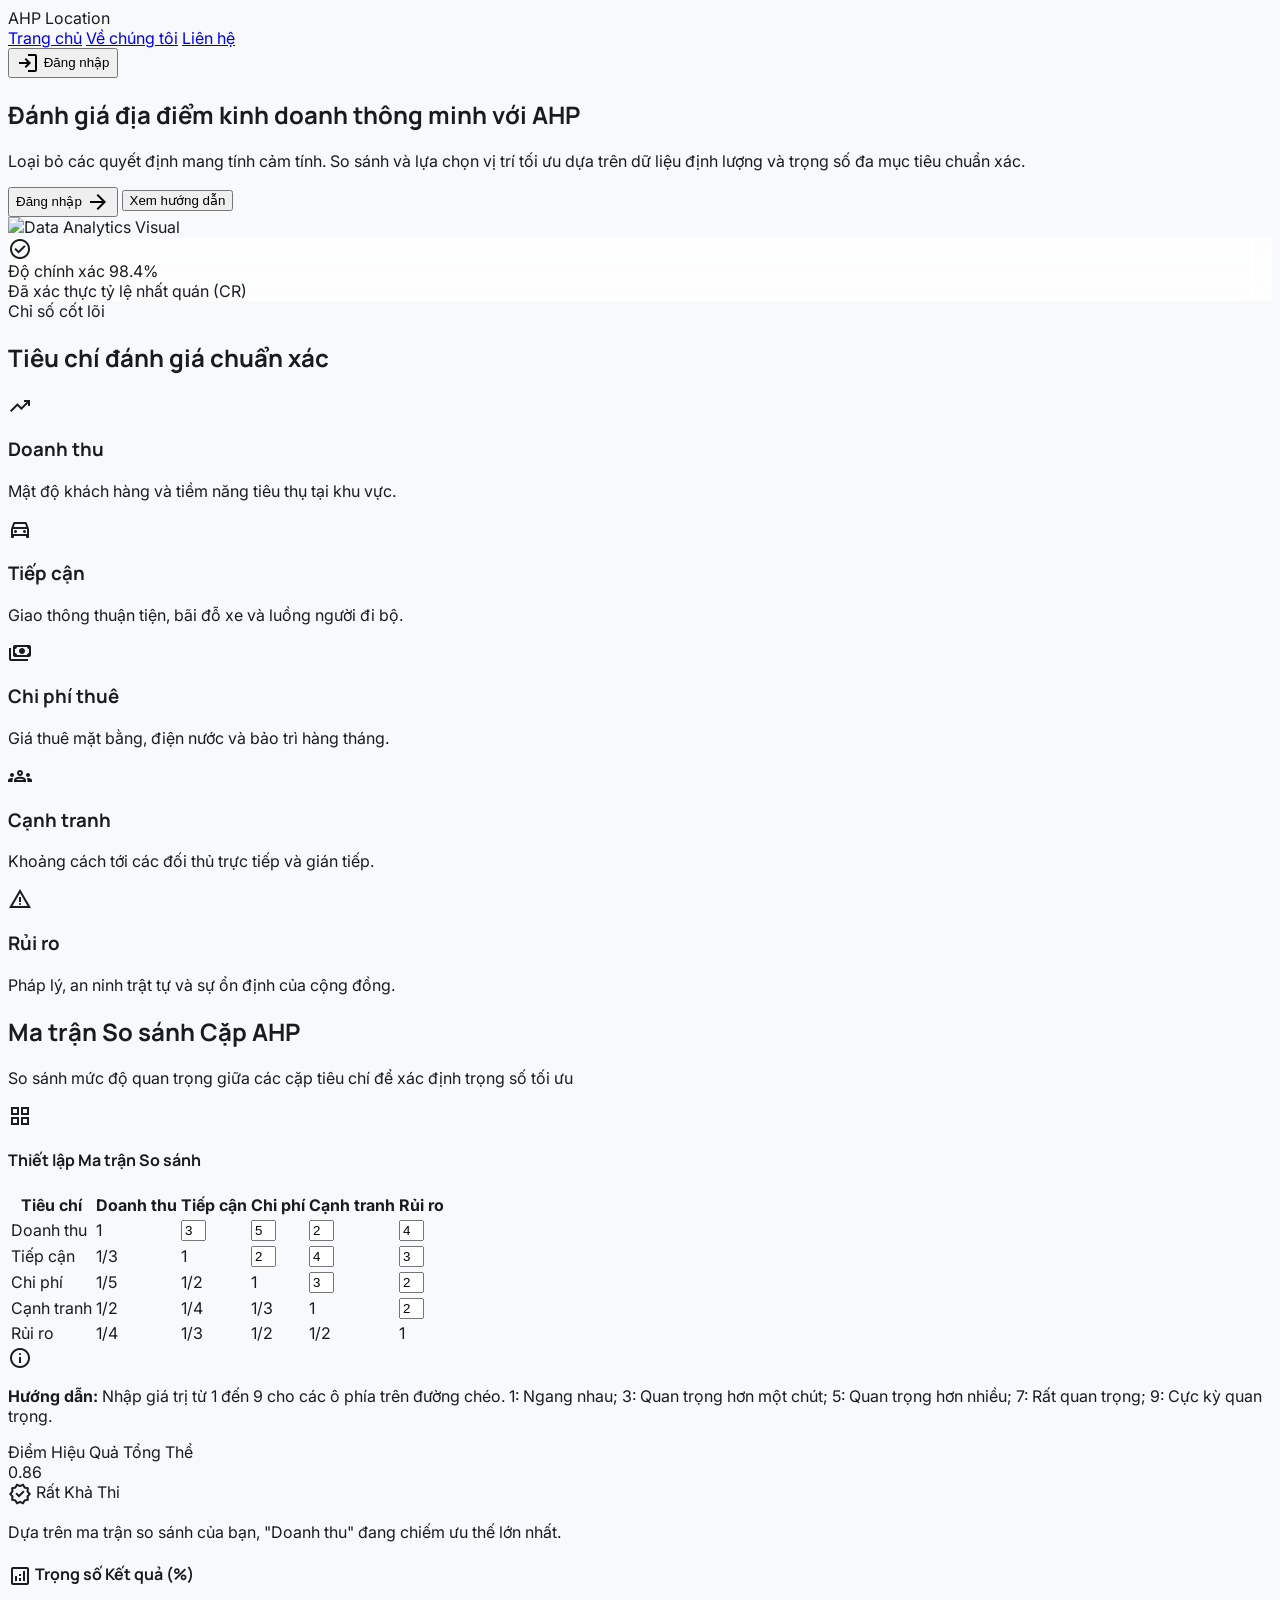
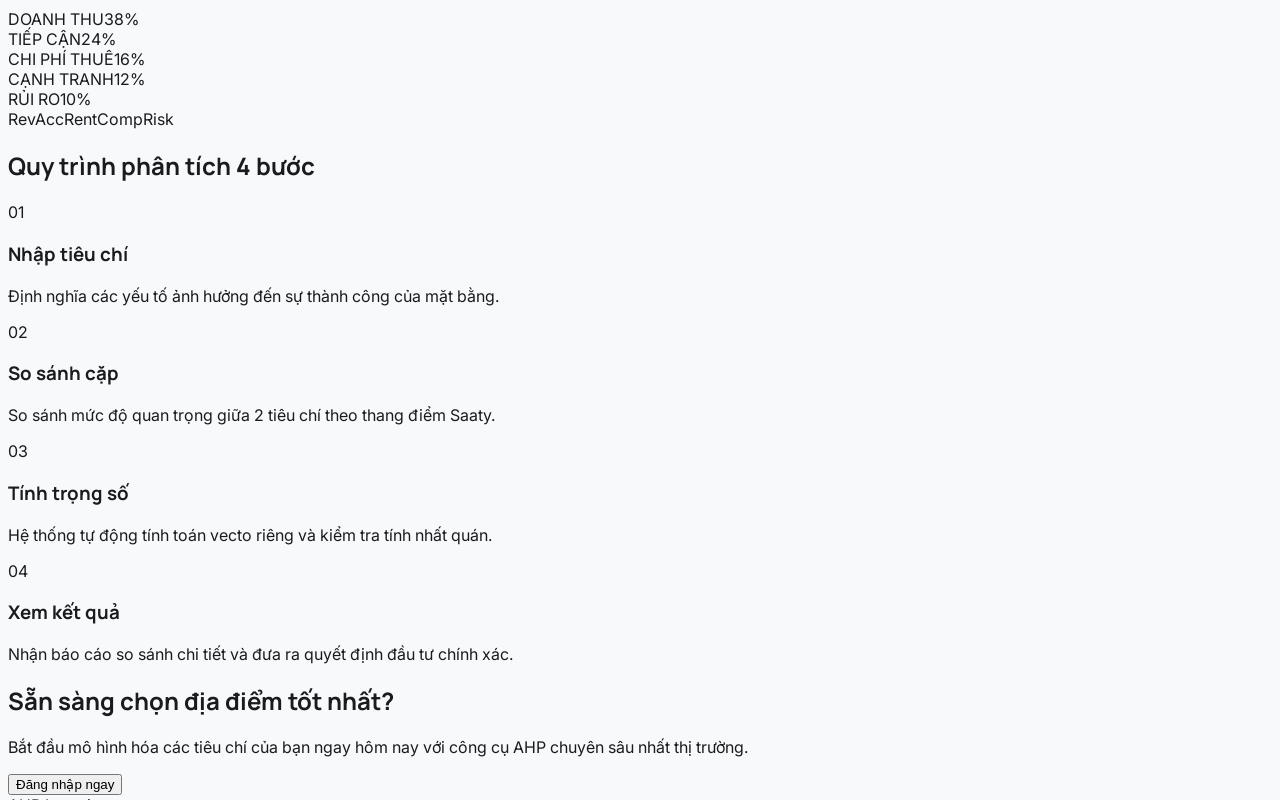
==== commit 27a4122d: "1211" ====
--- a/index.html
+++ b/index.html
@@ -1622,9 +1622,6 @@
       font-weight: 700;
       color: #6366f1;
     }
-    
-    #authModalOverlay { display: none; }
-    #authModalOverlay.active { display: block; }
   </style>
 </head>
 
@@ -1982,60 +1979,6 @@
             </div>
           </div>
 
-          <!-- Auth Form (Đăng nhập / Đăng ký inline) -->
-          <div id="authModalOverlay" class="active">
-            <!-- Đăng nhập -->
-            <div id="loginView" style="background: rgba(255, 255, 255, 0.95); border: 1px solid rgba(99, 102, 241, 0.12); border-radius: 20px; padding: 24px; box-shadow: 0 4px 24px rgba(0, 0, 0, 0.04);">
-              <div style="text-align: center; margin-bottom: 20px;">
-                <div style="font-size: 32px; margin-bottom: 12px; display: inline-flex; align-items: center; justify-content: center; width: 56px; height: 56px; background: #e0f2fe; border-radius: 16px;">🔐</div>
-                <div style="font-size: 18px; font-weight: 800; color: #1e293b;">Đăng nhập</div>
-                <div style="font-size: 12px; font-weight: normal; color: #64748b; margin-top: 4px;">Đăng nhập để sử dụng hệ thống</div>
-              </div>
-              <input type="email" class="modal-input" id="loginEmail" placeholder="Email đăng nhập" style="padding: 12px; font-size: 13px; margin-bottom: 12px; border-radius: 10px;" />
-              <input type="password" class="modal-input" id="loginPassword" placeholder="•••••••••" style="padding: 12px; font-size: 13px; margin-bottom: 16px; border-radius: 10px;" />
-              <button class="btn-confirm" id="loginBtn" style="width: 100%; padding: 12px; font-size: 14px; border-radius: 10px; background: linear-gradient(135deg, #4f46e5, #6366f1); box-shadow: 0 4px 14px rgba(99, 102, 241, 0.4);">Đăng nhập</button>
-              
-              <div style="display: flex; align-items: center; margin: 16px 0; color: #94a3b8; font-size: 12px;">
-                <div style="flex: 1; height: 1px; background: #e2e8f0;"></div>
-                <div style="padding: 0 12px;">hoặc</div>
-                <div style="flex: 1; height: 1px; background: #e2e8f0;"></div>
-              </div>
-              
-              <button class="btn btn-outline" id="googleLoginBtn" style="width: 100%; display: flex; align-items: center; justify-content: center; gap: 8px; padding: 10px; font-size: 13px; border-radius: 10px; font-weight: 600; color: #334155; border: 1.5px solid #e2e8f0;">
-                <svg width="18" height="18" viewBox="0 0 24 24" fill="none" xmlns="http://www.w3.org/2000/svg">
-                  <path d="M22.56 12.25c0-.78-.07-1.53-.2-2.25H12v4.26h5.92c-.26 1.37-1.04 2.53-2.21 3.31v2.77h3.57c2.08-1.92 3.28-4.74 3.28-8.09z" fill="#4285F4"/>
-                  <path d="M12 23c2.97 0 5.46-.98 7.28-2.66l-3.57-2.77c-.98.66-2.23 1.06-3.71 1.06-2.86 0-5.29-1.93-6.16-4.53H2.18v2.84C3.99 20.53 7.7 23 12 23z" fill="#34A853"/>
-                  <path d="M5.84 14.09c-.22-.66-.35-1.36-.35-2.09s.13-1.43.35-2.09V7.07H2.18C1.43 8.55 1 10.22 1 12s.43 3.45 1.18 4.93l2.85-2.22.81-.62z" fill="#FBBC05"/>
-                  <path d="M12 5.38c1.62 0 3.06.56 4.21 1.64l3.15-3.15C17.45 2.09 14.97 1 12 1 7.7 1 3.99 3.47 2.18 7.07l3.66 2.84c.87-2.6 3.3-4.53 6.16-4.53z" fill="#EA4335"/>
-                </svg>
-                Đăng nhập với Google
-              </button>
-              
-              <div style="text-align: center; margin-top: 20px; font-size: 13px; color: #64748b;">
-                Nếu bạn chưa có tài khoản! <span id="showRegisterBtn" style="color: #6366f1; font-weight: 700; cursor: pointer;">Đăng ký</span>
-              </div>
-            </div>
-
-            <!-- Đăng ký -->
-            <div id="registerView" style="display: none; background: rgba(255, 255, 255, 0.95); border: 1px solid rgba(99, 102, 241, 0.12); border-radius: 20px; padding: 24px; box-shadow: 0 4px 24px rgba(0, 0, 0, 0.04);">
-              <div style="text-align: center; margin-bottom: 20px;">
-                <div style="font-size: 32px; margin-bottom: 12px; display: inline-flex; align-items: center; justify-content: center; width: 56px; height: 56px; background: #e0f2fe; border-radius: 16px;">📝</div>
-                <div style="font-size: 18px; font-weight: 800; color: #1e293b;">Đăng ký</div>
-                <div style="font-size: 12px; font-weight: normal; color: #64748b; margin-top: 4px;">Tạo tài khoản mới</div>
-              </div>
-              <input type="text" class="modal-input" id="registerFullname" placeholder="Họ và tên" style="padding: 12px; font-size: 13px; margin-bottom: 12px; border-radius: 10px;" />
-              <input type="email" class="modal-input" id="registerEmail" placeholder="Email đăng nhập" style="padding: 12px; font-size: 13px; margin-bottom: 12px; border-radius: 10px;" />
-              <input type="text" class="modal-input" id="registerPhone" placeholder="Số điện thoại" style="padding: 12px; font-size: 13px; margin-bottom: 12px; border-radius: 10px;" />
-              <input type="password" class="modal-input" id="registerPassword" placeholder="Mật khẩu" style="padding: 12px; font-size: 13px; margin-bottom: 12px; border-radius: 10px;" />
-              <input type="password" class="modal-input" id="registerPasswordConfirm" placeholder="Xác nhận mật khẩu" style="padding: 12px; font-size: 13px; margin-bottom: 16px; border-radius: 10px;" />
-              <button class="btn-confirm" id="registerBtn" style="width: 100%; padding: 12px; font-size: 14px; border-radius: 10px; background: linear-gradient(135deg, #4f46e5, #6366f1); box-shadow: 0 4px 14px rgba(99, 102, 241, 0.4);">Đăng ký</button>
-              
-              <div style="text-align: center; margin-top: 20px; font-size: 13px; color: #64748b;">
-                Đã có tài khoản? <span id="showLoginBtn" style="color: #6366f1; font-weight: 700; cursor: pointer;">Đăng nhập</span>
-              </div>
-            </div>
-          </div>
-
           <!-- AHP Guide Card -->
           <div class="card" style="margin-top: 20px;">
             <div style="display:flex; align-items:center; gap:12px; margin-bottom:18px;">
@@ -2148,6 +2091,7 @@
     </div>
   </div>
 
+
   <script src="js/api.js"></script>
   <script src="js/dashboard.js" defer></script>
   <script src="js/chatbot.js"></script>
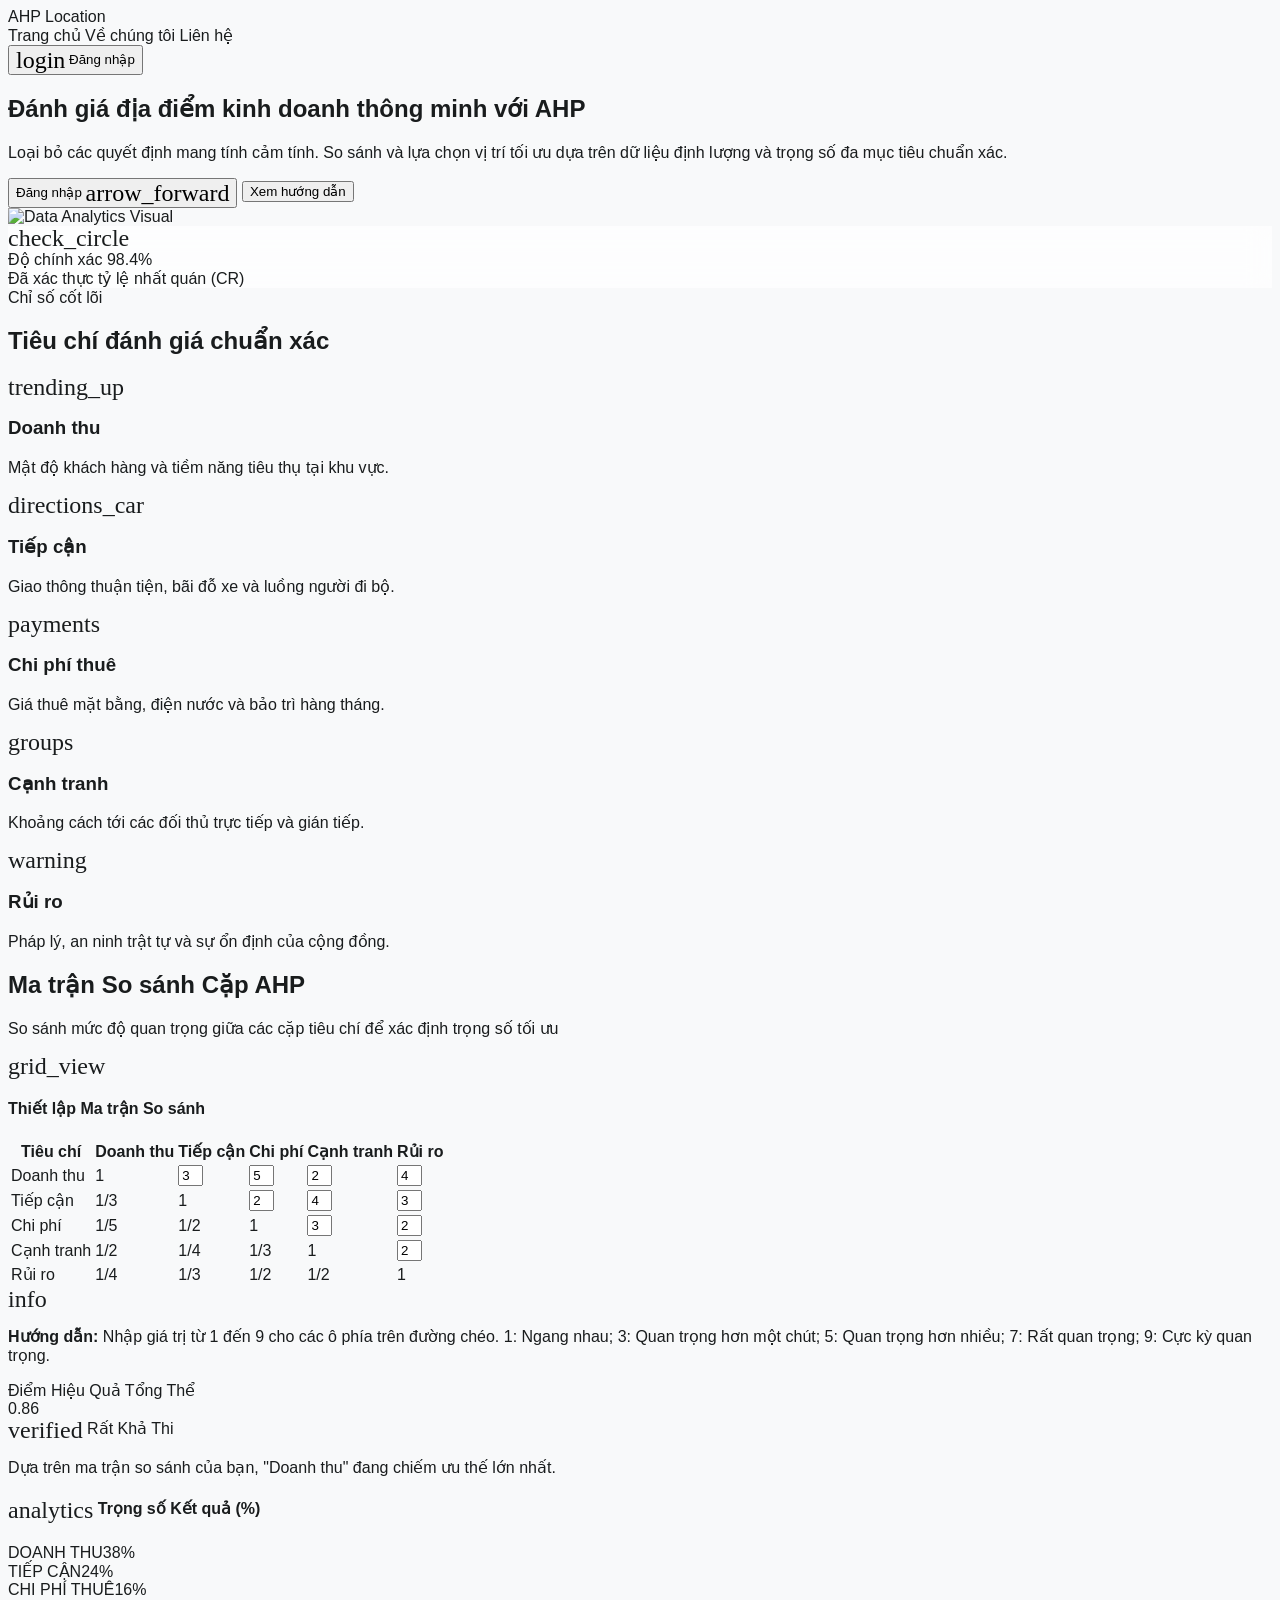
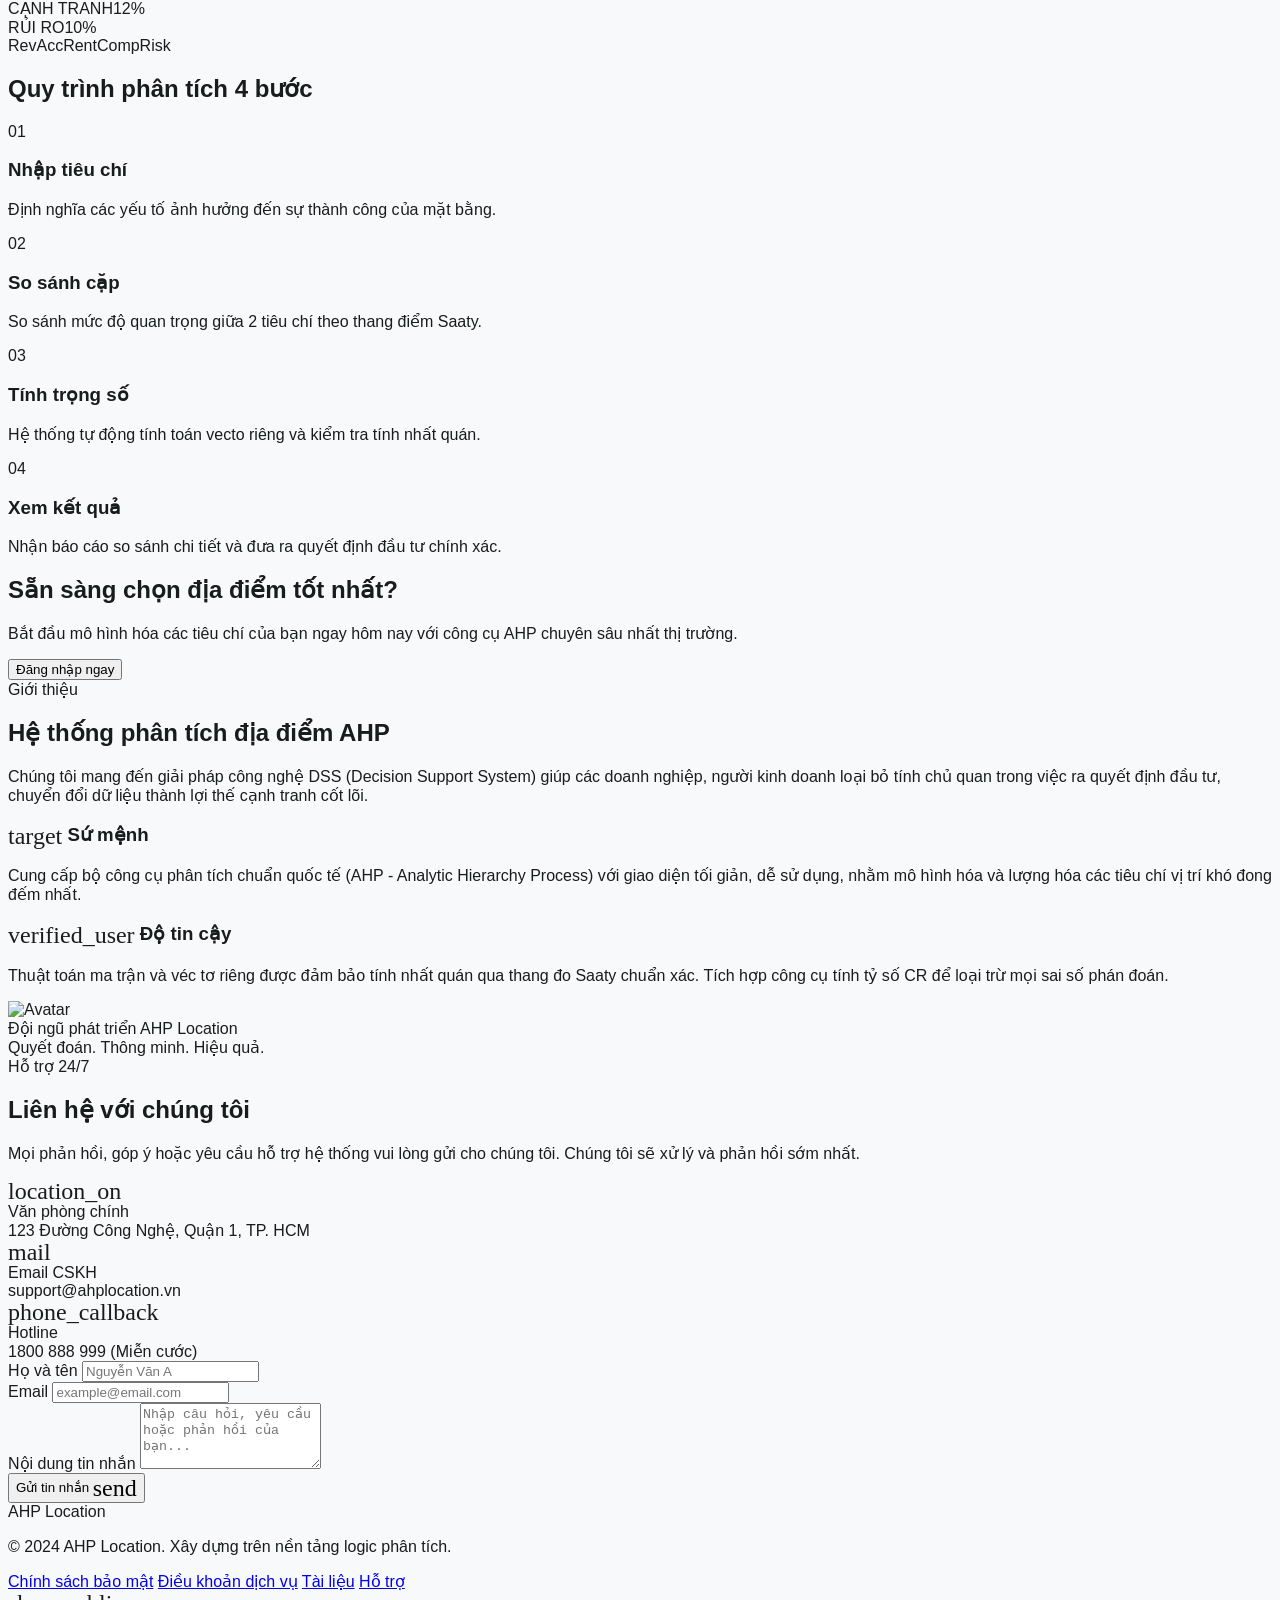
==== commit 488a613b: "1234" ====
--- a/index.html
+++ b/index.html
@@ -1979,53 +1979,19 @@
             </div>
           </div>
 
-          <!-- AHP Guide Card -->
-          <div class="card" style="margin-top: 20px;">
+          <!-- Favorite Projects Card -->
+          <div class="card" id="favoriteProjectsCard" style="display: none; margin-top: 20px;">
             <div style="display:flex; align-items:center; gap:12px; margin-bottom:18px;">
-              <div
-                style="width:40px;height:40px;border-radius:12px;background:linear-gradient(135deg,rgba(139,92,246,0.1),rgba(168,85,247,0.1));border:1px solid rgba(139,92,246,0.2);display:flex;align-items:center;justify-content:center;font-size:20px;">
-                📖</div>
+              <div style="width:40px;height:40px;border-radius:12px;background:linear-gradient(135deg,rgba(244,63,94,0.1),rgba(225,29,72,0.1));border:1px solid rgba(244,63,94,0.2);display:flex;align-items:center;justify-content:center;font-size:20px; color: #e11d48;">
+                <svg width="24" height="24" fill="currentColor" viewBox="0 0 24 24"><path d="M12 21.35l-1.45-1.32C5.4 15.36 2 12.28 2 8.5 2 5.42 4.42 3 7.5 3c1.74 0 3.41.81 4.5 2.09C13.09 3.81 14.76 3 16.5 3 19.58 3 22 5.42 22 8.5c0 3.78-3.4 6.86-8.55 11.54L12 21.35z"/></svg>
+              </div>
               <div>
-                <div style="font-weight:700;font-size:15px;color:#1e293b;">Hướng dẫn đánh giá AHP</div>
-                <div style="font-size:12px;color:#94a3b8;margin-top:2px;">Cách sử dụng hệ thống hiệu quả</div>
+                <div style="font-weight:700;font-size:15px;color:#1e293b;">Dự án yêu thích</div>
+                <div style="font-size:12px;color:#94a3b8;margin-top:2px;">Các dự án phân tích đã lưu</div>
               </div>
             </div>
-
-            <div class="guide-step">
-              <div class="step-number">1</div>
-              <div class="step-content">
-                <div class="step-title">Chọn địa điểm</div>
-                <div class="step-text">Chọn <span class="guide-accent">Quận, Phường</span> và <span
-                    class="guide-accent">Tên
-                    đường</span>, sau đó nhấn <span class="guide-accent">Thêm địa điểm</span>
-                  để thêm nhiều phương án cần so sánh.</div>
-              </div>
-            </div>
-
-            <div class="guide-step">
-              <div class="step-number">2</div>
-              <div class="step-content">
-                <div class="step-title">So sánh tiêu chí</div>
-                <div class="step-text">
-                  Nhập giá trị vào các ô <span class="guide-accent">phía trên đường chéo</span> của bảng ma trận
-                  AHP.<br>
-                  • <span class="guide-accent">Đường chéo:</span> Luôn bằng <span class="guide-accent">1</span> (tiêu
-                  chí so với chính nó).<br>
-                  • <span class="guide-accent">Giá trị (1–9):</span> Càng lớn, tiêu chí hàng quan trọng hơn cột. (1 =
-                  ngang nhau, 9 = hơn rất nhiều).<br>
-                  • <span class="guide-accent">ᵂ đối xứng:</span> Tự động sinh nghịch đảo (ví dụ: nhập <span
-                    class="guide-accent">4</span>, ô ngược lại hiển thị <span class="guide-accent">1/4</span>).
-                </div>
-              </div>
-            </div>
-
-            <div class="guide-step" style="margin-bottom:0">
-              <div class="step-number">3</div>
-              <div class="step-content">
-                <div class="step-title">Tính toán &amp; Phân tích</div>
-                <div class="step-text">Nhấn <span class="guide-accent">Tính điểm và xếp hạng</span>. Hệ thống sẽ sử dụng
-                  thuật toán AHP để đưa ra kết quả tối ưu nhất.</div>
-              </div>
+            <div id="favoriteProjectsList" style="display: flex; flex-direction: column; gap: 8px;">
+              <div class="ahp-loading" style="font-size: 13px; padding: 10px;">Đang tải...</div>
             </div>
           </div>
         </div>
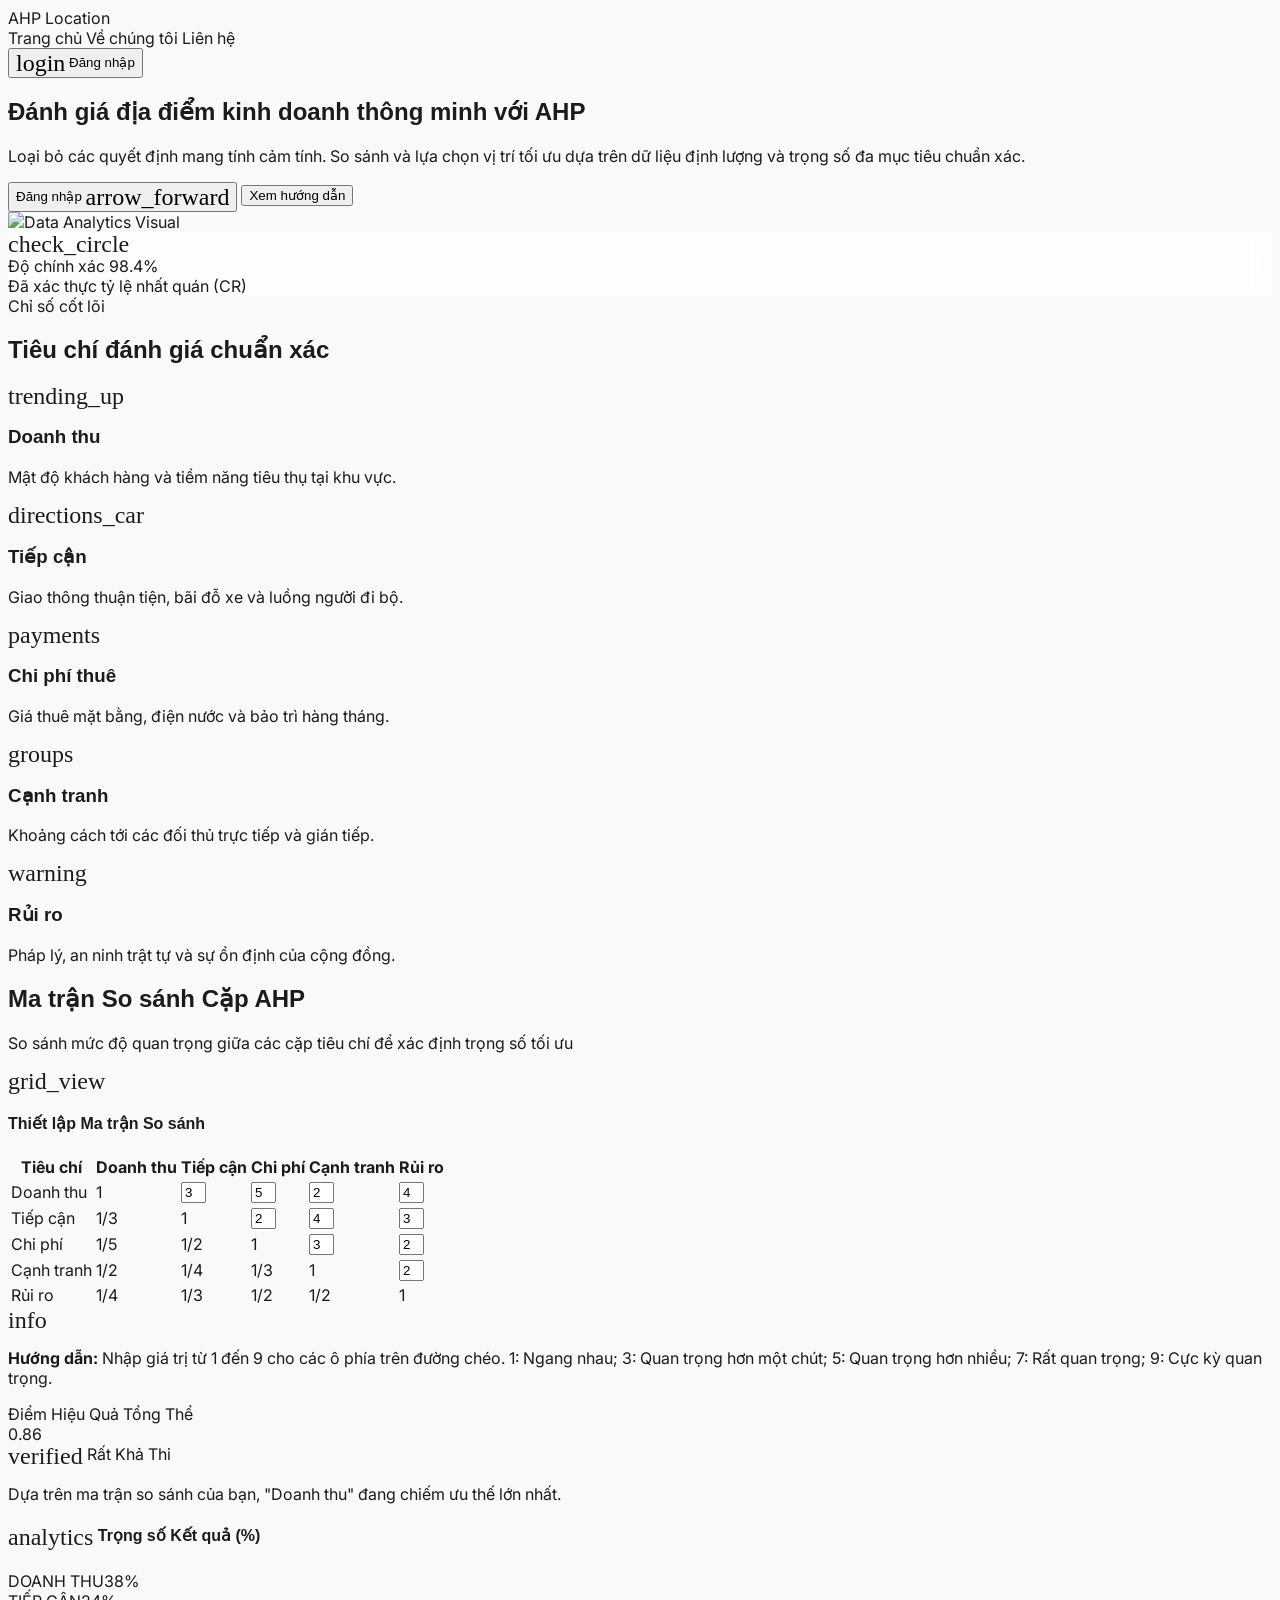
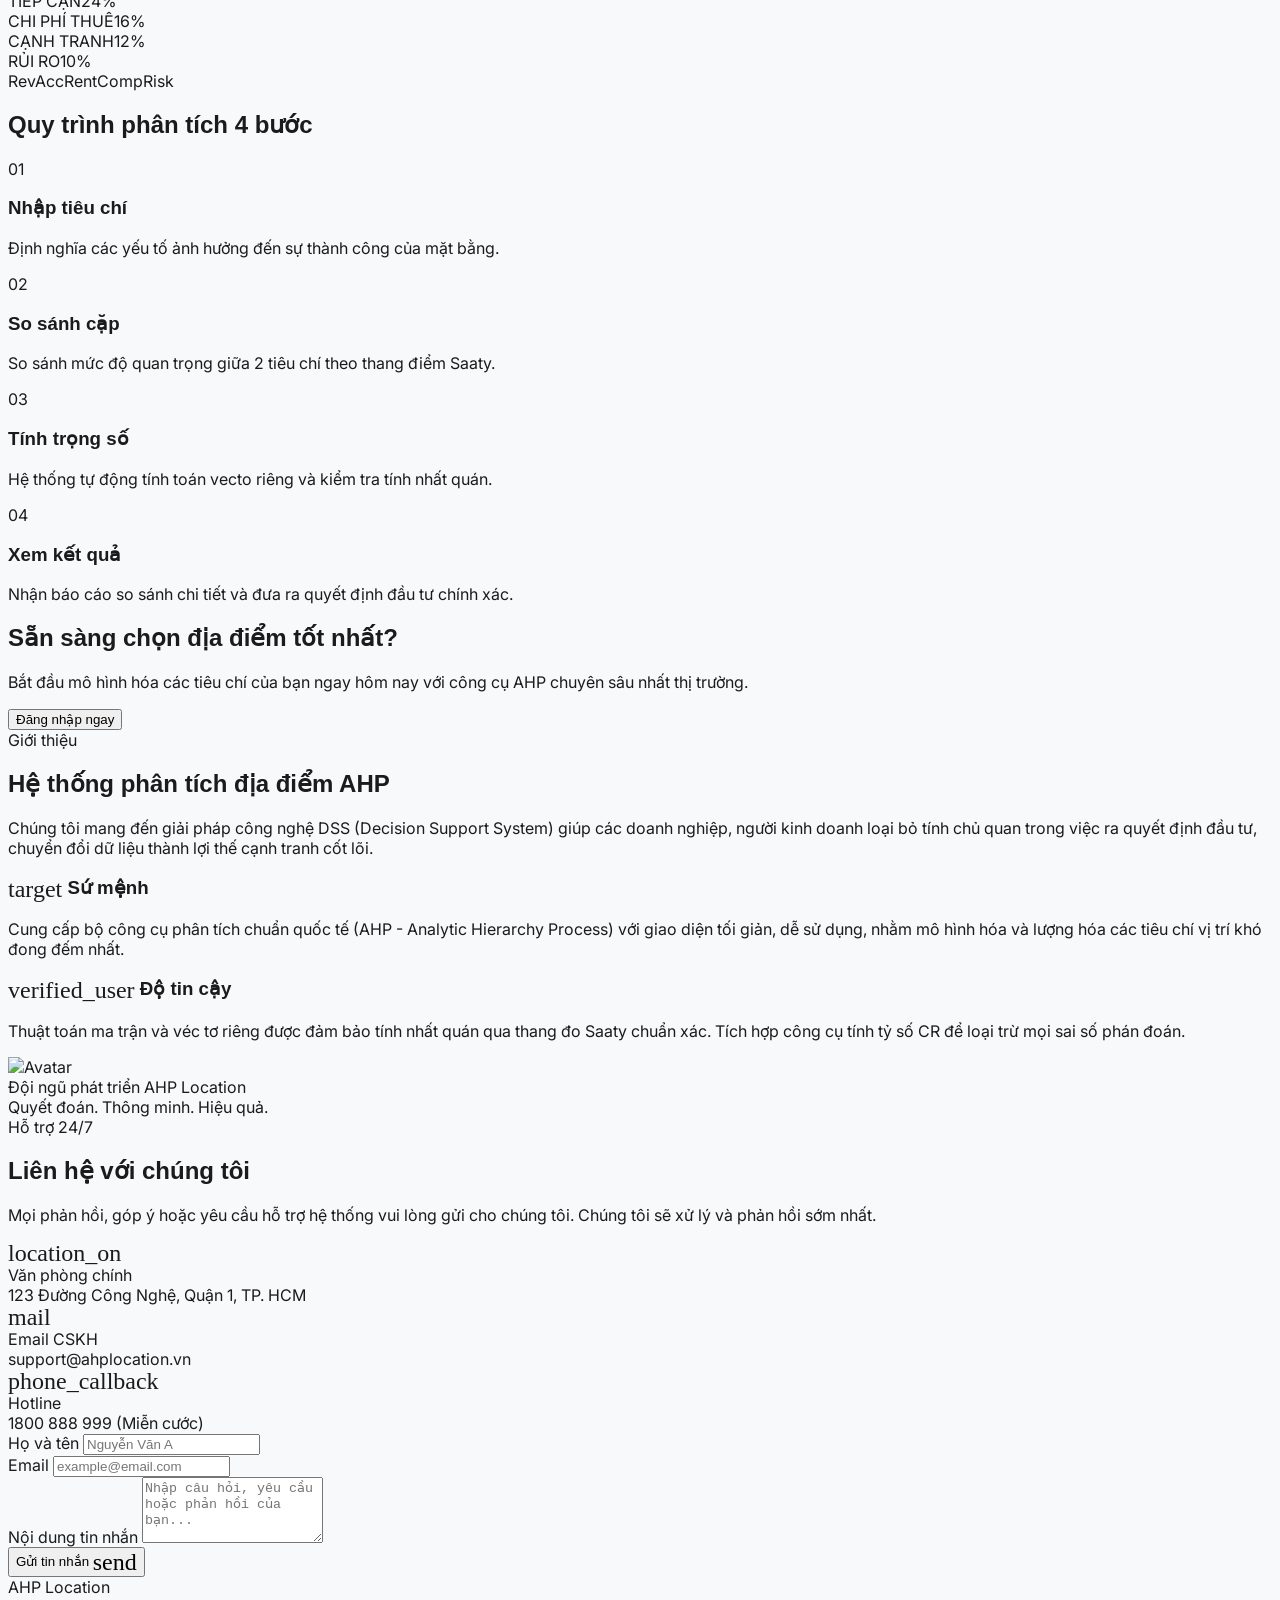
==== commit 9b04ca08: "." ====
--- a/index.html
+++ b/index.html
@@ -145,7 +145,13 @@
       font-size: var(--fs-body);
     }
 
-    /* ===== Dashboard Premium Light Styles (matching index.html) ===== */
+    /* ===== Dashboard Premium Light Styles ===== */
+    /* Color tokens synced with home.html */
+    :root {
+      --app-primary: #0057cd;
+      --app-primary-light: rgba(0, 87, 205, 0.08);
+      --app-primary-border: rgba(0, 87, 205, 0.18);
+    }
 
     *,
     *::before,
@@ -158,7 +164,7 @@
       margin: 0;
       padding: 0;
       min-height: 100vh;
-      background: linear-gradient(160deg, #f8faff 0%, #eef2ff 40%, #f0f4ff 70%, #faf8ff 100%);
+      background: linear-gradient(160deg, #f8faff 0%, #eef5ff 40%, #f0f6ff 70%, #faf8ff 100%);
       position: relative;
       overflow-x: hidden;
       color: #1e293b;
@@ -173,9 +179,9 @@
       width: 200%;
       height: 200%;
       background:
-        radial-gradient(ellipse at 20% 50%, rgba(99, 102, 241, 0.07) 0%, transparent 50%),
-        radial-gradient(ellipse at 80% 20%, rgba(139, 92, 246, 0.06) 0%, transparent 50%),
-        radial-gradient(ellipse at 60% 80%, rgba(59, 130, 246, 0.05) 0%, transparent 50%);
+        radial-gradient(ellipse at 20% 50%, rgba(0, 87, 205, 0.06) 0%, transparent 50%),
+        radial-gradient(ellipse at 80% 20%, rgba(13, 110, 253, 0.05) 0%, transparent 50%),
+        radial-gradient(ellipse at 60% 80%, rgba(0, 150, 255, 0.04) 0%, transparent 50%);
       animation: meshFloat 20s ease-in-out infinite;
       pointer-events: none;
       z-index: 0;
@@ -227,7 +233,7 @@
     .card {
       background: rgba(255, 255, 255, 0.78);
       backdrop-filter: blur(20px);
-      border: 1px solid rgba(99, 102, 241, 0.1);
+      border: 1px solid rgba(0, 87, 205, 0.1);
       border-radius: 20px;
       padding: 24px;
       margin-bottom: 20px;
@@ -236,8 +242,8 @@
     }
 
     .card:hover {
-      border-color: rgba(99, 102, 241, 0.18);
-      box-shadow: 0 12px 40px rgba(99, 102, 241, 0.08);
+      border-color: rgba(0, 87, 205, 0.18);
+      box-shadow: 0 12px 40px rgba(0, 87, 205, 0.08);
       transform: translateY(-2px);
     }
 
@@ -273,8 +279,8 @@
 
     .field:focus,
     .modal-input:focus {
-      border-color: #6366f1;
-      box-shadow: 0 0 0 3px rgba(99, 102, 241, 0.1);
+      border-color: #0057cd;
+      box-shadow: 0 0 0 3px rgba(0, 87, 205, 0.12);
     }
 
     /* ── Select wrap ───────────────────────────── */
@@ -312,8 +318,8 @@
     }
 
     .select-wrap select:focus {
-      border-color: #6366f1;
-      box-shadow: 0 0 0 3px rgba(99, 102, 241, 0.1);
+      border-color: #0057cd;
+      box-shadow: 0 0 0 3px rgba(0, 87, 205, 0.12);
     }
 
     .stack {
@@ -333,21 +339,21 @@
       padding: 12px 22px;
       border: none;
       border-radius: 12px;
-      background: linear-gradient(135deg, #3b82f6, #6366f1);
+      background: linear-gradient(135deg, #0057cd, #0d6efd);
       color: #fff;
       font-family: 'Inter', sans-serif;
       font-weight: 700;
       font-size: 13px;
       cursor: pointer;
       transition: all 0.25s ease;
-      box-shadow: 0 4px 14px rgba(99, 102, 241, 0.25);
+      box-shadow: 0 4px 14px rgba(0, 87, 205, 0.25);
     }
 
     .btn:hover,
     .btn-confirm:hover,
     .btn-search:hover {
       transform: translateY(-1px);
-      box-shadow: 0 6px 20px rgba(99, 102, 241, 0.35);
+      box-shadow: 0 6px 20px rgba(0, 87, 205, 0.35);
       filter: brightness(1.05);
     }
 
@@ -406,7 +412,7 @@
     .c-score {
       font-size: 14px;
       font-weight: 800;
-      color: #6366f1;
+      color: #0057cd;
       min-width: 24px;
       text-align: center;
     }
@@ -437,9 +443,9 @@
       width: 38px;
       height: 38px;
       border-radius: 10px;
-      background: rgba(99, 102, 241, 0.08);
-      border: 1px solid rgba(99, 102, 241, 0.15);
-      color: #6366f1;
+      background: rgba(0, 87, 205, 0.08);
+      border: 1px solid rgba(0, 87, 205, 0.15);
+      color: #0057cd;
       display: flex;
       align-items: center;
       justify-content: center;
@@ -448,8 +454,8 @@
     }
 
     .user-icon:hover {
-      background: rgba(99, 102, 241, 0.14);
-      border-color: rgba(99, 102, 241, 0.3);
+      background: rgba(0, 87, 205, 0.14);
+      border-color: rgba(0, 87, 205, 0.3);
       transform: translateY(-1px);
     }
 
@@ -485,8 +491,8 @@
     }
 
     .search-input:focus {
-      border-color: #6366f1;
-      box-shadow: 0 0 0 3px rgba(99, 102, 241, 0.1);
+      border-color: #0057cd;
+      box-shadow: 0 0 0 3px rgba(0, 87, 205, 0.12);
     }
 
     .btn-search {
@@ -506,8 +512,8 @@
     .project-item {
       padding: 10px 14px;
       border-radius: 10px;
-      background: rgba(99, 102, 241, 0.04);
-      border: 1px solid rgba(99, 102, 241, 0.08);
+      background: rgba(0, 87, 205, 0.04);
+      border: 1px solid rgba(0, 87, 205, 0.08);
       font-size: 13px;
       color: #475569;
       margin-bottom: 8px;
@@ -516,8 +522,8 @@
     }
 
     .project-item:hover {
-      background: rgba(99, 102, 241, 0.08);
-      border-color: rgba(99, 102, 241, 0.18);
+      background: rgba(0, 87, 205, 0.08);
+      border-color: rgba(0, 87, 205, 0.18);
       color: #1e293b;
       transform: translateX(2px);
     }
@@ -529,8 +535,8 @@
       justify-content: space-between;
       padding: 8px 12px;
       border-radius: 10px;
-      background: rgba(99, 102, 241, 0.04);
-      border: 1px solid rgba(99, 102, 241, 0.08);
+      background: rgba(0, 87, 205, 0.04);
+      border: 1px solid rgba(0, 87, 205, 0.08);
       font-size: 13px;
       color: #475569;
       margin-bottom: 8px;
@@ -575,7 +581,7 @@
     .modal {
       background: rgba(255, 255, 255, 0.95);
       backdrop-filter: blur(20px);
-      border: 1px solid rgba(99, 102, 241, 0.12);
+      border: 1px solid rgba(0, 87, 205, 0.12);
       border-radius: 20px;
       padding: 32px;
       width: 90%;
@@ -741,7 +747,7 @@
     .step-number {
       width: 28px;
       height: 28px;
-      background: linear-gradient(135deg, #6366f1, #3b82f6);
+      background: linear-gradient(135deg, #0057cd, #0d6efd);
       color: white;
       border-radius: 50%;
       display: flex;
@@ -750,7 +756,7 @@
       font-weight: 800;
       font-size: 14px;
       flex-shrink: 0;
-      box-shadow: 0 4px 10px rgba(99, 102, 241, 0.3);
+      box-shadow: 0 4px 10px rgba(0, 87, 205, 0.3);
     }
 
     .step-content {
@@ -771,7 +777,7 @@
     }
 
     .guide-accent {
-      color: #4f46e5;
+      color: #0057cd;
       font-weight: 600;
     }
 
@@ -779,7 +785,7 @@
       width: 100%;
       border-radius: 12px;
       margin-top: 10px;
-      border: 1px solid rgba(99, 102, 241, 0.15);
+      border: 1px solid rgba(0, 87, 205, 0.15);
       box-shadow: 0 4px 12px rgba(0, 0, 0, 0.05);
     }
 
@@ -792,9 +798,9 @@
       align-items: center;
       justify-content: space-between;
       padding: 18px 40px;
-      background: rgba(255, 255, 255, 0.8);
-      backdrop-filter: blur(12px);
-      border-bottom: 1px solid rgba(99, 102, 241, 0.08);
+      background: rgba(255, 255, 255, 0.85);
+      backdrop-filter: blur(16px);
+      border-bottom: 1px solid rgba(0, 87, 205, 0.08);
       box-shadow: 0 1px 3px rgba(0, 0, 0, 0.04);
       margin-bottom: 0;
     }
@@ -809,13 +815,13 @@
     .dash-nav .logo-icon {
       width: 38px;
       height: 38px;
-      background: linear-gradient(135deg, #3b82f6, #8b5cf6);
+      background: linear-gradient(135deg, #0057cd, #0d6efd);
       border-radius: 10px;
       display: flex;
       align-items: center;
       justify-content: center;
       font-size: 20px;
-      box-shadow: 0 4px 12px rgba(59, 130, 246, 0.25);
+      box-shadow: 0 4px 12px rgba(0, 87, 205, 0.25);
     }
 
     .dash-nav .logo-text {
@@ -827,7 +833,7 @@
     }
 
     .dash-nav .logo-text span {
-      background: linear-gradient(135deg, #3b82f6, #7c3aed);
+      background: linear-gradient(135deg, #0057cd, #0d6efd);
       -webkit-background-clip: text;
       -webkit-text-fill-color: transparent;
       background-clip: text;
@@ -838,10 +844,10 @@
       align-items: center;
       gap: 8px;
       padding: 6px 16px;
-      background: rgba(99, 102, 241, 0.08);
-      border: 1px solid rgba(99, 102, 241, 0.18);
+      background: rgba(0, 87, 205, 0.08);
+      border: 1px solid rgba(0, 87, 205, 0.18);
       border-radius: 999px;
-      color: #4f46e5;
+      color: #0057cd;
       font-size: 12px;
       font-weight: 600;
       font-family: 'Inter', sans-serif;
@@ -851,20 +857,20 @@
     .nav-badge .dot {
       width: 6px;
       height: 6px;
-      background: #6366f1;
+      background: #0057cd;
       border-radius: 50%;
-      box-shadow: 0 0 8px rgba(99, 102, 241, 0.5);
+      box-shadow: 0 0 8px rgba(0, 87, 205, 0.5);
     }
 
     @keyframes badgePulse {
 
       0%,
       100% {
-        border-color: rgba(99, 102, 241, 0.18);
+        border-color: rgba(0, 87, 205, 0.18);
       }
 
       50% {
-        border-color: rgba(99, 102, 241, 0.35);
+        border-color: rgba(0, 87, 205, 0.35);
       }
     }
 
@@ -872,7 +878,7 @@
       background: none;
       border: none;
       font-weight: 700;
-      color: #6366f1;
+      color: #0057cd;
       cursor: pointer;
       padding: 0;
       font-size: 16px;
@@ -904,7 +910,7 @@
       width: 90%;
       max-width: 800px;
       background: rgba(255, 255, 255, 0.85);
-      border: 1px solid rgba(99, 102, 241, 0.2);
+      border: 1px solid rgba(0, 87, 205, 0.2);
       border-radius: 24px;
       padding: 32px;
       box-shadow: 0 20px 50px rgba(0, 0, 0, 0.1);
@@ -922,7 +928,7 @@
       font-size: 24px;
       font-weight: 800;
       margin-bottom: 20px;
-      background: linear-gradient(135deg, #3b82f6, #7c3aed);
+      background: linear-gradient(135deg, #0057cd, #0d6efd);
       -webkit-background-clip: text;
       -webkit-text-fill-color: transparent;
       background-clip: text;
@@ -959,20 +965,20 @@
       padding: 14px 40px;
       border: none;
       border-radius: 12px;
-      background: linear-gradient(135deg, #6366f1, #3b82f6);
+      background: linear-gradient(135deg, #0057cd, #0d6efd);
       color: #fff;
       font-family: 'Inter', sans-serif;
       font-size: 16px;
       font-weight: 700;
       letter-spacing: 0.5px;
       cursor: pointer;
-      box-shadow: 0 10px 20px rgba(99, 102, 241, 0.3);
+      box-shadow: 0 10px 20px rgba(0, 87, 205, 0.3);
       transition: all 0.25s ease;
     }
 
     .btn-understood:hover {
       transform: translateY(-2px) scale(1.02);
-      box-shadow: 0 15px 30px rgba(99, 102, 241, 0.4);
+      box-shadow: 0 15px 30px rgba(0, 87, 205, 0.4);
     }
 
     /* ── Hero section ────────────────────── */
@@ -988,10 +994,10 @@
       align-items: center;
       gap: 8px;
       padding: 6px 16px;
-      background: rgba(99, 102, 241, 0.08);
-      border: 1px solid rgba(99, 102, 241, 0.18);
+      background: rgba(0, 87, 205, 0.08);
+      border: 1px solid rgba(0, 87, 205, 0.18);
       border-radius: 999px;
-      color: #4f46e5;
+      color: #0057cd;
       font-size: 16px;
       font-weight: 600;
       margin-bottom: 20px;
@@ -1002,9 +1008,9 @@
     .hero-badge .dot {
       width: 6px;
       height: 6px;
-      background: #6366f1;
+      background: #0057cd;
       border-radius: 50%;
-      box-shadow: 0 0 8px rgba(99, 102, 241, 0.5);
+      box-shadow: 0 0 8px rgba(0, 87, 205, 0.5);
     }
 
     .hero-title {
@@ -1018,7 +1024,7 @@
     }
 
     .hero-title .gradient-text {
-      background: linear-gradient(135deg, #3b82f6, #7c3aed, #6366f1);
+      background: linear-gradient(135deg, #0057cd, #0d6efd);
       -webkit-background-clip: text;
       -webkit-text-fill-color: transparent;
       background-clip: text;
@@ -1061,7 +1067,7 @@
       gap: 12px;
       padding: 14px 18px;
       background: rgba(255, 255, 255, 0.6);
-      border: 1px solid rgba(99, 102, 241, 0.08);
+      border: 1px solid rgba(0, 87, 205, 0.08);
       border-radius: 14px;
       transition: all 0.3s ease;
       box-shadow: 0 2px 8px rgba(0, 0, 0, 0.02);
@@ -1069,8 +1075,8 @@
 
     .feature-item:hover {
       background: rgba(255, 255, 255, 0.85);
-      border-color: rgba(99, 102, 241, 0.16);
-      box-shadow: 0 4px 16px rgba(99, 102, 241, 0.06);
+      border-color: rgba(0, 87, 205, 0.16);
+      box-shadow: 0 4px 16px rgba(0, 87, 205, 0.06);
     }
 
     .feature-item .f-icon {
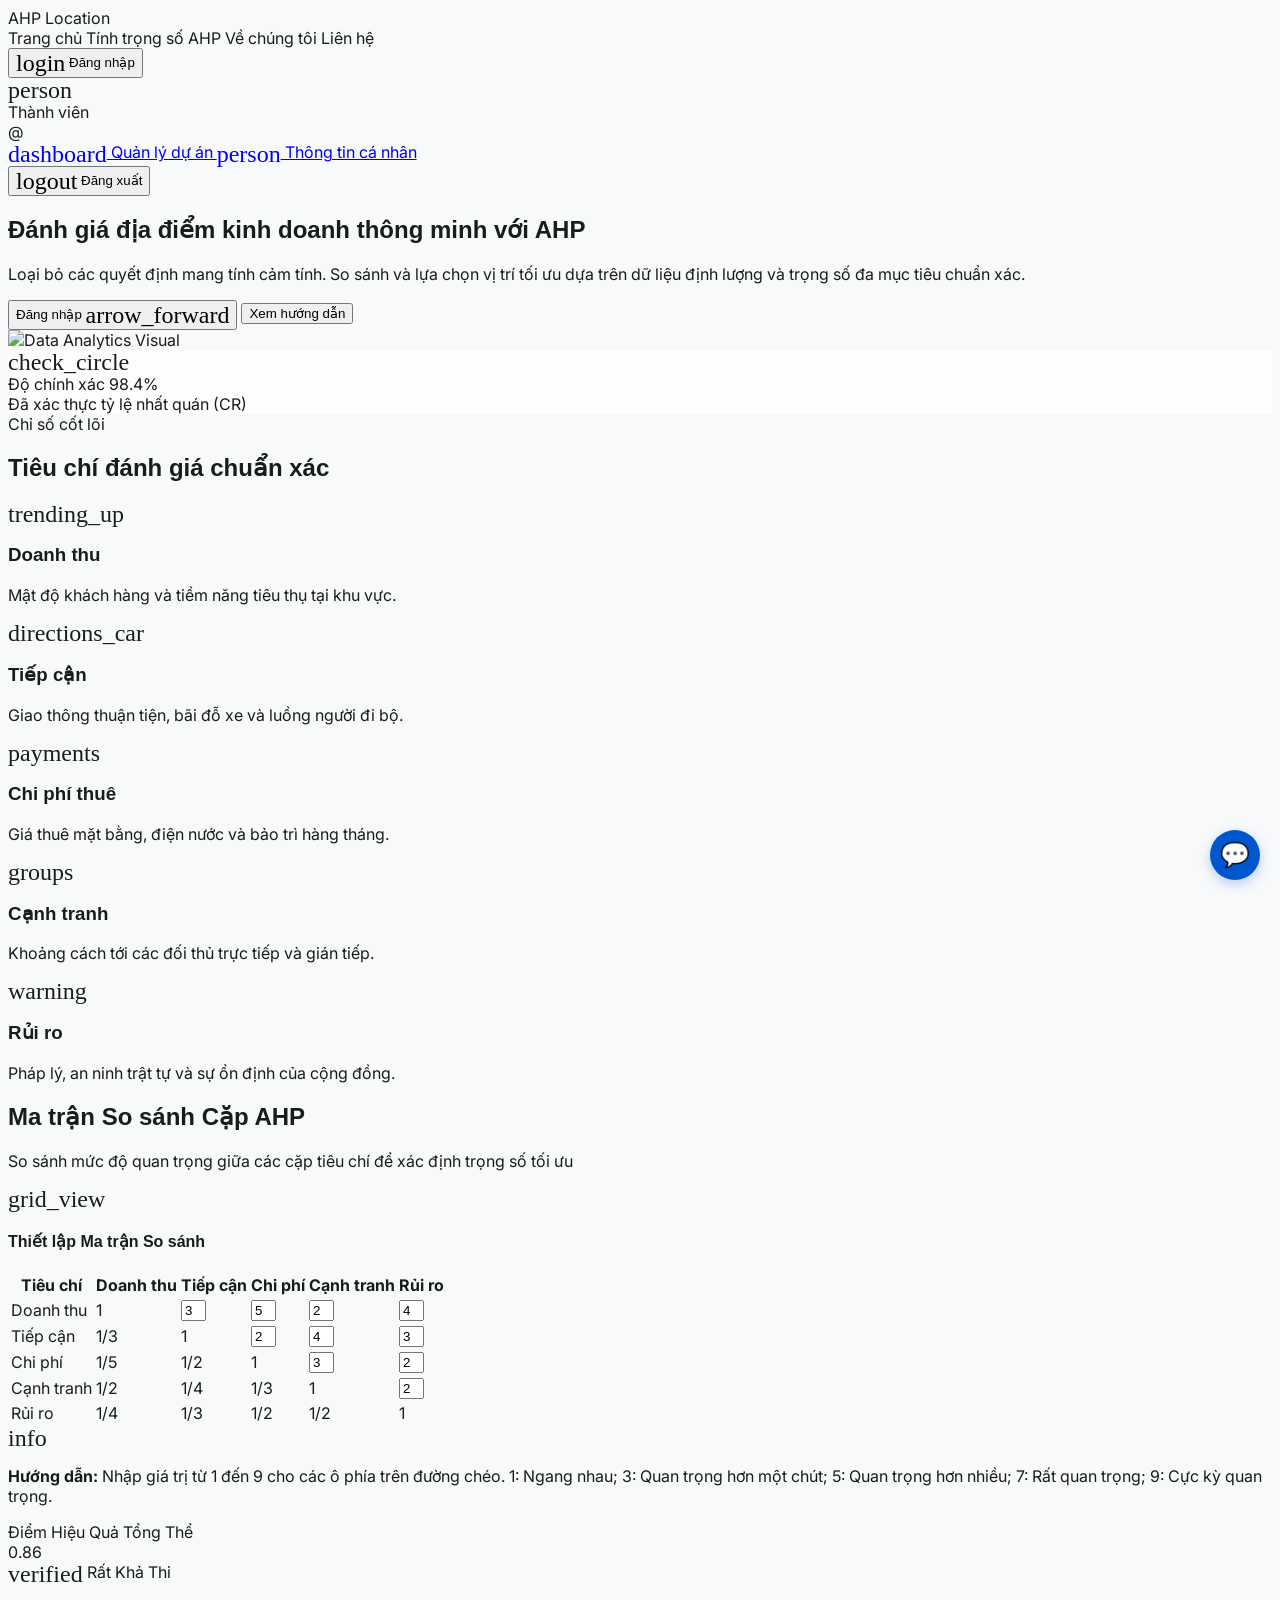
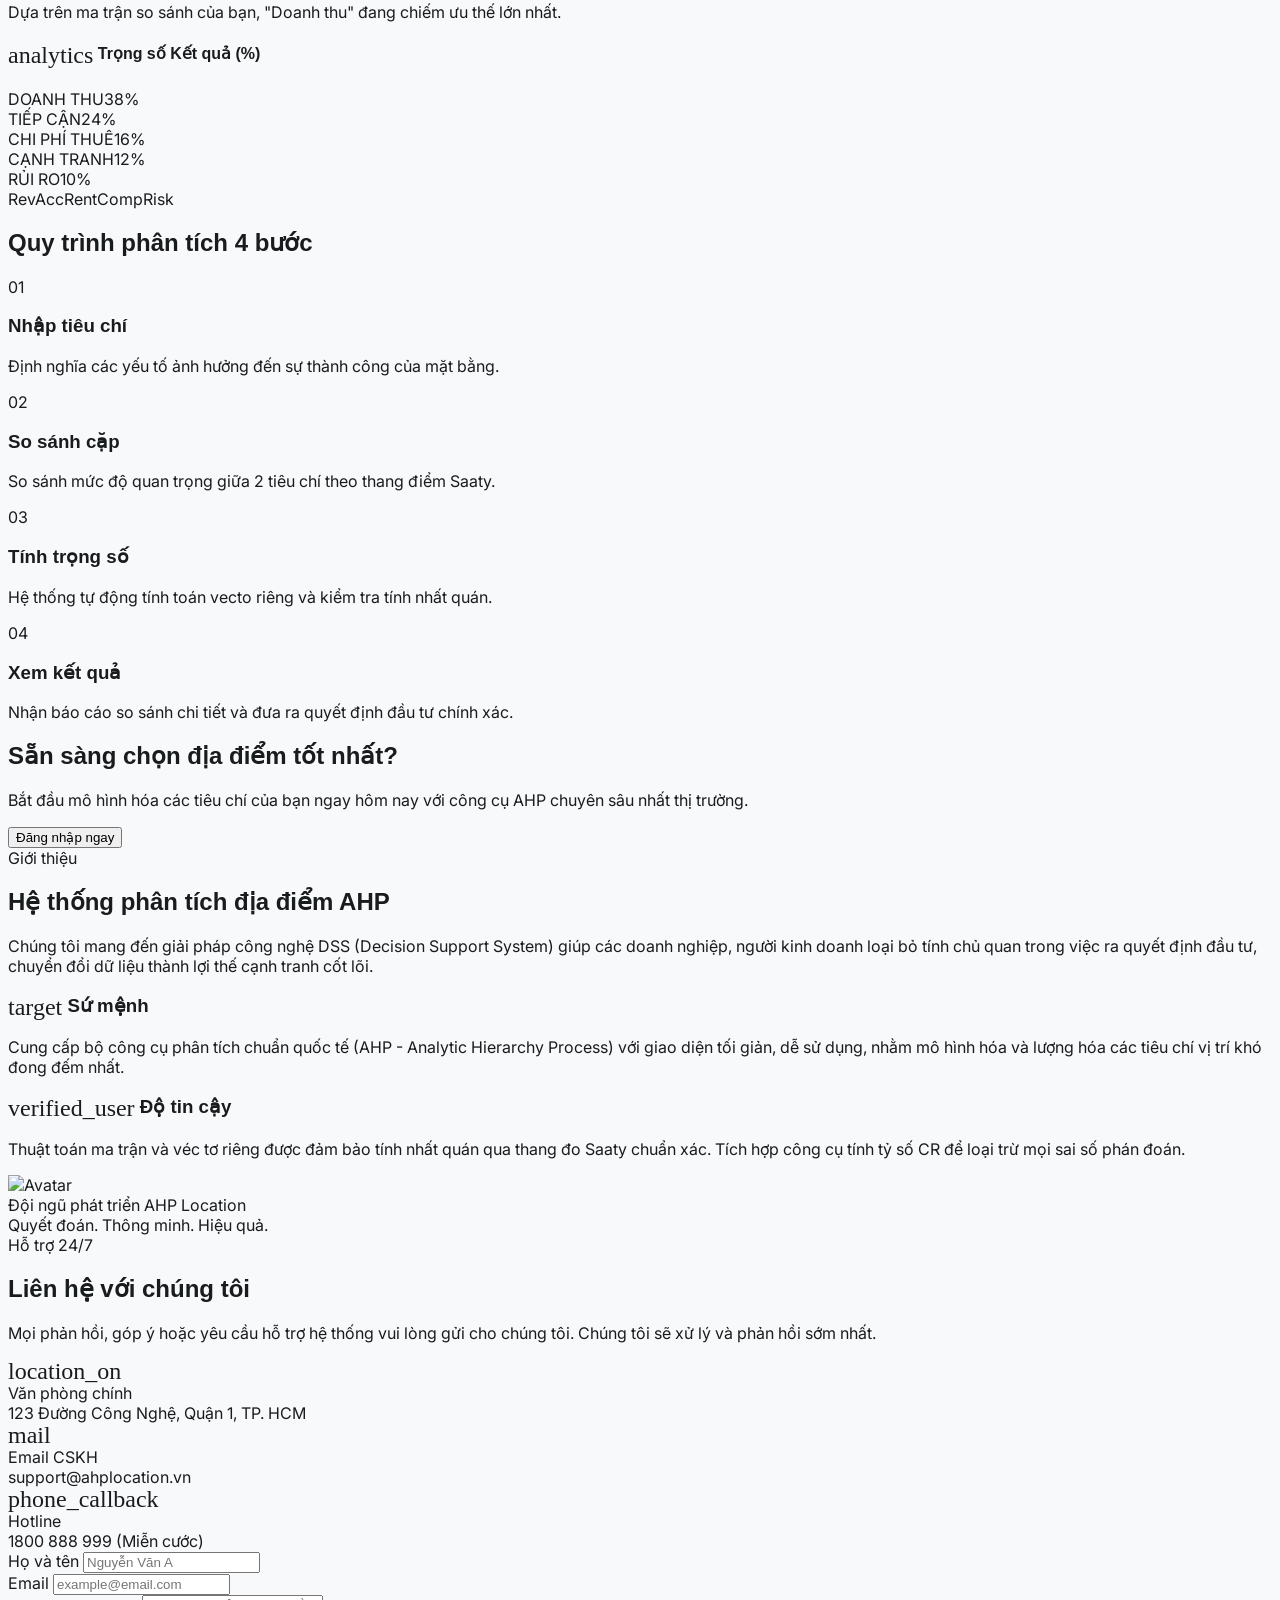
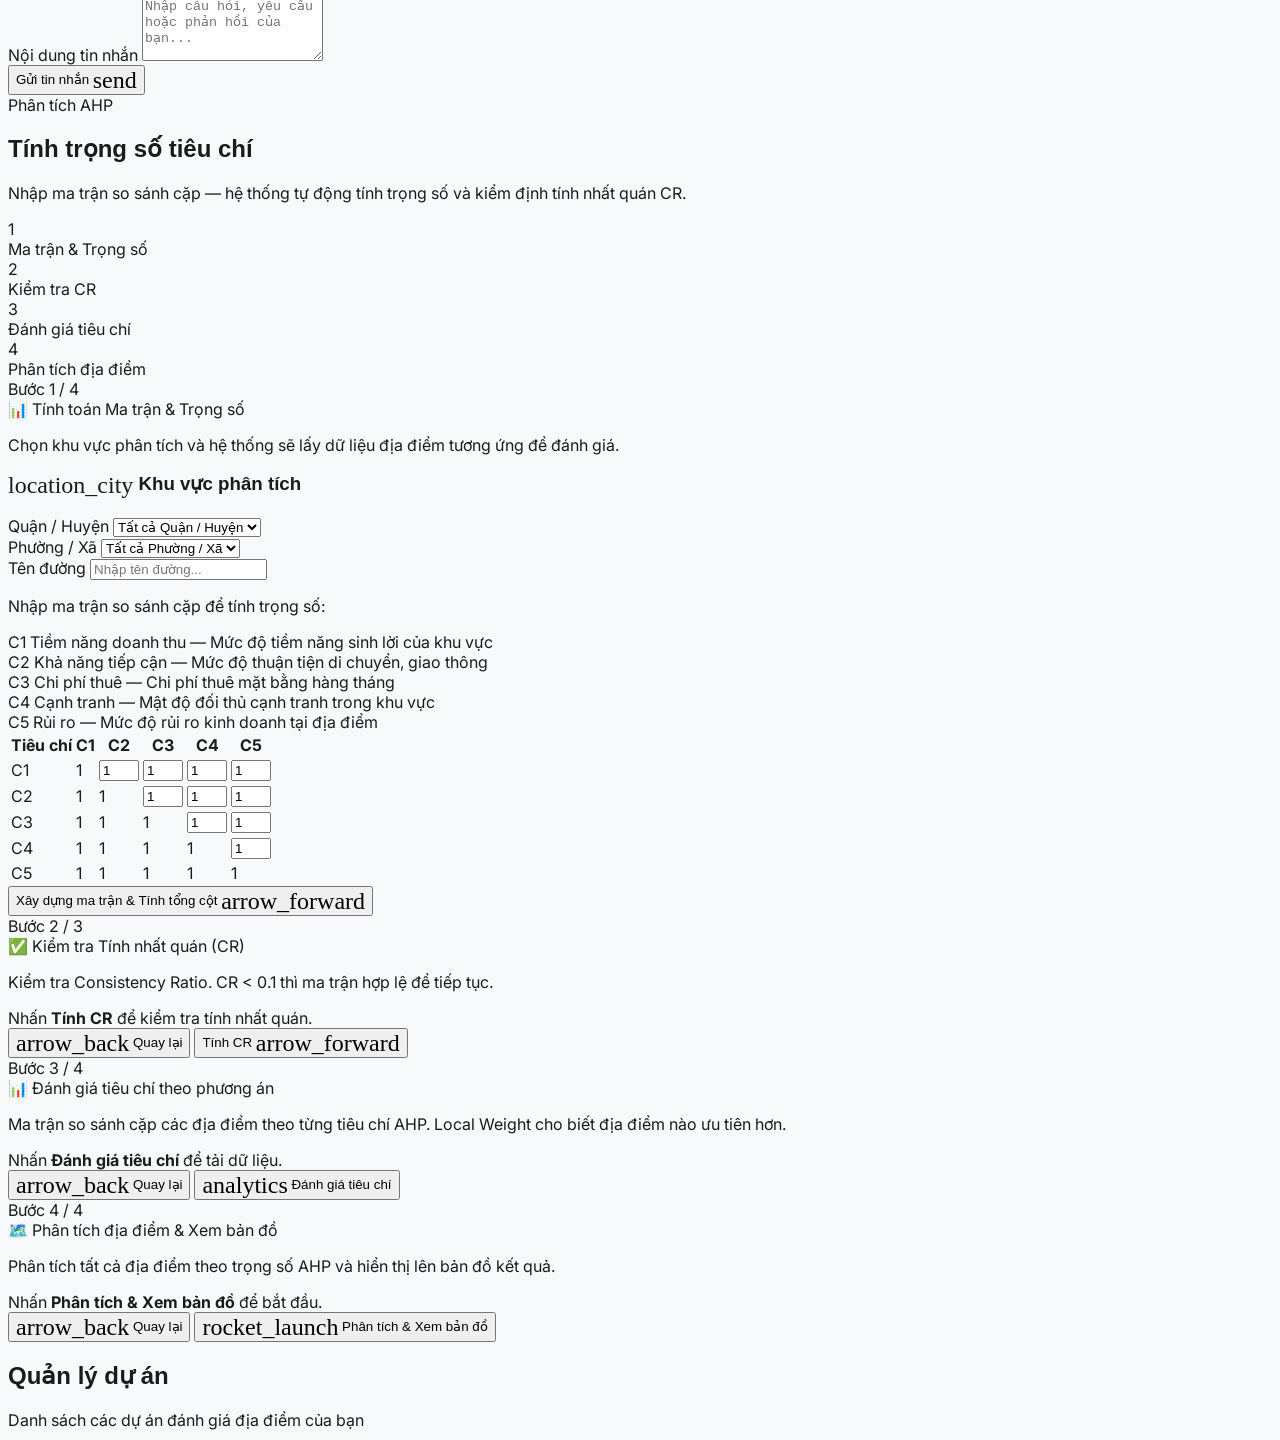
==== commit 8f540860: "." ====
--- a/index.html
+++ b/index.html
@@ -1778,23 +1778,7 @@
     <div class="app">
       <!-- LEFT -->
       <div class="left">
-        <!--
-          <div class="card">
-            <div class="section-title">Loại hình kinh doanh</div>
-            <div class="select-wrap">
-              <span class="icon">🏢</span>
-              <select id="businessType">
-                <option value="">Chọn loại hình kinh doanh</option>
-                <option value="trasua">Trà sữa</option>
-                <option value="cafe">Cà phê</option>
-                <option value="nhahang">Nhà hàng</option>
-                <option value="tienloi">Cửa hàng tiện lợi</option>
-                <option value="quanao">Quần áo</option>
-                <option value="khac">Khác</option>
-              </select>
-            </div>
-          </div>
-          -->
+
 
         <!-- Phương án địa điểm -->
         <div class="card">
@@ -1988,8 +1972,12 @@
           <!-- Favorite Projects Card -->
           <div class="card" id="favoriteProjectsCard" style="display: none; margin-top: 20px;">
             <div style="display:flex; align-items:center; gap:12px; margin-bottom:18px;">
-              <div style="width:40px;height:40px;border-radius:12px;background:linear-gradient(135deg,rgba(244,63,94,0.1),rgba(225,29,72,0.1));border:1px solid rgba(244,63,94,0.2);display:flex;align-items:center;justify-content:center;font-size:20px; color: #e11d48;">
-                <svg width="24" height="24" fill="currentColor" viewBox="0 0 24 24"><path d="M12 21.35l-1.45-1.32C5.4 15.36 2 12.28 2 8.5 2 5.42 4.42 3 7.5 3c1.74 0 3.41.81 4.5 2.09C13.09 3.81 14.76 3 16.5 3 19.58 3 22 5.42 22 8.5c0 3.78-3.4 6.86-8.55 11.54L12 21.35z"/></svg>
+              <div
+                style="width:40px;height:40px;border-radius:12px;background:linear-gradient(135deg,rgba(244,63,94,0.1),rgba(225,29,72,0.1));border:1px solid rgba(244,63,94,0.2);display:flex;align-items:center;justify-content:center;font-size:20px; color: #e11d48;">
+                <svg width="24" height="24" fill="currentColor" viewBox="0 0 24 24">
+                  <path
+                    d="M12 21.35l-1.45-1.32C5.4 15.36 2 12.28 2 8.5 2 5.42 4.42 3 7.5 3c1.74 0 3.41.81 4.5 2.09C13.09 3.81 14.76 3 16.5 3 19.58 3 22 5.42 22 8.5c0 3.78-3.4 6.86-8.55 11.54L12 21.35z" />
+                </svg>
               </div>
               <div>
                 <div style="font-weight:700;font-size:15px;color:#1e293b;">Dự án yêu thích</div>
